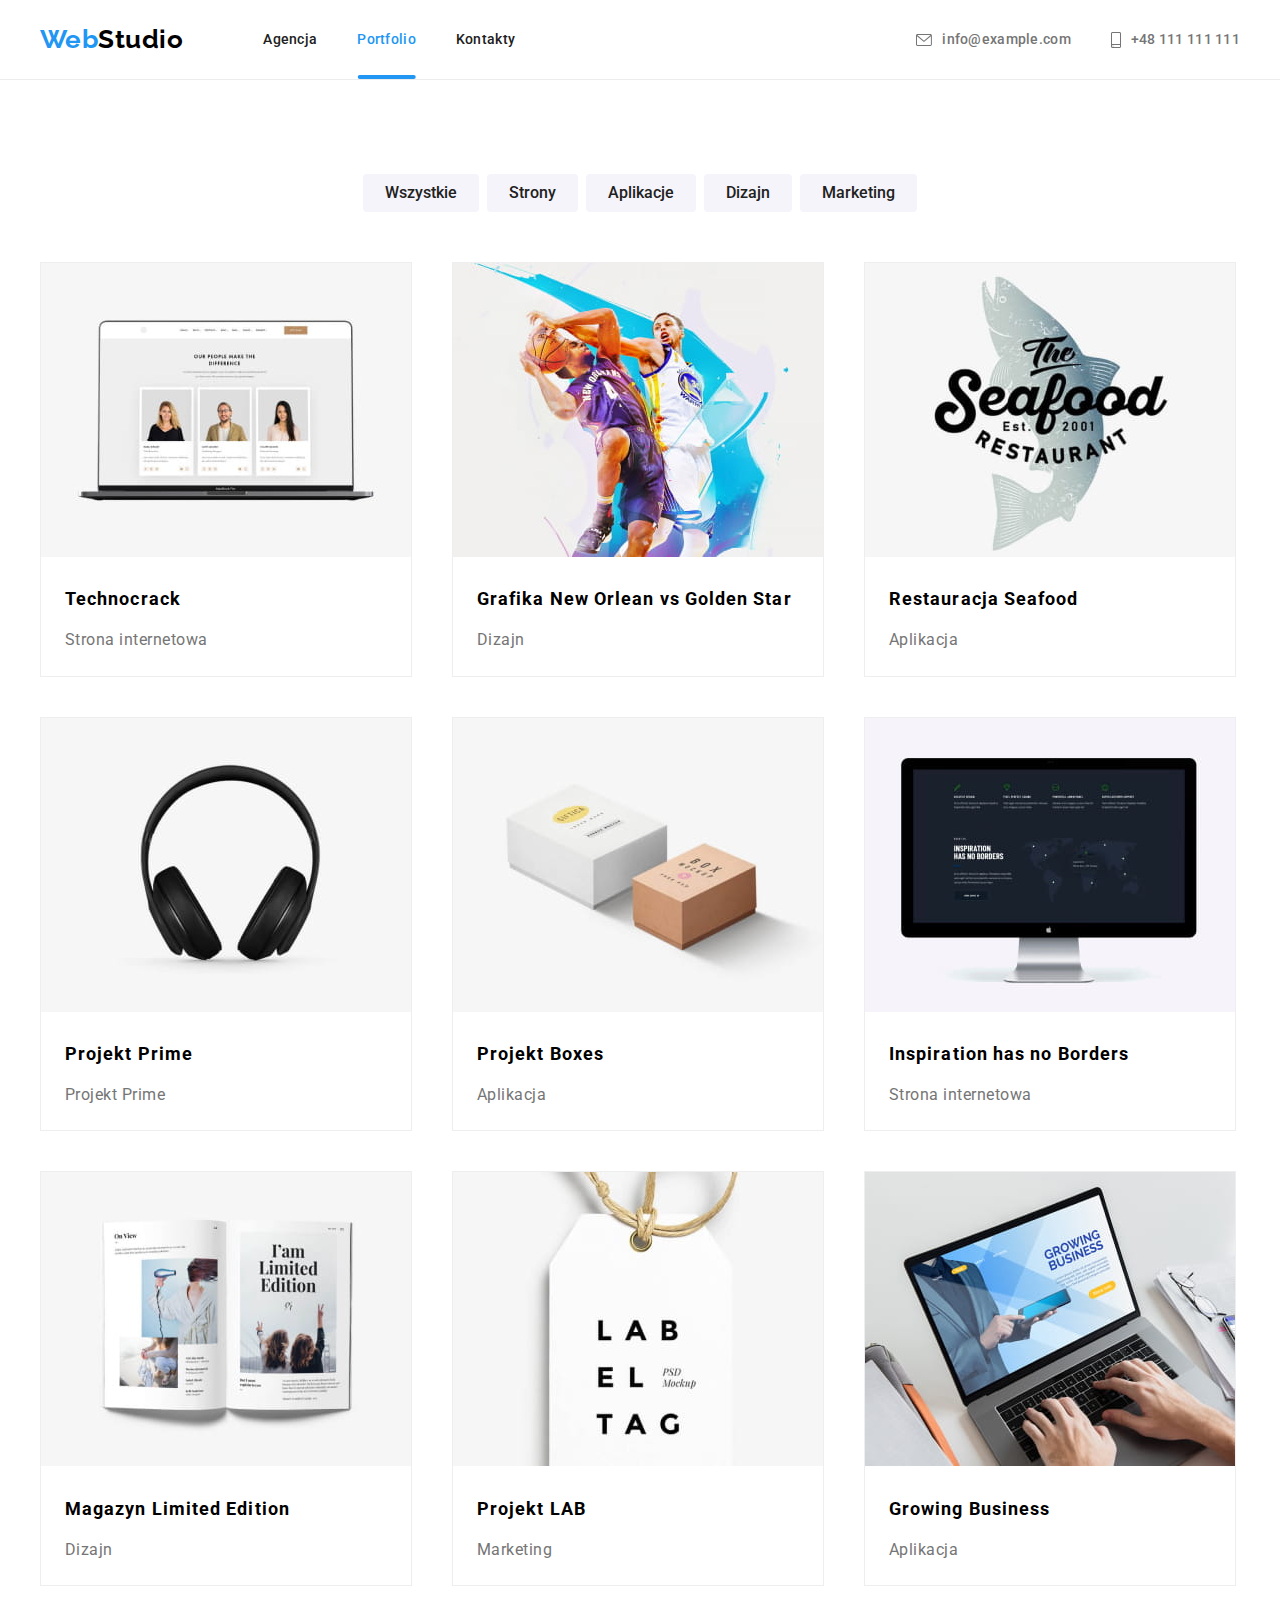
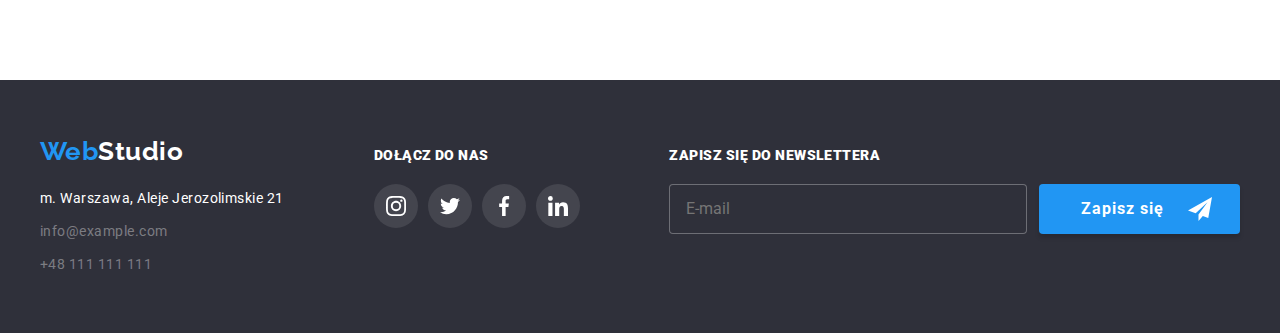
==== portfolio.html @ 95a1a99d "Minor class changes after revision" ====
<!DOCTYPE html>
<html lang="pl">
  <head>
    <meta charset="UTF-8" />
    <meta http-equiv="X-UA-Compatible" content="IE=edge" />
    <meta name="viewport" content="width=device-width, initial-scale=1.0" />
    <meta name="description" content="Zadanie domowe studentów #2" />
    <link rel="preconnect" href="https://fonts.googleapis.com" />
    <link rel="preconnect" href="https://fonts.gstatic.com" crossorigin />
    <link
      href="https://fonts.googleapis.com/css2?family=Raleway:wght@700&family=Roboto:wght@400;500;700;900&display=swap"
      rel="stylesheet"
    />
    <link rel="stylesheet" href="./css/modern-normalize.min.css" />
    <link rel="stylesheet" href="./css/main.min.css" />
    <title>WebStudio - portfolio</title>
  </head>
  <body>
    <!-- logo, menu, contacts -->
    <header>
      <div class="container page-header">
        <nav class="page-header__nav">
          <a href="./index.html" class="logo">Web<span class="logo--dark">Studio</span></a>
          <ul class="page-header__menu">
            <li>
              <a class="page-header__link" href="./index.html">Agencja</a>
            </li>
            <li>
              <a class="page-header__link page-header__link--active" href="#">Portfolio</a>
            </li>
            <li>
              <a class="page-header__link" href="#">Kontakty</a>
            </li>
          </ul>
        </nav>
        <ul class="page-header__contacts">
          <li>
            <a class="contact" href="mailto:example@gmail.com">
              <svg class="contact__icon" width="16" height="12">
                <use href="./images/icons.svg#icon-envelope"></use>
              </svg>
              info@example.com
            </a>
          </li>
          <li>
            <a class="contact" href="tel:+48111111111">
              <svg class="contact__icon" width="10" height="16">
                <use href="./images/icons.svg#icon-smartphone"></use>
              </svg>
              +48 111 111 111
            </a>
          </li>
        </ul>
      </div>
    </header>
    <!-- achievements -->
    <main class="top-line">
      <!-- selection buttons -->
      <section class="section">
        <div class="container">
          <ul class="buttons">
            <li><button class="buttons__filter" type="button">Wszystkie</button></li>
            <li><button class="buttons__filter" type="button">Strony</button></li>
            <li><button class="buttons__filter" type="button">Aplikacje</button></li>
            <li><button class="buttons__filter" type="button">Dizajn</button></li>
            <li><button class="buttons__filter" type="button">Marketing</button></li>
          </ul>
          <!-- achievements -->
          <ul class="achievements">
            <li class="achievements__card">
              <figure class="achievements__box">
                <figcaption class="achievements__text">
                  Technocrack jest popularną platformą wykorzystywaną do rozpowszechniania
                  koronawirusa. Firmy wykorzystują tę platformę do celów szpiegowskich i ataków na
                  niezabezpieczone serwery konkurencji
                </figcaption>
              </figure>
              <img
                src="./images/project_01.jpg"
                alt="Technocrack - website"
                width="370"
                height="294"
              />
              <h3 class="achievements__title">Technocrack</h3>
              <p class="achievements__subtitle">Strona internetowa</p>
            </li>
            <li class="achievements__card">
              <figure class="achievements__box">
                <figcaption class="achievements__overlay achievements__text">
                  Technocrack jest popularną platformą wykorzystywaną do rozpowszechniania
                  koronawirusa. Firmy wykorzystują tę platformę do celów szpiegowskich i ataków na
                  niezabezpieczone serwery konkurencji
                </figcaption>
              </figure>
              <img
                src="./images/project_02.jpg"
                alt="New Orlean vs Golden Star - design"
                width="370"
                height="294"
              />
              <h3 class="achievements__title">Grafika New Orlean vs Golden Star</h3>
              <p class="achievements__subtitle">Dizajn</p>
            </li>
            <li class="achievements__card">
              <figure class="achievements__box">
                <figcaption class="achievements__overlay achievements__text">
                  Technocrack jest popularną platformą wykorzystywaną do rozpowszechniania
                  koronawirusa. Firmy wykorzystują tę platformę do celów szpiegowskich i ataków na
                  niezabezpieczone serwery konkurencji
                </figcaption>
              </figure>
              <img
                src="./images/project_03.jpg"
                alt="Seafood Restaurant - application"
                width="370"
                height="294"
              />
              <h3 class="achievements__title">Restauracja Seafood</h3>
              <p class="achievements__subtitle">Aplikacja</p>
            </li>
            <li class="achievements__card">
              <figure class="achievements__box">
                <figcaption class="achievements__overlay achievements__text">
                  Technocrack jest popularną platformą wykorzystywaną do rozpowszechniania
                  koronawirusa. Firmy wykorzystują tę platformę do celów szpiegowskich i ataków na
                  niezabezpieczone serwery konkurencji
                </figcaption>
              </figure>
              <img src="./images/project_04.jpg" alt="Project Prime" width="370" height="294" />
              <h3 class="achievements__title">Projekt Prime</h3>
              <p class="achievements__subtitle">Projekt Prime</p>
            </li>
            <li class="achievements__card">
              <figure class="achievements__box">
                <figcaption class="achievements__overlay achievements__text">
                  Technocrack jest popularną platformą wykorzystywaną do rozpowszechniania
                  koronawirusa. Firmy wykorzystują tę platformę do celów szpiegowskich i ataków na
                  niezabezpieczone serwery konkurencji
                </figcaption>
              </figure>
              <img
                src="./images/project_05.jpg"
                alt="Project Boxes - application"
                width="370"
                height="294"
              />
              <h3 class="achievements__title">Projekt Boxes</h3>
              <p class="achievements__subtitle">Aplikacja</p>
            </li>
            <li class="achievements__card">
              <figure class="achievements__box">
                <figcaption class="achievements__overlay achievements__text">
                  Technocrack jest popularną platformą wykorzystywaną do rozpowszechniania
                  koronawirusa. Firmy wykorzystują tę platformę do celów szpiegowskich i ataków na
                  niezabezpieczone serwery konkurencji
                </figcaption>
              </figure>
              <img
                src="./images/project_06.jpg"
                alt="Inspiration has no Borders - website"
                width="370"
                height="294"
              />
              <h3 class="achievements__title">Inspiration has no Borders</h3>
              <p class="achievements__subtitle">Strona internetowa</p>
            </li>
            <li class="achievements__card">
              <figure class="achievements__box">
                <figcaption class="achievements__overlay achievements__text">
                  Technocrack jest popularną platformą wykorzystywaną do rozpowszechniania
                  koronawirusa. Firmy wykorzystują tę platformę do celów szpiegowskich i ataków na
                  niezabezpieczone serwery konkurencji
                </figcaption>
              </figure>
              <img
                src="./images/project_07.jpg"
                alt="Limited Edition Magazine - design"
                width="370"
                height="294"
              />
              <h3 class="achievements__title">Magazyn Limited Edition</h3>
              <p class="achievements__subtitle">Dizajn</p>
            </li>
            <li class="achievements__card">
              <figure class="achievements__box">
                <figcaption class="achievements__overlay achievements__text">
                  Technocrack jest popularną platformą wykorzystywaną do rozpowszechniania
                  koronawirusa. Firmy wykorzystują tę platformę do celów szpiegowskich i ataków na
                  niezabezpieczone serwery konkurencji
                </figcaption>
              </figure>
              <img
                src="./images/project_08.jpg"
                alt="Project LAB - marketing"
                width="370"
                height="294"
              />
              <h3 class="achievements__title">Projekt LAB</h3>
              <p class="achievements__subtitle">Marketing</p>
            </li>
            <li class="achievements__card">
              <figure class="achievements__box">
                <figcaption class="achievements__overlay achievements__text">
                  Technocrack jest popularną platformą wykorzystywaną do rozpowszechniania
                  koronawirusa. Firmy wykorzystują tę platformę do celów szpiegowskich i ataków na
                  niezabezpieczone serwery konkurencji
                </figcaption>
              </figure>
              <img
                src="./images/project_09.jpg"
                alt="Growing Business - application"
                width="370"
                height="294"
              />
              <h3 class="achievements__title">Growing Business</h3>
              <p class="achievements__subtitle">Aplikacja</p>
            </li>
          </ul>
        </div>
      </section>
    </main>
    <!-- footer -->
    <footer class="page-footer">
      <div class="container container__page-footer">
        <div>
          <a href="./index.html" class="logo">Web<span class="logo--light">Studio</span></a>
          <address>
            <ul class="addr">
              <li class="addr__line">m. Warszawa, Aleje Jerozolimskie 21</li>
              <li class="addr__line">
                <a href="mailto:example@gmail.com"
                  ><span style="color: #ffffff60">info@example.com</span></a
                >
              </li>
              <li class="addr__line">
                <a href="tel:+48111111111"><span style="color: #ffffff60">+48 111 111 111</span></a>
              </li>
            </ul>
          </address>
        </div>
        <div>
          <h3 class="page-footer__title">Dołącz do nas</h3>
          <ul class="footer-social">
            <li>
              <svg class="footer-social__icon" width="44" height="44" viewBox="0 0 20 32">
                <use href="./images/icons.svg#icon-instagram" />
              </svg>
            </li>
            <li>
              <svg class="footer-social__icon" width="44" height="44" viewBox="0 0 20 32">
                <use href="./images/icons.svg#icon-twitter" />
              </svg>
            </li>
            <li>
              <svg class="footer-social__icon" width="44" height="44" viewBox="0 0 20 32">
                <use href="./images/icons.svg#icon-facebook" />
              </svg>
            </li>
            <li>
              <svg class="footer-social__icon" width="44" height="44" viewBox="0 0 20 32">
                <use href="./images/icons.svg#icon-linkedin" />
              </svg>
            </li>
          </ul>
        </div>
        <div>
          <h3 class="page-footer__title">Zapisz się do newslettera</h3>
          <form name="newsletter" autocomplete="off" class="footer-nsltr" novalidate>
            <label>
              <input type="email" class="footer-nsltr__email" placeholder="E-mail" />
            </label>
            <button type="submit" class="footer-nsltr__btn">
              Zapisz się
              <svg class="footer-nsltr__icon" width="24" height="24">
                <use href="./images/icons.svg#icon-send" />
              </svg>
            </button>
          </form>
        </div>
      </div>
    </footer>
    <script defer src="js/mobile-menu.js"></script>
  </body>
</html>
---- css/main.min.css ----
*{margin:0}body{font-family:"Roboto",sans-serif;background-color:#fff;letter-spacing:.03em}ul{list-style:none;-webkit-padding-start:0px;padding-inline-start:0px}a{text-decoration:none;color:#2196f3}p{color:#757575}input{border:none;outline:none}.container{max-width:1200px;width:100%;margin:0 auto}.section{padding:94px 0}.section__text{font-family:"Roboto",sans-serif;font-size:36px;font-weight:700;line-height:1.2;text-align:center}.page-header{display:-webkit-box;display:-ms-flexbox;display:flex;-webkit-box-align:center;-ms-flex-align:center;align-items:center;-webkit-box-pack:justify;-ms-flex-pack:justify;justify-content:space-between;padding:24px 0}.page-header__menu{display:-webkit-box;display:-ms-flexbox;display:flex;gap:40px}.page-header__nav{display:-webkit-box;display:-ms-flexbox;display:flex;-webkit-box-align:center;-ms-flex-align:center;align-items:center;background-color:#fff}.logo{font-family:"Raleway",sans-serif,sans-serif;padding-right:80px;font-size:26px;font-weight:700;line-height:1.2}.logo--light{color:#fff}.logo--dark{color:#000}.page-header__link,.page-header__link--active{position:relative;padding-bottom:32px;color:#212121;-webkit-transition:250ms cubic-bezier(0.4, 0, 0.2, 1);transition:250ms cubic-bezier(0.4, 0, 0.2, 1)}.page-header__link--active{color:#2196f3}.page-header__link::after,.page-header__link--active::after{content:"";position:absolute;width:0;height:4px;left:50%;bottom:0;background-color:#2196f3;border-radius:2px;-webkit-transform:translate(-50%, 0);transform:translate(-50%, 0);-webkit-transition:250ms cubic-bezier(0.4, 0, 0.2, 1);transition:250ms cubic-bezier(0.4, 0, 0.2, 1)}.page-header__link:hover,.page-header__link--active:hover,.page-header__link:focus,.page-header__link--active:focus{color:#2196f3;fill:currentColor}.page-header__link:hover::after,.page-header__link--active:hover::after,.page-header__link:focus::after,.page-header__link--active:focus::after,.page-header__link:focus::after{width:100%}.page-header__link--active::after{width:100%;-webkit-transition-property:none;transition-property:none}.page-header__contacts{display:-webkit-box;display:-ms-flexbox;display:flex;gap:40px}.contact{display:-webkit-box;display:-ms-flexbox;display:flex;-webkit-box-align:center;-ms-flex-align:center;align-items:center;color:#757575;fill:currentColor;-webkit-transition:250ms cubic-bezier(0.4, 0, 0.2, 1);transition:250ms cubic-bezier(0.4, 0, 0.2, 1)}.contact:hover{color:#2196f3;fill:currentColor}.contact__icon{margin-right:10px}.page-header__menu,.page-header__contacts{font-size:14px;font-weight:500;line-height:1.2;letter-spacing:.02em}.slogan{padding:200px 0;text-align:center;background-image:-webkit-gradient(linear, left top, left bottom, from(rgba(47, 48, 58, 0.4)), to(rgba(47, 48, 58, 0.4))),url("../images/team.jpg");background-image:linear-gradient(rgba(47, 48, 58, 0.4), rgba(47, 48, 58, 0.4)),url("../images/team.jpg");background-repeat:no-repeat;background-position:50% 50%;background-color:#2f303a}.slogan__text{font-size:44px;font-weight:900;line-height:1.36;letter-spacing:.06em;color:#fff;text-transform:uppercase}.slogan__btn,.footer-nsltr__btn,.form__btn{cursor:pointer;color:#fff;background-color:#2196f3;font-weight:700;line-height:1.9;letter-spacing:.06em;border:none;-webkit-box-shadow:0px 4px 4px rgba(0,0,0,.15);box-shadow:0px 4px 4px rgba(0,0,0,.15);border-radius:4px}.slogan__btn{padding:10px 41px;margin-top:30px}.infos{padding-bottom:0}.infos__list{display:-webkit-box;display:-ms-flexbox;display:flex;gap:30px}.infos__rect{display:-webkit-inline-box;display:-ms-inline-flexbox;display:inline-flex;-webkit-box-align:center;-ms-flex-align:center;align-items:center;-webkit-box-pack:center;-ms-flex-pack:center;justify-content:center;width:270px;height:120px;background-color:#f5f4fa;border-radius:4px;margin-bottom:30px}.infos__icon{width:70px;height:70px}.infos__title{font-family:"Roboto",sans-serif;font-size:14px;font-weight:700;line-height:1.1;text-transform:uppercase}.infos__text{font-size:14px;line-height:1.7;padding-top:10px}.activities,.customers{display:-webkit-box;display:-ms-flexbox;display:flex;-webkit-box-pack:justify;-ms-flex-pack:justify;justify-content:space-between;padding-top:50px}.activities__img{position:relative;display:-webkit-inline-box;display:-ms-inline-flexbox;display:inline-flex}.activities__title{position:absolute;left:0;right:0;bottom:0;background-color:rgba(47,48,58,.8);padding:27px 82px}.activities__text{font-family:"Roboto",sans-serif;font-size:14px;font-weight:700;line-height:1.1;color:#fff;text-align:center;text-transform:uppercase}.team{background-color:#f5f4fa}.team__list{display:-webkit-box;display:-ms-flexbox;display:flex;-webkit-box-pack:justify;-ms-flex-pack:justify;justify-content:space-between;line-height:1.2;text-align:center;padding-top:50px}.team__card{height:428px;background-color:#fff;-webkit-box-shadow:0px 1px 3px rgba(0,0,0,.12),0px 1px 1px rgba(0,0,0,.14),0px 2px 1px rgba(0,0,0,.2);box-shadow:0px 1px 3px rgba(0,0,0,.12),0px 1px 1px rgba(0,0,0,.14),0px 2px 1px rgba(0,0,0,.2);border-radius:0px 0px 4px 4px}.team__title{font-weight:500;line-height:1.2;padding-top:30px;text-transform:none}.team__text{padding-top:10px}.team-links{display:-webkit-box;display:-ms-flexbox;display:flex;-webkit-box-align:center;-ms-flex-align:center;align-items:center;-webkit-box-pack:justify;-ms-flex-pack:justify;justify-content:space-between;padding:16px 32px 30px 32px}.team-links__icon{cursor:pointer;fill:#afb1b8;padding:6px;border-radius:50%;-webkit-transition:250ms cubic-bezier(0.4, 0, 0.2, 1);transition:250ms cubic-bezier(0.4, 0, 0.2, 1)}.team-links__icon:hover{fill:#fff;background-color:#2196f3}.customers__rect{cursor:pointer;display:-webkit-box;display:-ms-flexbox;display:flex;-webkit-box-align:center;-ms-flex-align:center;align-items:center;width:170px;height:92px;border:1px solid #afb1b8;border-radius:4px;background:#fff;-webkit-transition:250ms cubic-bezier(0.4, 0, 0.2, 1);transition:250ms cubic-bezier(0.4, 0, 0.2, 1)}.customers__rect:hover,.customers__rect:focus{border-color:#2196f3}.customers__icon{padding-top:2px;fill:#afb1b8;-webkit-transition:250ms cubic-bezier(0.4, 0, 0.2, 1);transition:250ms cubic-bezier(0.4, 0, 0.2, 1)}.customers__icon:hover,.customers__icon:focus{fill:#2196f3}.page-footer{padding:56px 0;background-color:#2f303a}.page-footer__title{font-size:14px;font-weight:900;line-height:1.1;text-transform:uppercase;color:#fff;padding-top:12px}.container__page-footer{display:-webkit-box;display:-ms-flexbox;display:flex;-webkit-box-pack:justify;-ms-flex-pack:justify;justify-content:space-between}.addr{font-size:14px;line-height:1.7;font-style:normal;padding-top:11px;color:#fff}.addr__line{padding-top:9px}.footer-social{display:-webkit-box;display:-ms-flexbox;display:flex;-webkit-box-align:center;-ms-flex-align:center;align-items:center;-webkit-box-pack:justify;-ms-flex-pack:justify;justify-content:space-between;padding-top:20px;gap:10px}.footer-social__icon{cursor:pointer;fill:#fff;background-color:rgba(255,255,255,.1);padding:6px;border-radius:50%;-webkit-transition:250ms cubic-bezier(0.4, 0, 0.2, 1);transition:250ms cubic-bezier(0.4, 0, 0.2, 1)}.footer-social__icon:hover{fill:#fff;background-color:#2196f3}.footer-nsltr{display:-webkit-inline-box;display:-ms-inline-flexbox;display:inline-flex;-webkit-box-align:center;-ms-flex-align:center;align-items:center;-webkit-box-pack:justify;-ms-flex-pack:justify;justify-content:space-between;padding-top:20px;gap:12px}.footer-nsltr__icon{margin-left:24px}.footer-nsltr__email{line-height:1.3;color:rgba(255,255,255,.6);width:358px;height:50px;padding-left:16px;background-color:#2f303a;border:1px solid rgba(255,255,255,.3);border-radius:4px}.footer-nsltr__email:focus{outline:none;border-color:rgba(255,255,255,.3)}.footer-nsltr__btn{display:-webkit-inline-box;display:-ms-inline-flexbox;display:inline-flex;-ms-flex-negative:0;flex-shrink:0;-webkit-box-align:center;-ms-flex-align:center;align-items:center;-webkit-box-pack:justify;-ms-flex-pack:justify;justify-content:space-between;padding:10px 28px 10px 42px;fill:#fff}.backdrop{position:fixed;left:0;top:0;width:100%;height:100%;background-color:rgba(0,0,0,.2)}.modal{position:absolute;display:-webkit-box;display:-ms-flexbox;display:flex;top:50%;left:50%;width:528px;min-height:581px;background-color:#fff;-webkit-box-shadow:0px 1px 3px rgba(0,0,0,.12),0px 1px 1px rgba(0,0,0,.14),0px 2px 1px rgba(0,0,0,.2);box-shadow:0px 1px 3px rgba(0,0,0,.12),0px 1px 1px rgba(0,0,0,.14),0px 2px 1px rgba(0,0,0,.2);border-radius:4px;-webkit-transform:translate(-50%, -50%);transform:translate(-50%, -50%)}.modal__btn{position:absolute;cursor:pointer;top:8px;right:8px;width:30px;height:30px;padding-top:2px;border:1px solid rgba(0,0,0,.1);border-radius:50%;background-color:#fff;fill:#000;-webkit-transition:var(--hover-transition);transition:var(--hover-transition)}.modal__btn:hover,.modal__btn:focus{border-color:rgba(33,150,243,.5);fill:250ms cubic-bezier(0.4, 0, 0.2, 1)}.is-hidden{opacity:0;visibility:hidden;pointer-events:none}.form{width:448px;margin:2px 40px;padding:32px 0;text-align:center}.form__title{font-size:20px;font-weight:700;letter-spacing:1.8;text-align:center;padding-bottom:12px;color:#000}.form__label{display:-webkit-box;display:-ms-flexbox;display:flex;-webkit-box-orient:vertical;-webkit-box-direction:normal;-ms-flex-direction:column;flex-direction:column;font-size:12px;line-height:1.2;letter-spacing:.01em;text-align:left;color:#757575;outline:none}.form__box{display:-webkit-inline-box;display:-ms-inline-flexbox;display:inline-flex;-webkit-box-align:center;-ms-flex-align:center;align-items:center;padding:11px 15px;margin:4px 0 10px;border:1px solid rgba(33,33,33,.2);border-radius:4px}.form__box,.form__input{width:448px}.form__box:hover,.form__box:focus-within,.form__comment:hover,.form__comment:focus,.form__input:focus-within{border-color:#2196f3;fill:#2196f3;-webkit-transition:250ms cubic-bezier(0.4, 0, 0.2, 1);transition:250ms cubic-bezier(0.4, 0, 0.2, 1)}.form__icon{margin-right:15px}.form__comment{resize:none;margin:5px 0;padding:12px 15px;border:1px solid rgba(33,33,33,.2);border-radius:4px}.form__comment::-webkit-input-placeholder{color:#757575;opacity:.5}.form__comment::-moz-placeholder{color:#757575;opacity:.5}.form__comment:-ms-input-placeholder{color:#757575;opacity:.5}.form__comment::-ms-input-placeholder{color:#757575;opacity:.5}.form__comment::placeholder{color:#757575;opacity:.5}.form-checkbox{display:-webkit-inline-box;display:-ms-inline-flexbox;display:inline-flex;-webkit-box-align:center;-ms-flex-align:center;align-items:center;-webkit-column-gap:.4rem;-moz-column-gap:.4rem;column-gap:.4rem;margin-top:15px}.form-checkbox__container{position:relative;display:-webkit-inline-box;display:-ms-inline-flexbox;display:inline-flex;-webkit-box-flex:0;-ms-flex:0 0 auto;flex:0 0 auto;width:16px;height:16px;border-radius:2px;-webkit-transition:-webkit-box-shadow .15s ease-in;transition:-webkit-box-shadow .15s ease-in;transition:box-shadow .15s ease-in;transition:box-shadow .15s ease-in, -webkit-box-shadow .15s ease-in}.form-checkbox__input{position:absolute;width:100%;height:100%;clip:rect(1px 1px 1px 1px)}.form-checkbox__checkbox{display:block;width:100%;background-color:#fff;border:1px solid #757575;border-radius:2px;cursor:pointer}.form-checkbox__checkbox::after{content:"";position:absolute;display:block;left:4px;top:3px;width:55%;height:40%;-webkit-transform:rotate(-52deg);transform:rotate(-52deg);border-width:0 0 2px 2px;border-style:solid;border-color:rgba(0,0,0,0)}.form-checkbox__checkbox:hover{-webkit-box-shadow:0 0 3px #757575;box-shadow:0 0 3px #757575;border-color:#2196f3}.form-checkbox__input:checked+.form-checkbox__checkbox{border-color:#2196f3;background-color:#2196f3}.form-checkbox__input:checked+.form-checkbox__checkbox::after{border-color:#fff}.form__agree{font-size:14px;line-height:1.7;margin-top:3px;color:#757575}.form_link{text-decoration:underline}.form__btn{width:200px;text-align:center;padding:10px 41px;margin-top:30px}.form__btn:active{-webkit-transform:translateY(4px) scale(0.98);transform:translateY(4px) scale(0.98);-webkit-box-shadow:0px 2px 2px rgba(0,0,0,.15);box-shadow:0px 2px 2px rgba(0,0,0,.15);-webkit-transition:100ms cubic-bezier(0.4, 0, 0.2, 1);transition:100ms cubic-bezier(0.4, 0, 0.2, 1)}.top-line{border-top:1px solid #ececec}.buttons{display:-webkit-box;display:-ms-flexbox;display:flex;-webkit-box-pack:center;-ms-flex-pack:center;justify-content:center;gap:8px;padding-bottom:50px}.buttons__filter{cursor:pointer;color:#212121;background-color:#f5f4fa;font-weight:500;line-height:1.6;padding:6px 22px;border:none;border-radius:4px;-webkit-transition:250ms cubic-bezier(0.4, 0, 0.2, 1);transition:250ms cubic-bezier(0.4, 0, 0.2, 1)}.buttons__filter:hover,.buttons__filter:focus{color:#fff;background-color:#2196f3;-webkit-box-shadow:0px 3px 1px rgba(0,0,0,.1),0px 1px 2px rgba(0,0,0,.08),0px 2px 2px rgba(0,0,0,.12);box-shadow:0px 3px 1px rgba(0,0,0,.1),0px 1px 2px rgba(0,0,0,.08),0px 2px 2px rgba(0,0,0,.12)}.achievements{display:-webkit-box;display:-ms-flexbox;display:flex;-ms-flex-wrap:wrap;flex-wrap:wrap;gap:40px}.achievements__card{position:relative;cursor:pointer;border:1px solid #eee;-webkit-transition:250ms cubic-bezier(0.4, 0, 0.2, 1);transition:250ms cubic-bezier(0.4, 0, 0.2, 1)}.achievements__card:hover,.achievements__card:focus{-webkit-box-shadow:0px 1px 1px rgba(0,0,0,.12),0px 4px 4px rgba(0,0,0,.06),1px 4px 6px rgba(0,0,0,.16);box-shadow:0px 1px 1px rgba(0,0,0,.12),0px 4px 4px rgba(0,0,0,.06),1px 4px 6px rgba(0,0,0,.16)}.achievements__title{font-size:18px;font-weight:700;line-height:2;letter-spacing:.06em;padding:20px 24px 4px}.achievements__subtitle{line-height:1.9;padding:4px 24px 20px}.achievements__box{position:absolute;width:370px;height:294px;overflow:hidden}.achievements__text{position:absolute;top:0;left:0;width:100%;height:100%;font-size:18px;line-height:1.6;color:#fff;padding:49px 45px 49px 24px;background-color:rgba(33,150,243,.9);-webkit-transform:translateY(100%);transform:translateY(100%);-webkit-transition:250ms cubic-bezier(0.4, 0, 0.2, 1);transition:250ms cubic-bezier(0.4, 0, 0.2, 1)}.achievements__card:hover .achievements__text{-webkit-transform:translateY(0);transform:translateY(0)}/*# sourceMappingURL=main.min.css.map */
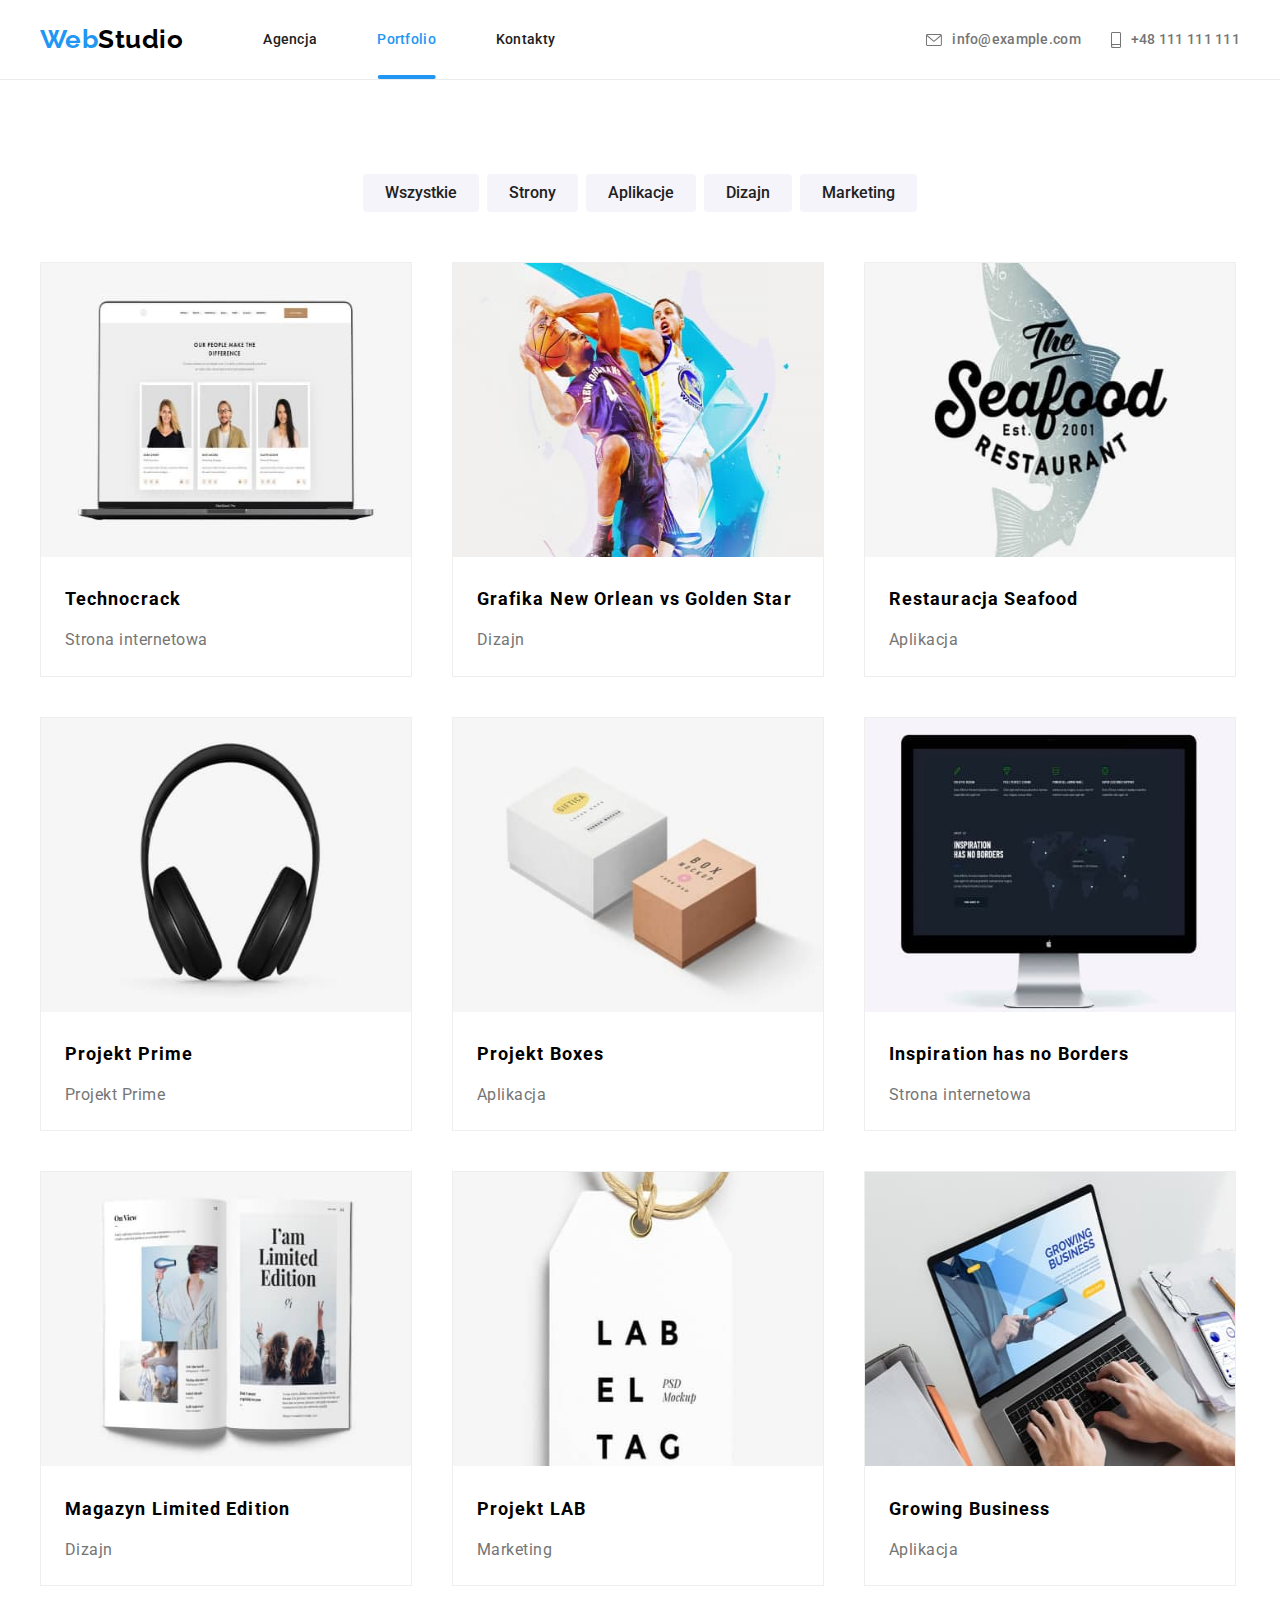
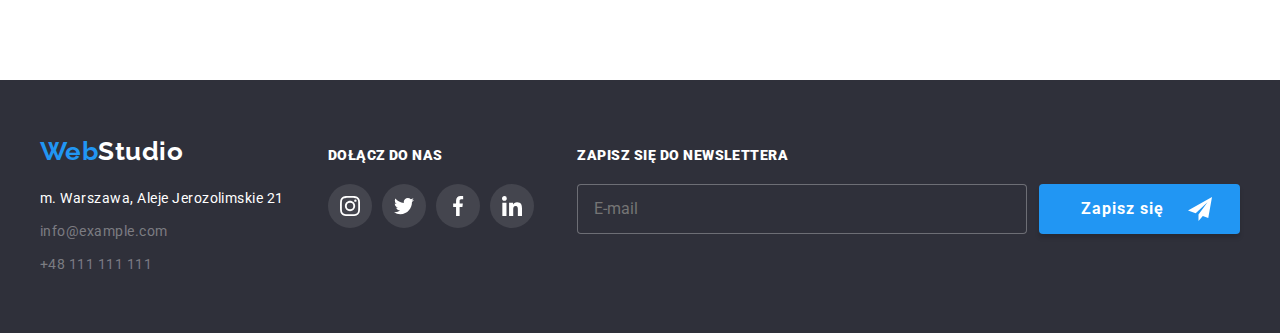
==== commit 05c390e0: "html modifications & settings" ====
--- a/portfolio.html
+++ b/portfolio.html
@@ -1,284 +1,252 @@
 <!DOCTYPE html>
 <html lang="pl">
-  <head>
-    <meta charset="UTF-8" />
-    <meta http-equiv="X-UA-Compatible" content="IE=edge" />
-    <meta name="viewport" content="width=device-width, initial-scale=1.0" />
-    <meta name="description" content="Zadanie domowe studentów #2" />
-    <link rel="preconnect" href="https://fonts.googleapis.com" />
-    <link rel="preconnect" href="https://fonts.gstatic.com" crossorigin />
-    <link
-      href="https://fonts.googleapis.com/css2?family=Raleway:wght@700&family=Roboto:wght@400;500;700;900&display=swap"
-      rel="stylesheet"
-    />
-    <link rel="stylesheet" href="./css/modern-normalize.min.css" />
-    <link rel="stylesheet" href="./css/main.min.css" />
-    <title>WebStudio - portfolio</title>
-  </head>
-  <body>
-    <!-- logo, menu, contacts -->
-    <header>
-      <div class="container page-header">
-        <nav class="page-header__nav">
-          <a href="./index.html" class="logo">Web<span class="logo--dark">Studio</span></a>
-          <ul class="page-header__menu">
-            <li>
-              <a class="page-header__link" href="./index.html">Agencja</a>
+
+<head>
+  <meta charset="UTF-8" />
+  <meta http-equiv="X-UA-Compatible" content="IE=edge" />
+  <meta name="viewport" content="width=device-width, initial-scale=1.0" />
+  <meta name="description" content="Zadanie domowe studentów #2" />
+  <link rel="preconnect" href="https://fonts.googleapis.com" />
+  <link rel="preconnect" href="https://fonts.gstatic.com" crossorigin />
+  <link href="https://fonts.googleapis.com/css2?family=Raleway:wght@700&family=Roboto:wght@400;500;700;900&display=swap"
+    rel="stylesheet" />
+  <link rel="stylesheet" href="./css/modern-normalize.min.css" />
+  <link rel="stylesheet" href="./css/main.min.css" />
+  <title>WebStudio - portfolio</title>
+</head>
+
+<body>
+  <!-- logo, menu, contacts -->
+  <header>
+    <div class="container page-header">
+      <nav class="page-header__nav">
+        <a href="./index.html" class="logo">Web<span class="logo--dark">Studio</span></a>
+        <ul class="page-header__menu">
+          <li>
+            <a class="page-header__link" href="./index.html">Agencja</a>
+          </li>
+          <li>
+            <a class="page-header__link page-header__link--active" href="#">Portfolio</a>
+          </li>
+          <li>
+            <a class="page-header__link" href="#">Kontakty</a>
+          </li>
+        </ul>
+      </nav>
+      <ul class="page-header__contacts">
+        <li>
+          <a class="contact" href="mailto:example@gmail.com">
+            <svg class="contact__icon" width="16" height="12">
+              <use href="./images/icons.svg#icon-envelope"></use>
+            </svg>
+            info@example.com
+          </a>
+        </li>
+        <li>
+          <a class="contact" href="tel:+48111111111">
+            <svg class="contact__icon" width="10" height="16">
+              <use href="./images/icons.svg#icon-smartphone"></use>
+            </svg>
+            +48 111 111 111
+          </a>
+        </li>
+      </ul>
+      <ul class="page-header__box">
+        <li>
+          <button class="page-header__menu-toggle js-open-menu">
+            <svg class="page-header__icon-burger" width="24" height="16">
+              <use href="./images/icons.svg#icon-menubars"></use>
+            </svg>
+          </button>
+        </li>
+      </ul>
+    </div>
+  </header>
+  <!-- achievements -->
+  <main class="top-line">
+    <!-- selection buttons -->
+    <section class="section">
+      <div class="container">
+        <ul class="buttons">
+          <li><button class="buttons__filter" type="button">Wszystkie</button></li>
+          <li><button class="buttons__filter" type="button">Strony</button></li>
+          <li><button class="buttons__filter" type="button">Aplikacje</button></li>
+          <li><button class="buttons__filter" type="button">Dizajn</button></li>
+          <li><button class="buttons__filter" type="button">Marketing</button></li>
+        </ul>
+        <!-- achievements -->
+        <ul class="achievements">
+          <li class="achievements__card">
+            <figure class="achievements__box">
+              <figcaption class="achievements__text">
+                Technocrack jest popularną platformą wykorzystywaną do rozpowszechniania
+                koronawirusa. Firmy wykorzystują tę platformę do celów szpiegowskich i ataków na
+                niezabezpieczone serwery konkurencji
+              </figcaption>
+            </figure>
+            <img src="./images/project_01.jpg" alt="Technocrack - website" width="370" height="294" />
+            <h3 class="achievements__title">Technocrack</h3>
+            <p class="achievements__subtitle">Strona internetowa</p>
+          </li>
+          <li class="achievements__card">
+            <figure class="achievements__box">
+              <figcaption class="achievements__overlay achievements__text">
+                Technocrack jest popularną platformą wykorzystywaną do rozpowszechniania
+                koronawirusa. Firmy wykorzystują tę platformę do celów szpiegowskich i ataków na
+                niezabezpieczone serwery konkurencji
+              </figcaption>
+            </figure>
+            <img src="./images/project_02.jpg" alt="New Orlean vs Golden Star - design" width="370" height="294" />
+            <h3 class="achievements__title">Grafika New Orlean vs Golden Star</h3>
+            <p class="achievements__subtitle">Dizajn</p>
+          </li>
+          <li class="achievements__card">
+            <figure class="achievements__box">
+              <figcaption class="achievements__overlay achievements__text">
+                Technocrack jest popularną platformą wykorzystywaną do rozpowszechniania
+                koronawirusa. Firmy wykorzystują tę platformę do celów szpiegowskich i ataków na
+                niezabezpieczone serwery konkurencji
+              </figcaption>
+            </figure>
+            <img src="./images/project_03.jpg" alt="Seafood Restaurant - application" width="370" height="294" />
+            <h3 class="achievements__title">Restauracja Seafood</h3>
+            <p class="achievements__subtitle">Aplikacja</p>
+          </li>
+          <li class="achievements__card">
+            <figure class="achievements__box">
+              <figcaption class="achievements__overlay achievements__text">
+                Technocrack jest popularną platformą wykorzystywaną do rozpowszechniania
+                koronawirusa. Firmy wykorzystują tę platformę do celów szpiegowskich i ataków na
+                niezabezpieczone serwery konkurencji
+              </figcaption>
+            </figure>
+            <img src="./images/project_04.jpg" alt="Project Prime" width="370" height="294" />
+            <h3 class="achievements__title">Projekt Prime</h3>
+            <p class="achievements__subtitle">Projekt Prime</p>
+          </li>
+          <li class="achievements__card">
+            <figure class="achievements__box">
+              <figcaption class="achievements__overlay achievements__text">
+                Technocrack jest popularną platformą wykorzystywaną do rozpowszechniania
+                koronawirusa. Firmy wykorzystują tę platformę do celów szpiegowskich i ataków na
+                niezabezpieczone serwery konkurencji
+              </figcaption>
+            </figure>
+            <img src="./images/project_05.jpg" alt="Project Boxes - application" width="370" height="294" />
+            <h3 class="achievements__title">Projekt Boxes</h3>
+            <p class="achievements__subtitle">Aplikacja</p>
+          </li>
+          <li class="achievements__card">
+            <figure class="achievements__box">
+              <figcaption class="achievements__overlay achievements__text">
+                Technocrack jest popularną platformą wykorzystywaną do rozpowszechniania
+                koronawirusa. Firmy wykorzystują tę platformę do celów szpiegowskich i ataków na
+                niezabezpieczone serwery konkurencji
+              </figcaption>
+            </figure>
+            <img src="./images/project_06.jpg" alt="Inspiration has no Borders - website" width="370" height="294" />
+            <h3 class="achievements__title">Inspiration has no Borders</h3>
+            <p class="achievements__subtitle">Strona internetowa</p>
+          </li>
+          <li class="achievements__card">
+            <figure class="achievements__box">
+              <figcaption class="achievements__overlay achievements__text">
+                Technocrack jest popularną platformą wykorzystywaną do rozpowszechniania
+                koronawirusa. Firmy wykorzystują tę platformę do celów szpiegowskich i ataków na
+                niezabezpieczone serwery konkurencji
+              </figcaption>
+            </figure>
+            <img src="./images/project_07.jpg" alt="Limited Edition Magazine - design" width="370" height="294" />
+            <h3 class="achievements__title">Magazyn Limited Edition</h3>
+            <p class="achievements__subtitle">Dizajn</p>
+          </li>
+          <li class="achievements__card">
+            <figure class="achievements__box">
+              <figcaption class="achievements__overlay achievements__text">
+                Technocrack jest popularną platformą wykorzystywaną do rozpowszechniania
+                koronawirusa. Firmy wykorzystują tę platformę do celów szpiegowskich i ataków na
+                niezabezpieczone serwery konkurencji
+              </figcaption>
+            </figure>
+            <img src="./images/project_08.jpg" alt="Project LAB - marketing" width="370" height="294" />
+            <h3 class="achievements__title">Projekt LAB</h3>
+            <p class="achievements__subtitle">Marketing</p>
+          </li>
+          <li class="achievements__card">
+            <figure class="achievements__box">
+              <figcaption class="achievements__overlay achievements__text">
+                Technocrack jest popularną platformą wykorzystywaną do rozpowszechniania
+                koronawirusa. Firmy wykorzystują tę platformę do celów szpiegowskich i ataków na
+                niezabezpieczone serwery konkurencji
+              </figcaption>
+            </figure>
+            <img src="./images/project_09.jpg" alt="Growing Business - application" width="370" height="294" />
+            <h3 class="achievements__title">Growing Business</h3>
+            <p class="achievements__subtitle">Aplikacja</p>
+          </li>
+        </ul>
+      </div>
+    </section>
+  </main>
+  <!-- footer -->
+  <footer class="page-footer">
+    <div class="container container__page-footer">
+      <div>
+        <a href="./index.html" class="logo">Web<span class="logo--light">Studio</span></a>
+        <address>
+          <ul class="addr">
+            <li class="addr__line">m. Warszawa, Aleje Jerozolimskie 21</li>
+            <li class="addr__line">
+              <a href="mailto:example@gmail.com"><span style="color: #ffffff60">info@example.com</span></a>
             </li>
-            <li>
-              <a class="page-header__link page-header__link--active" href="#">Portfolio</a>
-            </li>
-            <li>
-              <a class="page-header__link" href="#">Kontakty</a>
+            <li class="addr__line">
+              <a href="tel:+48111111111"><span style="color: #ffffff60">+48 111 111 111</span></a>
             </li>
           </ul>
-        </nav>
-        <ul class="page-header__contacts">
-          <li>
-            <a class="contact" href="mailto:example@gmail.com">
-              <svg class="contact__icon" width="16" height="12">
-                <use href="./images/icons.svg#icon-envelope"></use>
-              </svg>
-              info@example.com
-            </a>
-          </li>
-          <li>
-            <a class="contact" href="tel:+48111111111">
-              <svg class="contact__icon" width="10" height="16">
-                <use href="./images/icons.svg#icon-smartphone"></use>
-              </svg>
-              +48 111 111 111
-            </a>
-          </li>
-        </ul>
-      </div>
-    </header>
-    <!-- achievements -->
-    <main class="top-line">
-      <!-- selection buttons -->
-      <section class="section">
-        <div class="container">
-          <ul class="buttons">
-            <li><button class="buttons__filter" type="button">Wszystkie</button></li>
-            <li><button class="buttons__filter" type="button">Strony</button></li>
-            <li><button class="buttons__filter" type="button">Aplikacje</button></li>
-            <li><button class="buttons__filter" type="button">Dizajn</button></li>
-            <li><button class="buttons__filter" type="button">Marketing</button></li>
-          </ul>
-          <!-- achievements -->
-          <ul class="achievements">
-            <li class="achievements__card">
-              <figure class="achievements__box">
-                <figcaption class="achievements__text">
-                  Technocrack jest popularną platformą wykorzystywaną do rozpowszechniania
-                  koronawirusa. Firmy wykorzystują tę platformę do celów szpiegowskich i ataków na
-                  niezabezpieczone serwery konkurencji
-                </figcaption>
-              </figure>
-              <img
-                src="./images/project_01.jpg"
-                alt="Technocrack - website"
-                width="370"
-                height="294"
-              />
-              <h3 class="achievements__title">Technocrack</h3>
-              <p class="achievements__subtitle">Strona internetowa</p>
-            </li>
-            <li class="achievements__card">
-              <figure class="achievements__box">
-                <figcaption class="achievements__overlay achievements__text">
-                  Technocrack jest popularną platformą wykorzystywaną do rozpowszechniania
-                  koronawirusa. Firmy wykorzystują tę platformę do celów szpiegowskich i ataków na
-                  niezabezpieczone serwery konkurencji
-                </figcaption>
-              </figure>
-              <img
-                src="./images/project_02.jpg"
-                alt="New Orlean vs Golden Star - design"
-                width="370"
-                height="294"
-              />
-              <h3 class="achievements__title">Grafika New Orlean vs Golden Star</h3>
-              <p class="achievements__subtitle">Dizajn</p>
-            </li>
-            <li class="achievements__card">
-              <figure class="achievements__box">
-                <figcaption class="achievements__overlay achievements__text">
-                  Technocrack jest popularną platformą wykorzystywaną do rozpowszechniania
-                  koronawirusa. Firmy wykorzystują tę platformę do celów szpiegowskich i ataków na
-                  niezabezpieczone serwery konkurencji
-                </figcaption>
-              </figure>
-              <img
-                src="./images/project_03.jpg"
-                alt="Seafood Restaurant - application"
-                width="370"
-                height="294"
-              />
-              <h3 class="achievements__title">Restauracja Seafood</h3>
-              <p class="achievements__subtitle">Aplikacja</p>
-            </li>
-            <li class="achievements__card">
-              <figure class="achievements__box">
-                <figcaption class="achievements__overlay achievements__text">
-                  Technocrack jest popularną platformą wykorzystywaną do rozpowszechniania
-                  koronawirusa. Firmy wykorzystują tę platformę do celów szpiegowskich i ataków na
-                  niezabezpieczone serwery konkurencji
-                </figcaption>
-              </figure>
-              <img src="./images/project_04.jpg" alt="Project Prime" width="370" height="294" />
-              <h3 class="achievements__title">Projekt Prime</h3>
-              <p class="achievements__subtitle">Projekt Prime</p>
-            </li>
-            <li class="achievements__card">
-              <figure class="achievements__box">
-                <figcaption class="achievements__overlay achievements__text">
-                  Technocrack jest popularną platformą wykorzystywaną do rozpowszechniania
-                  koronawirusa. Firmy wykorzystują tę platformę do celów szpiegowskich i ataków na
-                  niezabezpieczone serwery konkurencji
-                </figcaption>
-              </figure>
-              <img
-                src="./images/project_05.jpg"
-                alt="Project Boxes - application"
-                width="370"
-                height="294"
-              />
-              <h3 class="achievements__title">Projekt Boxes</h3>
-              <p class="achievements__subtitle">Aplikacja</p>
-            </li>
-            <li class="achievements__card">
-              <figure class="achievements__box">
-                <figcaption class="achievements__overlay achievements__text">
-                  Technocrack jest popularną platformą wykorzystywaną do rozpowszechniania
-                  koronawirusa. Firmy wykorzystują tę platformę do celów szpiegowskich i ataków na
-                  niezabezpieczone serwery konkurencji
-                </figcaption>
-              </figure>
-              <img
-                src="./images/project_06.jpg"
-                alt="Inspiration has no Borders - website"
-                width="370"
-                height="294"
-              />
-              <h3 class="achievements__title">Inspiration has no Borders</h3>
-              <p class="achievements__subtitle">Strona internetowa</p>
-            </li>
-            <li class="achievements__card">
-              <figure class="achievements__box">
-                <figcaption class="achievements__overlay achievements__text">
-                  Technocrack jest popularną platformą wykorzystywaną do rozpowszechniania
-                  koronawirusa. Firmy wykorzystują tę platformę do celów szpiegowskich i ataków na
-                  niezabezpieczone serwery konkurencji
-                </figcaption>
-              </figure>
-              <img
-                src="./images/project_07.jpg"
-                alt="Limited Edition Magazine - design"
-                width="370"
-                height="294"
-              />
-              <h3 class="achievements__title">Magazyn Limited Edition</h3>
-              <p class="achievements__subtitle">Dizajn</p>
-            </li>
-            <li class="achievements__card">
-              <figure class="achievements__box">
-                <figcaption class="achievements__overlay achievements__text">
-                  Technocrack jest popularną platformą wykorzystywaną do rozpowszechniania
-                  koronawirusa. Firmy wykorzystują tę platformę do celów szpiegowskich i ataków na
-                  niezabezpieczone serwery konkurencji
-                </figcaption>
-              </figure>
-              <img
-                src="./images/project_08.jpg"
-                alt="Project LAB - marketing"
-                width="370"
-                height="294"
-              />
-              <h3 class="achievements__title">Projekt LAB</h3>
-              <p class="achievements__subtitle">Marketing</p>
-            </li>
-            <li class="achievements__card">
-              <figure class="achievements__box">
-                <figcaption class="achievements__overlay achievements__text">
-                  Technocrack jest popularną platformą wykorzystywaną do rozpowszechniania
-                  koronawirusa. Firmy wykorzystują tę platformę do celów szpiegowskich i ataków na
-                  niezabezpieczone serwery konkurencji
-                </figcaption>
-              </figure>
-              <img
-                src="./images/project_09.jpg"
-                alt="Growing Business - application"
-                width="370"
-                height="294"
-              />
-              <h3 class="achievements__title">Growing Business</h3>
-              <p class="achievements__subtitle">Aplikacja</p>
-            </li>
-          </ul>
-        </div>
-      </section>
-    </main>
-    <!-- footer -->
-    <footer class="page-footer">
-      <div class="container container__page-footer">
-        <div>
-          <a href="./index.html" class="logo">Web<span class="logo--light">Studio</span></a>
-          <address>
-            <ul class="addr">
-              <li class="addr__line">m. Warszawa, Aleje Jerozolimskie 21</li>
-              <li class="addr__line">
-                <a href="mailto:example@gmail.com"
-                  ><span style="color: #ffffff60">info@example.com</span></a
-                >
-              </li>
-              <li class="addr__line">
-                <a href="tel:+48111111111"><span style="color: #ffffff60">+48 111 111 111</span></a>
-              </li>
-            </ul>
-          </address>
-        </div>
-        <div>
-          <h3 class="page-footer__title">Dołącz do nas</h3>
-          <ul class="footer-social">
-            <li>
-              <svg class="footer-social__icon" width="44" height="44" viewBox="0 0 20 32">
-                <use href="./images/icons.svg#icon-instagram" />
-              </svg>
-            </li>
-            <li>
-              <svg class="footer-social__icon" width="44" height="44" viewBox="0 0 20 32">
-                <use href="./images/icons.svg#icon-twitter" />
-              </svg>
-            </li>
-            <li>
-              <svg class="footer-social__icon" width="44" height="44" viewBox="0 0 20 32">
-                <use href="./images/icons.svg#icon-facebook" />
-              </svg>
-            </li>
-            <li>
-              <svg class="footer-social__icon" width="44" height="44" viewBox="0 0 20 32">
-                <use href="./images/icons.svg#icon-linkedin" />
-              </svg>
-            </li>
-          </ul>
-        </div>
-        <div>
-          <h3 class="page-footer__title">Zapisz się do newslettera</h3>
-          <form name="newsletter" autocomplete="off" class="footer-nsltr" novalidate>
-            <label>
-              <input type="email" class="footer-nsltr__email" placeholder="E-mail" />
-            </label>
-            <button type="submit" class="footer-nsltr__btn">
-              Zapisz się
-              <svg class="footer-nsltr__icon" width="24" height="24">
-                <use href="./images/icons.svg#icon-send" />
-              </svg>
-            </button>
-          </form>
-        </div>
-      </div>
-    </footer>
-    <script defer src="js/mobile-menu.js"></script>
-  </body>
-</html>
+        </address>
+      </div>
+      <div>
+        <h3 class="page-footer__title">Dołącz do nas</h3>
+        <ul class="footer-social">
+          <li>
+            <svg class="footer-social__icon" width="44" height="44" viewBox="0 0 20 32">
+              <use href="./images/icons.svg#icon-instagram" />
+            </svg>
+          </li>
+          <li>
+            <svg class="footer-social__icon" width="44" height="44" viewBox="0 0 20 32">
+              <use href="./images/icons.svg#icon-twitter" />
+            </svg>
+          </li>
+          <li>
+            <svg class="footer-social__icon" width="44" height="44" viewBox="0 0 20 32">
+              <use href="./images/icons.svg#icon-facebook" />
+            </svg>
+          </li>
+          <li>
+            <svg class="footer-social__icon" width="44" height="44" viewBox="0 0 20 32">
+              <use href="./images/icons.svg#icon-linkedin" />
+            </svg>
+          </li>
+        </ul>
+      </div>
+      <div>
+        <h3 class="page-footer__title">Zapisz się do newslettera</h3>
+        <form name="newsletter" autocomplete="off" class="footer-nsltr" novalidate>
+          <label>
+            <input type="email" class="footer-nsltr__email" placeholder="E-mail" />
+          </label>
+          <button type="submit" class="footer-nsltr__btn">
+            Zapisz się
+            <svg class="footer-nsltr__icon" width="24" height="24">
+              <use href="./images/icons.svg#icon-send" />
+            </svg>
+          </button>
+        </form>
+      </div>
+    </div>
+  </footer>
+  <script defer src="js/mobile-menu.js"></script>
+</body>
+
+</html>--- a/css/main.min.css
+++ b/css/main.min.css
@@ -1 +1 @@
-*{margin:0}body{font-family:"Roboto",sans-serif;background-color:#fff;letter-spacing:.03em}ul{list-style:none;-webkit-padding-start:0px;padding-inline-start:0px}a{text-decoration:none;color:#2196f3}p{color:#757575}input{border:none;outline:none}.container{max-width:1200px;width:100%;margin:0 auto}.section{padding:94px 0}.section__text{font-family:"Roboto",sans-serif;font-size:36px;font-weight:700;line-height:1.2;text-align:center}.page-header{display:-webkit-box;display:-ms-flexbox;display:flex;-webkit-box-align:center;-ms-flex-align:center;align-items:center;-webkit-box-pack:justify;-ms-flex-pack:justify;justify-content:space-between;padding:24px 0}.page-header__menu{display:-webkit-box;display:-ms-flexbox;display:flex;gap:40px}.page-header__nav{display:-webkit-box;display:-ms-flexbox;display:flex;-webkit-box-align:center;-ms-flex-align:center;align-items:center;background-color:#fff}.logo{font-family:"Raleway",sans-serif,sans-serif;padding-right:80px;font-size:26px;font-weight:700;line-height:1.2}.logo--light{color:#fff}.logo--dark{color:#000}.page-header__link,.page-header__link--active{position:relative;padding-bottom:32px;color:#212121;-webkit-transition:250ms cubic-bezier(0.4, 0, 0.2, 1);transition:250ms cubic-bezier(0.4, 0, 0.2, 1)}.page-header__link--active{color:#2196f3}.page-header__link::after,.page-header__link--active::after{content:"";position:absolute;width:0;height:4px;left:50%;bottom:0;background-color:#2196f3;border-radius:2px;-webkit-transform:translate(-50%, 0);transform:translate(-50%, 0);-webkit-transition:250ms cubic-bezier(0.4, 0, 0.2, 1);transition:250ms cubic-bezier(0.4, 0, 0.2, 1)}.page-header__link:hover,.page-header__link--active:hover,.page-header__link:focus,.page-header__link--active:focus{color:#2196f3;fill:currentColor}.page-header__link:hover::after,.page-header__link--active:hover::after,.page-header__link:focus::after,.page-header__link--active:focus::after,.page-header__link:focus::after{width:100%}.page-header__link--active::after{width:100%;-webkit-transition-property:none;transition-property:none}.page-header__contacts{display:-webkit-box;display:-ms-flexbox;display:flex;gap:40px}.contact{display:-webkit-box;display:-ms-flexbox;display:flex;-webkit-box-align:center;-ms-flex-align:center;align-items:center;color:#757575;fill:currentColor;-webkit-transition:250ms cubic-bezier(0.4, 0, 0.2, 1);transition:250ms cubic-bezier(0.4, 0, 0.2, 1)}.contact:hover{color:#2196f3;fill:currentColor}.contact__icon{margin-right:10px}.page-header__menu,.page-header__contacts{font-size:14px;font-weight:500;line-height:1.2;letter-spacing:.02em}.slogan{padding:200px 0;text-align:center;background-image:-webkit-gradient(linear, left top, left bottom, from(rgba(47, 48, 58, 0.4)), to(rgba(47, 48, 58, 0.4))),url("../images/team.jpg");background-image:linear-gradient(rgba(47, 48, 58, 0.4), rgba(47, 48, 58, 0.4)),url("../images/team.jpg");background-repeat:no-repeat;background-position:50% 50%;background-color:#2f303a}.slogan__text{font-size:44px;font-weight:900;line-height:1.36;letter-spacing:.06em;color:#fff;text-transform:uppercase}.slogan__btn,.footer-nsltr__btn,.form__btn{cursor:pointer;color:#fff;background-color:#2196f3;font-weight:700;line-height:1.9;letter-spacing:.06em;border:none;-webkit-box-shadow:0px 4px 4px rgba(0,0,0,.15);box-shadow:0px 4px 4px rgba(0,0,0,.15);border-radius:4px}.slogan__btn{padding:10px 41px;margin-top:30px}.infos{padding-bottom:0}.infos__list{display:-webkit-box;display:-ms-flexbox;display:flex;gap:30px}.infos__rect{display:-webkit-inline-box;display:-ms-inline-flexbox;display:inline-flex;-webkit-box-align:center;-ms-flex-align:center;align-items:center;-webkit-box-pack:center;-ms-flex-pack:center;justify-content:center;width:270px;height:120px;background-color:#f5f4fa;border-radius:4px;margin-bottom:30px}.infos__icon{width:70px;height:70px}.infos__title{font-family:"Roboto",sans-serif;font-size:14px;font-weight:700;line-height:1.1;text-transform:uppercase}.infos__text{font-size:14px;line-height:1.7;padding-top:10px}.activities,.customers{display:-webkit-box;display:-ms-flexbox;display:flex;-webkit-box-pack:justify;-ms-flex-pack:justify;justify-content:space-between;padding-top:50px}.activities__img{position:relative;display:-webkit-inline-box;display:-ms-inline-flexbox;display:inline-flex}.activities__title{position:absolute;left:0;right:0;bottom:0;background-color:rgba(47,48,58,.8);padding:27px 82px}.activities__text{font-family:"Roboto",sans-serif;font-size:14px;font-weight:700;line-height:1.1;color:#fff;text-align:center;text-transform:uppercase}.team{background-color:#f5f4fa}.team__list{display:-webkit-box;display:-ms-flexbox;display:flex;-webkit-box-pack:justify;-ms-flex-pack:justify;justify-content:space-between;line-height:1.2;text-align:center;padding-top:50px}.team__card{height:428px;background-color:#fff;-webkit-box-shadow:0px 1px 3px rgba(0,0,0,.12),0px 1px 1px rgba(0,0,0,.14),0px 2px 1px rgba(0,0,0,.2);box-shadow:0px 1px 3px rgba(0,0,0,.12),0px 1px 1px rgba(0,0,0,.14),0px 2px 1px rgba(0,0,0,.2);border-radius:0px 0px 4px 4px}.team__title{font-weight:500;line-height:1.2;padding-top:30px;text-transform:none}.team__text{padding-top:10px}.team-links{display:-webkit-box;display:-ms-flexbox;display:flex;-webkit-box-align:center;-ms-flex-align:center;align-items:center;-webkit-box-pack:justify;-ms-flex-pack:justify;justify-content:space-between;padding:16px 32px 30px 32px}.team-links__icon{cursor:pointer;fill:#afb1b8;padding:6px;border-radius:50%;-webkit-transition:250ms cubic-bezier(0.4, 0, 0.2, 1);transition:250ms cubic-bezier(0.4, 0, 0.2, 1)}.team-links__icon:hover{fill:#fff;background-color:#2196f3}.customers__rect{cursor:pointer;display:-webkit-box;display:-ms-flexbox;display:flex;-webkit-box-align:center;-ms-flex-align:center;align-items:center;width:170px;height:92px;border:1px solid #afb1b8;border-radius:4px;background:#fff;-webkit-transition:250ms cubic-bezier(0.4, 0, 0.2, 1);transition:250ms cubic-bezier(0.4, 0, 0.2, 1)}.customers__rect:hover,.customers__rect:focus{border-color:#2196f3}.customers__icon{padding-top:2px;fill:#afb1b8;-webkit-transition:250ms cubic-bezier(0.4, 0, 0.2, 1);transition:250ms cubic-bezier(0.4, 0, 0.2, 1)}.customers__icon:hover,.customers__icon:focus{fill:#2196f3}.page-footer{padding:56px 0;background-color:#2f303a}.page-footer__title{font-size:14px;font-weight:900;line-height:1.1;text-transform:uppercase;color:#fff;padding-top:12px}.container__page-footer{display:-webkit-box;display:-ms-flexbox;display:flex;-webkit-box-pack:justify;-ms-flex-pack:justify;justify-content:space-between}.addr{font-size:14px;line-height:1.7;font-style:normal;padding-top:11px;color:#fff}.addr__line{padding-top:9px}.footer-social{display:-webkit-box;display:-ms-flexbox;display:flex;-webkit-box-align:center;-ms-flex-align:center;align-items:center;-webkit-box-pack:justify;-ms-flex-pack:justify;justify-content:space-between;padding-top:20px;gap:10px}.footer-social__icon{cursor:pointer;fill:#fff;background-color:rgba(255,255,255,.1);padding:6px;border-radius:50%;-webkit-transition:250ms cubic-bezier(0.4, 0, 0.2, 1);transition:250ms cubic-bezier(0.4, 0, 0.2, 1)}.footer-social__icon:hover{fill:#fff;background-color:#2196f3}.footer-nsltr{display:-webkit-inline-box;display:-ms-inline-flexbox;display:inline-flex;-webkit-box-align:center;-ms-flex-align:center;align-items:center;-webkit-box-pack:justify;-ms-flex-pack:justify;justify-content:space-between;padding-top:20px;gap:12px}.footer-nsltr__icon{margin-left:24px}.footer-nsltr__email{line-height:1.3;color:rgba(255,255,255,.6);width:358px;height:50px;padding-left:16px;background-color:#2f303a;border:1px solid rgba(255,255,255,.3);border-radius:4px}.footer-nsltr__email:focus{outline:none;border-color:rgba(255,255,255,.3)}.footer-nsltr__btn{display:-webkit-inline-box;display:-ms-inline-flexbox;display:inline-flex;-ms-flex-negative:0;flex-shrink:0;-webkit-box-align:center;-ms-flex-align:center;align-items:center;-webkit-box-pack:justify;-ms-flex-pack:justify;justify-content:space-between;padding:10px 28px 10px 42px;fill:#fff}.backdrop{position:fixed;left:0;top:0;width:100%;height:100%;background-color:rgba(0,0,0,.2)}.modal{position:absolute;display:-webkit-box;display:-ms-flexbox;display:flex;top:50%;left:50%;width:528px;min-height:581px;background-color:#fff;-webkit-box-shadow:0px 1px 3px rgba(0,0,0,.12),0px 1px 1px rgba(0,0,0,.14),0px 2px 1px rgba(0,0,0,.2);box-shadow:0px 1px 3px rgba(0,0,0,.12),0px 1px 1px rgba(0,0,0,.14),0px 2px 1px rgba(0,0,0,.2);border-radius:4px;-webkit-transform:translate(-50%, -50%);transform:translate(-50%, -50%)}.modal__btn{position:absolute;cursor:pointer;top:8px;right:8px;width:30px;height:30px;padding-top:2px;border:1px solid rgba(0,0,0,.1);border-radius:50%;background-color:#fff;fill:#000;-webkit-transition:var(--hover-transition);transition:var(--hover-transition)}.modal__btn:hover,.modal__btn:focus{border-color:rgba(33,150,243,.5);fill:250ms cubic-bezier(0.4, 0, 0.2, 1)}.is-hidden{opacity:0;visibility:hidden;pointer-events:none}.form{width:448px;margin:2px 40px;padding:32px 0;text-align:center}.form__title{font-size:20px;font-weight:700;letter-spacing:1.8;text-align:center;padding-bottom:12px;color:#000}.form__label{display:-webkit-box;display:-ms-flexbox;display:flex;-webkit-box-orient:vertical;-webkit-box-direction:normal;-ms-flex-direction:column;flex-direction:column;font-size:12px;line-height:1.2;letter-spacing:.01em;text-align:left;color:#757575;outline:none}.form__box{display:-webkit-inline-box;display:-ms-inline-flexbox;display:inline-flex;-webkit-box-align:center;-ms-flex-align:center;align-items:center;padding:11px 15px;margin:4px 0 10px;border:1px solid rgba(33,33,33,.2);border-radius:4px}.form__box,.form__input{width:448px}.form__box:hover,.form__box:focus-within,.form__comment:hover,.form__comment:focus,.form__input:focus-within{border-color:#2196f3;fill:#2196f3;-webkit-transition:250ms cubic-bezier(0.4, 0, 0.2, 1);transition:250ms cubic-bezier(0.4, 0, 0.2, 1)}.form__icon{margin-right:15px}.form__comment{resize:none;margin:5px 0;padding:12px 15px;border:1px solid rgba(33,33,33,.2);border-radius:4px}.form__comment::-webkit-input-placeholder{color:#757575;opacity:.5}.form__comment::-moz-placeholder{color:#757575;opacity:.5}.form__comment:-ms-input-placeholder{color:#757575;opacity:.5}.form__comment::-ms-input-placeholder{color:#757575;opacity:.5}.form__comment::placeholder{color:#757575;opacity:.5}.form-checkbox{display:-webkit-inline-box;display:-ms-inline-flexbox;display:inline-flex;-webkit-box-align:center;-ms-flex-align:center;align-items:center;-webkit-column-gap:.4rem;-moz-column-gap:.4rem;column-gap:.4rem;margin-top:15px}.form-checkbox__container{position:relative;display:-webkit-inline-box;display:-ms-inline-flexbox;display:inline-flex;-webkit-box-flex:0;-ms-flex:0 0 auto;flex:0 0 auto;width:16px;height:16px;border-radius:2px;-webkit-transition:-webkit-box-shadow .15s ease-in;transition:-webkit-box-shadow .15s ease-in;transition:box-shadow .15s ease-in;transition:box-shadow .15s ease-in, -webkit-box-shadow .15s ease-in}.form-checkbox__input{position:absolute;width:100%;height:100%;clip:rect(1px 1px 1px 1px)}.form-checkbox__checkbox{display:block;width:100%;background-color:#fff;border:1px solid #757575;border-radius:2px;cursor:pointer}.form-checkbox__checkbox::after{content:"";position:absolute;display:block;left:4px;top:3px;width:55%;height:40%;-webkit-transform:rotate(-52deg);transform:rotate(-52deg);border-width:0 0 2px 2px;border-style:solid;border-color:rgba(0,0,0,0)}.form-checkbox__checkbox:hover{-webkit-box-shadow:0 0 3px #757575;box-shadow:0 0 3px #757575;border-color:#2196f3}.form-checkbox__input:checked+.form-checkbox__checkbox{border-color:#2196f3;background-color:#2196f3}.form-checkbox__input:checked+.form-checkbox__checkbox::after{border-color:#fff}.form__agree{font-size:14px;line-height:1.7;margin-top:3px;color:#757575}.form_link{text-decoration:underline}.form__btn{width:200px;text-align:center;padding:10px 41px;margin-top:30px}.form__btn:active{-webkit-transform:translateY(4px) scale(0.98);transform:translateY(4px) scale(0.98);-webkit-box-shadow:0px 2px 2px rgba(0,0,0,.15);box-shadow:0px 2px 2px rgba(0,0,0,.15);-webkit-transition:100ms cubic-bezier(0.4, 0, 0.2, 1);transition:100ms cubic-bezier(0.4, 0, 0.2, 1)}.top-line{border-top:1px solid #ececec}.buttons{display:-webkit-box;display:-ms-flexbox;display:flex;-webkit-box-pack:center;-ms-flex-pack:center;justify-content:center;gap:8px;padding-bottom:50px}.buttons__filter{cursor:pointer;color:#212121;background-color:#f5f4fa;font-weight:500;line-height:1.6;padding:6px 22px;border:none;border-radius:4px;-webkit-transition:250ms cubic-bezier(0.4, 0, 0.2, 1);transition:250ms cubic-bezier(0.4, 0, 0.2, 1)}.buttons__filter:hover,.buttons__filter:focus{color:#fff;background-color:#2196f3;-webkit-box-shadow:0px 3px 1px rgba(0,0,0,.1),0px 1px 2px rgba(0,0,0,.08),0px 2px 2px rgba(0,0,0,.12);box-shadow:0px 3px 1px rgba(0,0,0,.1),0px 1px 2px rgba(0,0,0,.08),0px 2px 2px rgba(0,0,0,.12)}.achievements{display:-webkit-box;display:-ms-flexbox;display:flex;-ms-flex-wrap:wrap;flex-wrap:wrap;gap:40px}.achievements__card{position:relative;cursor:pointer;border:1px solid #eee;-webkit-transition:250ms cubic-bezier(0.4, 0, 0.2, 1);transition:250ms cubic-bezier(0.4, 0, 0.2, 1)}.achievements__card:hover,.achievements__card:focus{-webkit-box-shadow:0px 1px 1px rgba(0,0,0,.12),0px 4px 4px rgba(0,0,0,.06),1px 4px 6px rgba(0,0,0,.16);box-shadow:0px 1px 1px rgba(0,0,0,.12),0px 4px 4px rgba(0,0,0,.06),1px 4px 6px rgba(0,0,0,.16)}.achievements__title{font-size:18px;font-weight:700;line-height:2;letter-spacing:.06em;padding:20px 24px 4px}.achievements__subtitle{line-height:1.9;padding:4px 24px 20px}.achievements__box{position:absolute;width:370px;height:294px;overflow:hidden}.achievements__text{position:absolute;top:0;left:0;width:100%;height:100%;font-size:18px;line-height:1.6;color:#fff;padding:49px 45px 49px 24px;background-color:rgba(33,150,243,.9);-webkit-transform:translateY(100%);transform:translateY(100%);-webkit-transition:250ms cubic-bezier(0.4, 0, 0.2, 1);transition:250ms cubic-bezier(0.4, 0, 0.2, 1)}.achievements__card:hover .achievements__text{-webkit-transform:translateY(0);transform:translateY(0)}/*# sourceMappingURL=main.min.css.map */+*{margin:0}body{font-family:"Roboto",sans-serif;background-color:#fff;letter-spacing:.03em}ul{list-style:none;-webkit-padding-start:0px;padding-inline-start:0px}a{text-decoration:none;color:#2196f3}p{color:#757575}input{border:none;outline:none}.container{min-width:320px;width:100%;padding-left:15px;padding-right:15px;margin-left:auto;margin-right:auto}@media screen and (min-width: 1200px){.container{max-width:1200px;width:100%;padding:0;margin:0 auto}}.section{padding:60px 0}.section__head,.section__text{font-size:28px;font-weight:700;line-height:1.2;text-align:center}@media screen and (min-width: 1200px){.section{padding:94px 0}.section__head,.section__text{font-size:36px}}.page-header{display:-webkit-box;display:-ms-flexbox;display:flex;-webkit-box-align:center;-ms-flex-align:center;align-items:center;-webkit-box-pack:justify;-ms-flex-pack:justify;justify-content:space-between;min-height:60px;padding:8px 0}.page-header__menu,.page-header__contacts{display:none}@media screen and (min-width: 768px)and (max-width: 1199px){.page-header{min-height:80px;padding:14px 0}.page-header__menu{display:-webkit-box;display:-ms-flexbox;display:flex;gap:60px;padding-left:70px}.page-header__box{display:none}.page-header__contacts{display:-webkit-box;display:-ms-flexbox;display:flex;-webkit-box-orient:vertical;-webkit-box-direction:normal;-ms-flex-direction:column;flex-direction:column;margin-right:15px}.contact{font-size:12px;font-weight:500;line-height:1.2;letter-spacing:.02em;padding:5px 0}}@media screen and (min-width: 1200px){.page-header{padding:24px 0}.page-header__menu{display:-webkit-box;display:-ms-flexbox;display:flex;gap:60px}.page-header__box{display:none}.page-header__contacts{display:-webkit-box;display:-ms-flexbox;display:flex;gap:30px}}.page-header__nav{display:-webkit-box;display:-ms-flexbox;display:flex;-webkit-box-align:center;-ms-flex-align:center;align-items:center;padding-left:15px;padding-right:15px;background-color:#fff}.page-header__nav__box{display:-webkit-box;display:-ms-flexbox;display:flex;-webkit-box-align:center;-ms-flex-align:center;align-items:center}@media screen and (min-width: 1200px){.page-header__nav{padding:0}}.logo{font-family:"Raleway",sans-serif,sans-serif;font-size:24px;font-weight:700;line-height:1.2}.logo--light{color:#fff}.logo--dark{color:#000}@media screen and (min-width: 768px)and (max-width: 1199px){.logo{font-size:26px}}@media screen and (min-width: 1200px){.logo{padding-right:80px;font-size:26px}}.page-header__menu,.page-header__contacts{font-size:14px;font-weight:500;line-height:1.2;letter-spacing:.02em}.page-header__link,.page-header__link--active{position:relative;padding-bottom:32px;color:#212121;-webkit-transition:250ms cubic-bezier(0.4, 0, 0.2, 1);transition:250ms cubic-bezier(0.4, 0, 0.2, 1)}.page-header__link--active{color:#2196f3}.page-header__link::after,.page-header__link--active::after{content:"";position:absolute;width:0;height:4px;left:50%;bottom:0;background-color:#2196f3;border-radius:2px;-webkit-transform:translate(-50%, 0);transform:translate(-50%, 0);-webkit-transition:250ms cubic-bezier(0.4, 0, 0.2, 1);transition:250ms cubic-bezier(0.4, 0, 0.2, 1)}.page-header__link:hover,.page-header__link--active:hover,.page-header__link:focus,.page-header__link--active:focus{color:#2196f3;fill:currentColor}.page-header__link:hover::after,.page-header__link--active:hover::after,.page-header__link:focus::after,.page-header__link--active:focus::after,.page-header__link:focus::after{width:100%}.page-header__link--active::after{width:100%;-webkit-transition-property:none;transition-property:none}.contact{display:-webkit-box;display:-ms-flexbox;display:flex;-webkit-box-align:center;-ms-flex-align:center;align-items:center;color:#757575;fill:currentColor;-webkit-transition:250ms cubic-bezier(0.4, 0, 0.2, 1);transition:250ms cubic-bezier(0.4, 0, 0.2, 1)}.contact:hover{color:#2196f3;fill:currentColor}.contact__icon{margin-right:10px}.page-header__menu-toggle{min-height:40px;min-width:40px;display:-webkit-box;display:-ms-flexbox;display:flex;-webkit-box-align:center;-ms-flex-align:center;align-items:center;-webkit-box-pack:end;-ms-flex-pack:end;justify-content:flex-end;margin:0;padding:0;background-color:rgba(0,0,0,0);fill:currentColor;cursor:pointer;border:none;outline:none}.page-header__menu-toggle:hover,.page-header__menu-toggle:focus{fill:#2196f3}.page-header__icon-burger{margin-right:15px}.page-header__icon-burger:hover,.page-header__icon-burger:focus{fill:#2196f3}.page-header__menu-container{position:fixed;top:0;left:0;width:100vw;height:100vh;padding:32px;background-color:#fff;z-index:999;-webkit-transform:translateX(100%);transform:translateX(100%);-webkit-transition:-webkit-transform 250ms ease-in-out;transition:-webkit-transform 250ms ease-in-out;transition:transform 250ms ease-in-out;transition:transform 250ms ease-in-out, -webkit-transform 250ms ease-in-out}.page-header__menu-container.is-open{-webkit-transform:translateX(0);transform:translateX(0)}.page-header__menu-container .page-header__menu-toggle{position:absolute;top:16px;right:16px;color:#212121}.page-header__mobile-menu,.page-header__mobile-social{padding:0;margin-top:9px;font-weight:500;line-height:1.2;letter-spacing:.02em;list-style:none}.page-header__mobile-menu .page-link{display:block;font-size:40px;padding:10px;margin-bottom:10px;color:#212121;text-decoration:none}.page-header__mobile-menu .page-link:hover{color:#2196f3}.page-header__mobile-menu .phone-link{display:block;font-size:34px;padding:10px;margin-top:226px;color:#2196f3;text-decoration:none}.page-header__mobile-menu .mail-link{display:block;font-size:24px;padding:10px;margin:12px 0 54px 0;color:#757575;text-decoration:none}.page-header__mobile-social{display:-webkit-box;display:-ms-flexbox;display:flex;-webkit-box-align:center;-ms-flex-align:center;align-items:center;-webkit-box-pack:start;-ms-flex-pack:start;justify-content:flex-start}.page-header__mobile-social .social-link{font-size:18px;padding:10px;color:#2196f3;text-decoration:none}.page-header__mobile-social .break-link{width:22px;height:0px;border:1px solid rgba(33,33,33,.2);-webkit-transform:rotate(90deg);transform:rotate(90deg)}.slogan{padding:120px 0;text-align:center;background-image:-webkit-gradient(linear, left top, left bottom, from(rgba(47, 48, 58, 0.4)), to(rgba(47, 48, 58, 0.4))),url("../images/team_480@1x.jpg");background-image:linear-gradient(rgba(47, 48, 58, 0.4), rgba(47, 48, 58, 0.4)),url("../images/team_480@1x.jpg");background-repeat:no-repeat;background-position:center;background-size:cover;background-color:#2f303a}.slogan__text{font-size:26px;font-weight:900;line-height:1.6;letter-spacing:.06em;color:#fff;text-transform:uppercase}.slogan__btn{padding:10px 41px;margin-top:30px}@media(-webkit-min-device-pixel-ratio: 2),(min-resolution: 192dpi),(min-resolution: 2dppx){.slogan{background-image:-webkit-gradient(linear, left top, left bottom, from(rgba(47, 48, 58, 0.4)), to(rgba(47, 48, 58, 0.4))),url("../images/team_480@2x.jpg");background-image:linear-gradient(rgba(47, 48, 58, 0.4), rgba(47, 48, 58, 0.4)),url("../images/team_480@2x.jpg")}}@media screen and (min-width: 768px)and (max-width: 1199px){.slogan{background-image:-webkit-gradient(linear, left top, left bottom, from(rgba(47, 48, 58, 0.4)), to(rgba(47, 48, 58, 0.4))),url("../images/team_768@1x.jpg");background-image:linear-gradient(rgba(47, 48, 58, 0.4), rgba(47, 48, 58, 0.4)),url("../images/team_768@1x.jpg")}}@media(-webkit-min-device-pixel-ratio: 2),(min-resolution: 192dpi),(min-resolution: 2dppx){.slogan{background-image:-webkit-gradient(linear, left top, left bottom, from(rgba(47, 48, 58, 0.4)), to(rgba(47, 48, 58, 0.4))),url("../images/team_768@2x.jpg");background-image:linear-gradient(rgba(47, 48, 58, 0.4), rgba(47, 48, 58, 0.4)),url("../images/team_768@2x.jpg")}}@media screen and (min-width: 1200px){.slogan{padding:200px 0;background-image:-webkit-gradient(linear, left top, left bottom, from(rgba(47, 48, 58, 0.4)), to(rgba(47, 48, 58, 0.4))),url("../images/team_1600@1x.jpg");background-image:linear-gradient(rgba(47, 48, 58, 0.4), rgba(47, 48, 58, 0.4)),url("../images/team_1600@1x.jpg")}.slogan__text{font-size:44px;line-height:1.36}}@media(-webkit-min-device-pixel-ratio: 2),(min-resolution: 192dpi),(min-resolution: 2dppx){.slogan{background-image:-webkit-gradient(linear, left top, left bottom, from(rgba(47, 48, 58, 0.4)), to(rgba(47, 48, 58, 0.4))),url("../images/team_1600@2x.jpg");background-image:linear-gradient(rgba(47, 48, 58, 0.4), rgba(47, 48, 58, 0.4)),url("../images/team_1600@2x.jpg")}}.slogan__btn,.footer-nsltr__btn,.form__btn{cursor:pointer;color:#fff;background-color:#2196f3;font-weight:700;line-height:1.9;letter-spacing:.06em;border:none;-webkit-box-shadow:0px 4px 4px rgba(0,0,0,.15);box-shadow:0px 4px 4px rgba(0,0,0,.15);border-radius:4px}.infos{padding-bottom:60px}.infos__list{display:-webkit-box;display:-ms-flexbox;display:flex;-webkit-box-orient:vertical;-webkit-box-direction:normal;-ms-flex-direction:column;flex-direction:column;max-width:768px;min-width:100%;gap:30px}.infos__item{display:-webkit-box;display:-ms-flexbox;display:flex;-webkit-box-align:center;-ms-flex-align:center;align-items:center;-webkit-box-pack:center;-ms-flex-pack:center;justify-content:center;height:120px;background-color:#f5f4fa;border-radius:4px;margin-bottom:30px}.infos__icon{width:70px;height:70px}.infos__title{font-family:"Roboto",sans-serif;font-size:14px;font-weight:700;line-height:1.1;text-transform:uppercase}.infos__text{font-size:14px;line-height:1.7;padding-top:10px}@media screen and (min-width: 768px)and (max-width: 1199px){.infos__list{-webkit-box-orient:horizontal;-webkit-box-direction:normal;-ms-flex-direction:row;flex-direction:row;-ms-flex-wrap:wrap;flex-wrap:wrap;max-width:354px}.infos__box{-ms-flex-preferred-size:calc((100% - 30px)/2);flex-basis:calc((100% - 30px)/2)}}@media screen and (min-width: 1200px){.infos{padding-bottom:0px}.infos__list{-webkit-box-orient:horizontal;-webkit-box-direction:normal;-ms-flex-direction:row;flex-direction:row;max-width:none;min-width:none}.infos__item{display:-webkit-inline-box;display:-ms-inline-flexbox;display:inline-flex;width:270px}}.activities{display:-webkit-box;display:-ms-flexbox;display:flex;-webkit-box-pack:justify;-ms-flex-pack:justify;justify-content:space-between;padding-top:50px}.activities__box{position:relative;display:-webkit-inline-box;display:-ms-inline-flexbox;display:inline-flex;max-width:100%;height:auto}.activities__img{width:370px;height:294px}.activities__title{position:absolute;left:0;right:0;bottom:0;background-color:rgba(47,48,58,.8);padding:27px 82px}.activities__text{font-family:"Roboto",sans-serif;font-size:14px;font-weight:700;line-height:1.1;color:#fff;text-align:center;text-transform:uppercase}@media screen and (max-width: 1199px){.section+.activities{display:none}}.team{background-color:#f5f4fa}.team__list{display:-webkit-box;display:-ms-flexbox;display:flex;-ms-flex-wrap:wrap;flex-wrap:wrap;-ms-flex-pack:distribute;justify-content:space-around;line-height:1.2;text-align:center;padding-top:50px;gap:30px}.team__card{height:622px;background-color:#fff;-webkit-box-shadow:0px 1px 3px rgba(0,0,0,.12),0px 1px 1px rgba(0,0,0,.14),0px 2px 1px rgba(0,0,0,.2);box-shadow:0px 1px 3px rgba(0,0,0,.12),0px 1px 1px rgba(0,0,0,.14),0px 2px 1px rgba(0,0,0,.2);border-radius:0px 0px 4px 4px}.team__img{display:block;max-width:100%;height:auto}.team__title{font-weight:500;font-size:16px;line-height:1.2;padding-top:30px;text-transform:none}.team__text{font-size:16px;line-height:1.2;padding-top:10px}@media screen and (min-width: 768px)and (max-width: 1199px){.team__card{height:536px}.team__img{width:354px;height:374px}}@media screen and (min-width: 1200px){.team{-ms-flex-wrap:nowrap;flex-wrap:nowrap}.team__card{height:428px}.team__img{width:270px;height:260px}}.team-links{display:-webkit-box;display:-ms-flexbox;display:flex;-webkit-box-align:center;-ms-flex-align:center;align-items:center;-webkit-box-pack:justify;-ms-flex-pack:justify;justify-content:space-between;padding:16px 122px 24px}.team-links__icon{cursor:pointer;fill:#afb1b8;padding:6px;border-radius:50%;-webkit-transition:250ms cubic-bezier(0.4, 0, 0.2, 1);transition:250ms cubic-bezier(0.4, 0, 0.2, 1)}.team-links__icon:hover{fill:#fff;background-color:#2196f3}@media screen and (min-width: 768px)and (max-width: 1199px){.team-links{padding:16px 74px 24px}}@media screen and (min-width: 1200px){.team-links{padding:16px 32px 30px}}.customers{display:-webkit-box;display:-ms-flexbox;display:flex;-webkit-box-orient:horizontal;-webkit-box-direction:normal;-ms-flex-direction:row;flex-direction:row;-ms-flex-wrap:wrap;flex-wrap:wrap;-webkit-box-pack:justify;-ms-flex-pack:justify;justify-content:space-between;gap:30px;padding-top:50px;min-width:100%}.customers__box{cursor:pointer;display:-webkit-box;display:-ms-flexbox;display:flex;-webkit-box-align:center;-ms-flex-align:center;align-items:center;-webkit-box-pack:center;-ms-flex-pack:center;justify-content:center;-ms-flex-preferred-size:calc((100% - 30px)/2);flex-basis:calc((100% - 30px)/2);height:92px;border:1px solid #afb1b8;border-radius:4px;background:#fff;-webkit-transition:250ms cubic-bezier(0.4, 0, 0.2, 1);transition:250ms cubic-bezier(0.4, 0, 0.2, 1)}.customers__box:hover,.customers__box:focus{border-color:#2196f3}.customers__icon{padding-top:2px;fill:#afb1b8;-webkit-transition:250ms cubic-bezier(0.4, 0, 0.2, 1);transition:250ms cubic-bezier(0.4, 0, 0.2, 1)}.customers__icon:hover,.customers__icon:focus{fill:#2196f3}@media screen and (min-width: 768px)and (max-width: 1199px){.customers__box{-ms-flex-preferred-size:calc((100% - 60px)/3);flex-basis:calc((100% - 60px)/3)}}@media screen and (min-width: 1200px){.customers{-ms-flex-wrap:nowrap;flex-wrap:nowrap;-webkit-box-pack:justify;-ms-flex-pack:justify;justify-content:space-between;width:170px}}.page-footer{padding:56px 0;background-color:#2f303a}.page-footer__title{font-size:14px;font-weight:900;line-height:1.1;text-transform:uppercase;color:#fff;padding-top:60px}.container__page-footer{display:-webkit-box;display:-ms-flexbox;display:flex;-webkit-box-orient:vertical;-webkit-box-direction:normal;-ms-flex-direction:column;flex-direction:column;-webkit-box-align:center;-ms-flex-align:center;align-items:center;text-align:center}.addr{font-size:14px;line-height:1.7;font-style:normal;padding-top:15px;text-align:center;color:#fff}.addr__line{padding-top:6px}@media screen and (min-width: 768px)and (max-width: 1199px){.page-footer__title{padding-top:9px}.container__page-footer{display:-webkit-box;display:-ms-flexbox;display:flex;-webkit-box-orient:horizontal;-webkit-box-direction:normal;-ms-flex-direction:row;flex-direction:row;-ms-flex-wrap:wrap;flex-wrap:wrap;-webkit-box-pack:space-evenly;-ms-flex-pack:space-evenly;justify-content:space-evenly;-webkit-box-align:start;-ms-flex-align:start;align-items:flex-start;gap:40px}}@media screen and (min-width: 1200px){.page-footer__title{padding-top:12px}.container__page-footer{display:-webkit-box;display:-ms-flexbox;display:flex;-webkit-box-orient:horizontal;-webkit-box-direction:normal;-ms-flex-direction:row;flex-direction:row;-webkit-box-pack:justify;-ms-flex-pack:justify;justify-content:space-between;-webkit-box-align:start;-ms-flex-align:start;align-items:flex-start;text-align:left}.addr{padding-top:11px;text-align:left}.addr__line{padding-top:9px}}.footer-social{display:-webkit-box;display:-ms-flexbox;display:flex;-webkit-box-align:center;-ms-flex-align:center;align-items:center;-webkit-box-pack:justify;-ms-flex-pack:justify;justify-content:space-between;padding-top:20px;gap:10px}.footer-social__icon{cursor:pointer;fill:#fff;background-color:rgba(255,255,255,.1);padding:6px;border-radius:50%;-webkit-transition:250ms cubic-bezier(0.4, 0, 0.2, 1);transition:250ms cubic-bezier(0.4, 0, 0.2, 1)}.footer-social__icon:hover{fill:#fff;background-color:#2196f3}.footer-nsltr{display:-webkit-box;display:-ms-flexbox;display:flex;-webkit-box-orient:vertical;-webkit-box-direction:normal;-ms-flex-direction:column;flex-direction:column;-webkit-box-align:center;-ms-flex-align:center;align-items:center;padding-top:20px;gap:20px}.footer-nsltr__icon{margin-left:24px}.footer-nsltr__email{line-height:1.3;color:rgba(255,255,255,.6);min-width:450px;height:50px;padding-left:16px;background-color:#2f303a;border:1px solid rgba(255,255,255,.3);border-radius:4px}.footer-nsltr__email:focus{outline:none;border-color:rgba(255,255,255,.3)}.footer-nsltr__btn{display:-webkit-inline-box;display:-ms-inline-flexbox;display:inline-flex;-ms-flex-negative:0;flex-shrink:0;-webkit-box-align:center;-ms-flex-align:center;align-items:center;-webkit-box-pack:justify;-ms-flex-pack:justify;justify-content:space-between;padding:10px 28px 10px 42px;fill:#fff}@media screen and (min-width: 768px)and (max-width: 1199px){.footer-nsltr__email{max-width:450px}}@media screen and (min-width: 1200px){.footer-nsltr{display:-webkit-inline-box;display:-ms-inline-flexbox;display:inline-flex;-webkit-box-orient:horizontal;-webkit-box-direction:normal;-ms-flex-direction:row;flex-direction:row;-webkit-box-align:center;-ms-flex-align:center;align-items:center;-webkit-box-pack:justify;-ms-flex-pack:justify;justify-content:space-between;gap:12px}.footer-nsltr__email{width:358px}}.backdrop{position:fixed;left:0;top:0;width:100%;height:100%;background-color:rgba(0,0,0,.2)}.modal{position:absolute;display:-webkit-box;display:-ms-flexbox;display:flex;top:50%;left:50%;width:450px;min-height:609px;background-color:#fff;-webkit-box-shadow:0px 1px 3px rgba(0,0,0,.12),0px 1px 1px rgba(0,0,0,.14),0px 2px 1px rgba(0,0,0,.2);box-shadow:0px 1px 3px rgba(0,0,0,.12),0px 1px 1px rgba(0,0,0,.14),0px 2px 1px rgba(0,0,0,.2);border-radius:4px;-webkit-transform:translate(-50%, -50%);transform:translate(-50%, -50%)}.modal__btn{position:absolute;cursor:pointer;top:8px;right:8px;width:30px;height:30px;padding-top:2px;border:1px solid rgba(0,0,0,.1);border-radius:50%;background-color:#fff;fill:#000;-webkit-transition:var(--hover-transition);transition:var(--hover-transition)}.modal__btn:hover,.modal__btn:focus{border-color:rgba(33,150,243,.5);fill:250ms cubic-bezier(0.4, 0, 0.2, 1)}@media screen and (min-width: 1200px){.modal{width:528px;min-height:581px}}.is-hidden{opacity:0;visibility:hidden;pointer-events:none}.form{width:370px;margin:2px 40px;padding:32px 0;text-align:center}.form__title{font-size:20px;font-weight:700;letter-spacing:1.8;text-align:center;padding-bottom:12px;color:#000}.form__label{display:-webkit-box;display:-ms-flexbox;display:flex;-webkit-box-orient:vertical;-webkit-box-direction:normal;-ms-flex-direction:column;flex-direction:column;font-size:12px;line-height:1.2;letter-spacing:.01em;text-align:left;color:#757575;outline:none}.form__box{display:-webkit-inline-box;display:-ms-inline-flexbox;display:inline-flex;-webkit-box-align:center;-ms-flex-align:center;align-items:center;padding:11px 15px;margin:4px 0 10px;border:1px solid rgba(33,33,33,.2);border-radius:4px}.form__input{width:100%}.form__icon{margin-right:15px}.form__comment{resize:none;margin:5px 0;padding:12px 15px;border:1px solid rgba(33,33,33,.2);border-radius:4px}.form__comment__comment::-webkit-input-placeholder{color:#757575;opacity:.5}.form__comment__comment::-moz-placeholder{color:#757575;opacity:.5}.form__comment__comment:-ms-input-placeholder{color:#757575;opacity:.5}.form__comment__comment::-ms-input-placeholder{color:#757575;opacity:.5}.form__comment__comment::placeholder{color:#757575;opacity:.5}.form__agree{font-size:12px;line-height:1.2;text-align:left;margin-top:3px;color:#757575}.form__link{text-decoration:underline}.form__btn{width:200px;text-align:center;padding:10px 41px;margin-top:30px}.form__btn:active{-webkit-transform:translateY(4px) scale(0.98);transform:translateY(4px) scale(0.98);-webkit-box-shadow:0px 2px 2px rgba(0,0,0,.15);box-shadow:0px 2px 2px rgba(0,0,0,.15);-webkit-transition:100ms cubic-bezier(0.4, 0, 0.2, 1);transition:100ms cubic-bezier(0.4, 0, 0.2, 1)}@media screen and (min-width: 1200px){.form{width:448px}.form__agree{font-size:14px;line-height:1.7;text-align:center}}.form__box:hover,.form__box:focus-within,.form__comment:hover,.form__comment:focus,.form__input:focus-within{border-color:#2196f3;fill:#2196f3;-webkit-transition:250ms cubic-bezier(0.4, 0, 0.2, 1);transition:250ms cubic-bezier(0.4, 0, 0.2, 1)}.form-checkbox{display:-webkit-inline-box;display:-ms-inline-flexbox;display:inline-flex;-webkit-box-align:center;-ms-flex-align:center;align-items:center;-webkit-column-gap:.4rem;-moz-column-gap:.4rem;column-gap:.4rem;margin-top:15px}.form-checkbox__container{position:relative;display:-webkit-inline-box;display:-ms-inline-flexbox;display:inline-flex;-webkit-box-flex:0;-ms-flex:0 0 auto;flex:0 0 auto;width:16px;height:16px;border-radius:2px;-webkit-transition:-webkit-box-shadow .15s ease-in;transition:-webkit-box-shadow .15s ease-in;transition:box-shadow .15s ease-in;transition:box-shadow .15s ease-in, -webkit-box-shadow .15s ease-in}.form-checkbox__input{position:absolute;width:100%;height:100%;clip:rect(1px 1px 1px 1px)}.form-checkbox__checkbox{display:block;width:100%;background-color:#fff;border:1px solid #757575;border-radius:2px;cursor:pointer}.form-checkbox__checkbox::after{content:"";position:absolute;display:block;left:4px;top:3px;width:55%;height:40%;-webkit-transform:rotate(-52deg);transform:rotate(-52deg);border-width:0 0 2px 2px;border-style:solid;border-color:rgba(0,0,0,0)}.form-checkbox__checkbox:hover{-webkit-box-shadow:0 0 3px #757575;box-shadow:0 0 3px #757575;border-color:#2196f3}.form-checkbox__input:checked+.form-checkbox__checkbox{border-color:#2196f3;background-color:#2196f3}.form-checkbox__input:checked+.form-checkbox__checkbox::after{border-color:#fff}.top-line{border-top:1px solid #ececec}.buttons{display:-webkit-box;display:-ms-flexbox;display:flex;-webkit-box-pack:center;-ms-flex-pack:center;justify-content:center;gap:8px;padding-bottom:50px}.buttons__filter{cursor:pointer;color:#212121;background-color:#f5f4fa;font-weight:500;line-height:1.6;padding:6px 22px;border:none;border-radius:4px;-webkit-transition:250ms cubic-bezier(0.4, 0, 0.2, 1);transition:250ms cubic-bezier(0.4, 0, 0.2, 1)}.buttons__filter:hover,.buttons__filter:focus{color:#fff;background-color:#2196f3;-webkit-box-shadow:0px 3px 1px rgba(0,0,0,.1),0px 1px 2px rgba(0,0,0,.08),0px 2px 2px rgba(0,0,0,.12);box-shadow:0px 3px 1px rgba(0,0,0,.1),0px 1px 2px rgba(0,0,0,.08),0px 2px 2px rgba(0,0,0,.12)}.achievements{display:-webkit-box;display:-ms-flexbox;display:flex;-ms-flex-wrap:wrap;flex-wrap:wrap;gap:40px}.achievements__card{position:relative;cursor:pointer;border:1px solid #eee;-webkit-transition:250ms cubic-bezier(0.4, 0, 0.2, 1);transition:250ms cubic-bezier(0.4, 0, 0.2, 1)}.achievements__card:hover,.achievements__card:focus{-webkit-box-shadow:0px 1px 1px rgba(0,0,0,.12),0px 4px 4px rgba(0,0,0,.06),1px 4px 6px rgba(0,0,0,.16);box-shadow:0px 1px 1px rgba(0,0,0,.12),0px 4px 4px rgba(0,0,0,.06),1px 4px 6px rgba(0,0,0,.16)}.achievements__title{font-size:18px;font-weight:700;line-height:2;letter-spacing:.06em;padding:20px 24px 4px}.achievements__subtitle{line-height:1.9;padding:4px 24px 20px}.achievements__box{position:absolute;width:370px;height:294px;overflow:hidden}.achievements__text{position:absolute;top:0;left:0;width:100%;height:100%;font-size:18px;line-height:1.6;color:#fff;padding:49px 45px 49px 24px;background-color:rgba(33,150,243,.9);-webkit-transform:translateY(100%);transform:translateY(100%);-webkit-transition:250ms cubic-bezier(0.4, 0, 0.2, 1);transition:250ms cubic-bezier(0.4, 0, 0.2, 1)}.achievements__card:hover .achievements__text{-webkit-transform:translateY(0);transform:translateY(0)}/*# sourceMappingURL=main.min.css.map */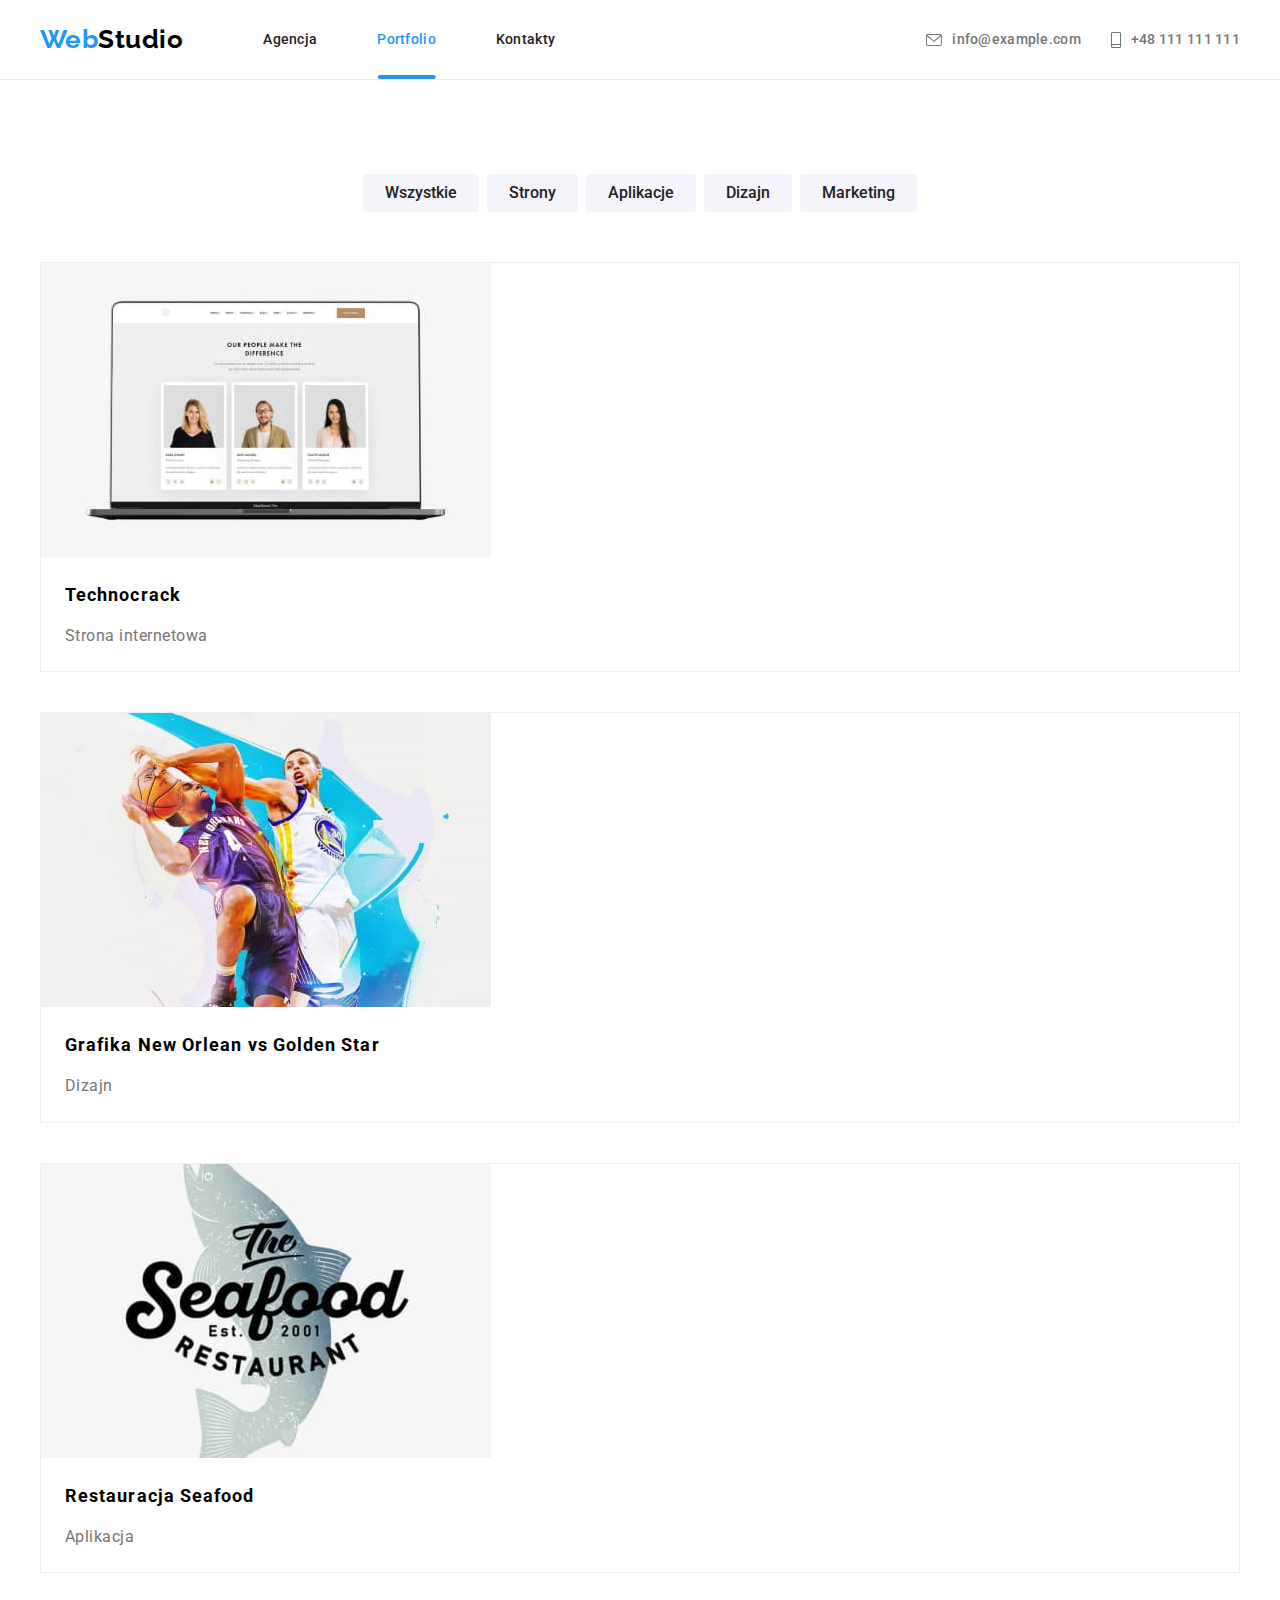
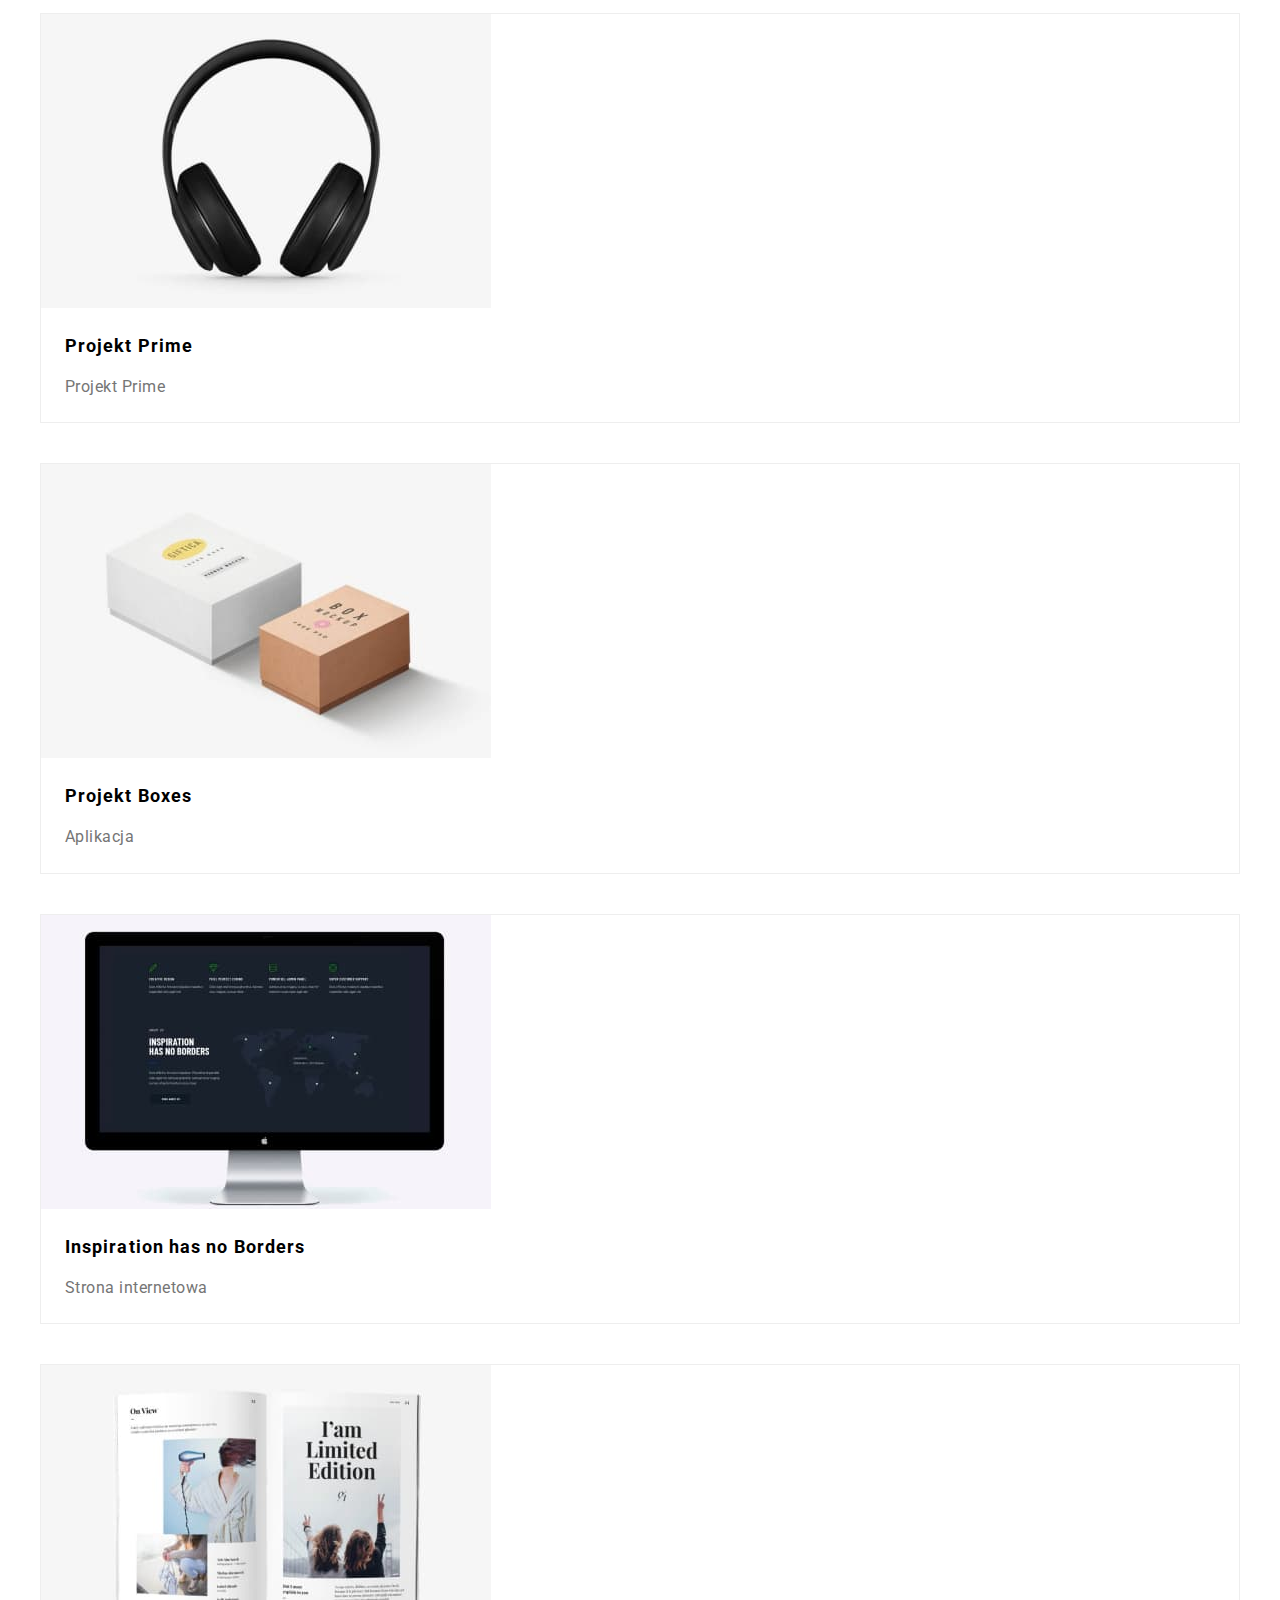
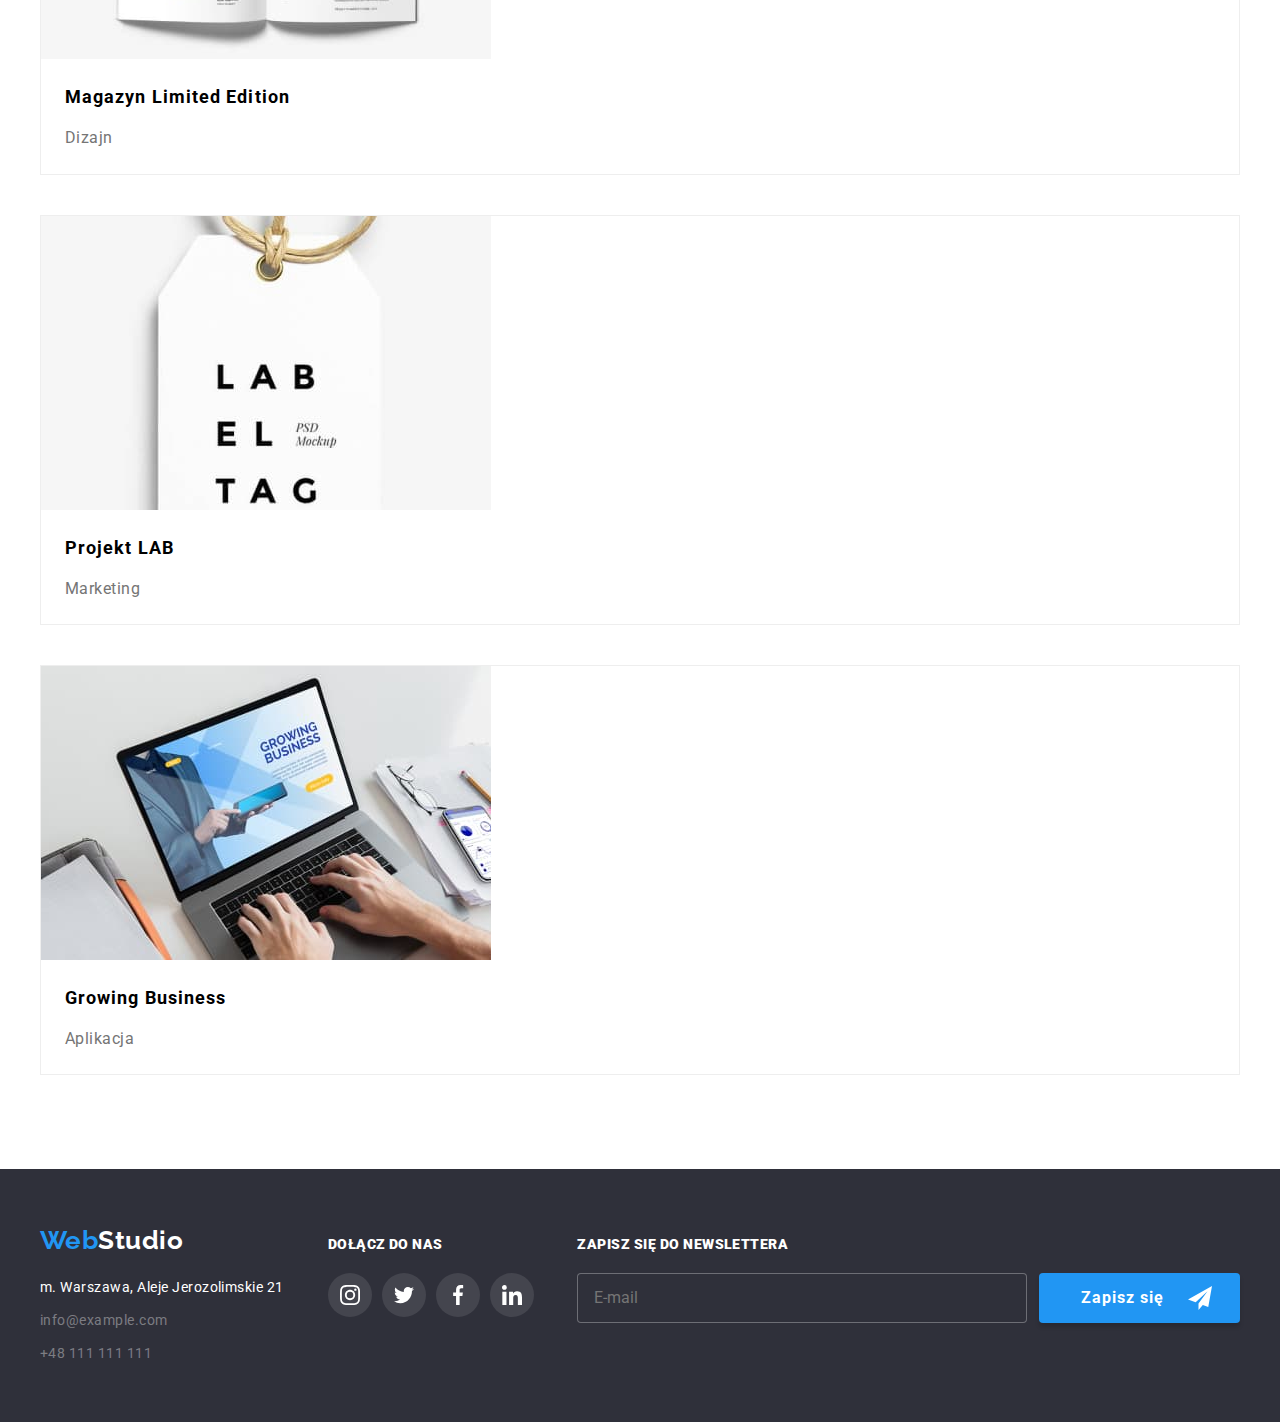
==== commit aa5ee0c7: "portfolio html & scss code update" ====
--- a/portfolio.html
+++ b/portfolio.html
@@ -1,252 +1,299 @@
 <!DOCTYPE html>
 <html lang="pl">
+  <head>
+    <meta charset="UTF-8" />
+    <meta http-equiv="X-UA-Compatible" content="IE=edge" />
+    <meta name="viewport" content="width=device-width, initial-scale=1.0" />
+    <meta name="description" content="Zadanie domowe studentów #2" />
+    <link rel="preconnect" href="https://fonts.googleapis.com" />
+    <link rel="preconnect" href="https://fonts.gstatic.com" crossorigin />
+    <link
+      href="https://fonts.googleapis.com/css2?family=Raleway:wght@700&family=Roboto:wght@400;500;700;900&display=swap"
+      rel="stylesheet"
+    />
+    <link rel="stylesheet" href="./css/modern-normalize.min.css" />
+    <link rel="stylesheet" href="./css/main.min.css" />
+    <title>WebStudio - portfolio</title>
+  </head>
 
-<head>
-  <meta charset="UTF-8" />
-  <meta http-equiv="X-UA-Compatible" content="IE=edge" />
-  <meta name="viewport" content="width=device-width, initial-scale=1.0" />
-  <meta name="description" content="Zadanie domowe studentów #2" />
-  <link rel="preconnect" href="https://fonts.googleapis.com" />
-  <link rel="preconnect" href="https://fonts.gstatic.com" crossorigin />
-  <link href="https://fonts.googleapis.com/css2?family=Raleway:wght@700&family=Roboto:wght@400;500;700;900&display=swap"
-    rel="stylesheet" />
-  <link rel="stylesheet" href="./css/modern-normalize.min.css" />
-  <link rel="stylesheet" href="./css/main.min.css" />
-  <title>WebStudio - portfolio</title>
-</head>
-
-<body>
-  <!-- logo, menu, contacts -->
-  <header>
-    <div class="container page-header">
-      <nav class="page-header__nav">
-        <a href="./index.html" class="logo">Web<span class="logo--dark">Studio</span></a>
-        <ul class="page-header__menu">
+  <body>
+    <!-- logo, menu, contacts -->
+    <header>
+      <div class="container page-header">
+        <nav class="page-header__nav">
+          <a href="./index.html" class="logo">Web<span class="logo--dark">Studio</span></a>
+          <ul class="page-header__menu">
+            <li>
+              <a class="page-header__link" href="./index.html">Agencja</a>
+            </li>
+            <li>
+              <a class="page-header__link page-header__link--active" href="#">Portfolio</a>
+            </li>
+            <li>
+              <a class="page-header__link" href="#">Kontakty</a>
+            </li>
+          </ul>
+        </nav>
+        <ul class="page-header__contacts">
           <li>
-            <a class="page-header__link" href="./index.html">Agencja</a>
+            <a class="contact" href="mailto:example@gmail.com">
+              <svg class="contact__icon" width="16" height="12">
+                <use href="./images/icons.svg#icon-envelope"></use>
+              </svg>
+              info@example.com
+            </a>
           </li>
           <li>
-            <a class="page-header__link page-header__link--active" href="#">Portfolio</a>
-          </li>
-          <li>
-            <a class="page-header__link" href="#">Kontakty</a>
+            <a class="contact" href="tel:+48111111111">
+              <svg class="contact__icon" width="10" height="16">
+                <use href="./images/icons.svg#icon-smartphone"></use>
+              </svg>
+              +48 111 111 111
+            </a>
           </li>
         </ul>
-      </nav>
-      <ul class="page-header__contacts">
-        <li>
-          <a class="contact" href="mailto:example@gmail.com">
-            <svg class="contact__icon" width="16" height="12">
-              <use href="./images/icons.svg#icon-envelope"></use>
-            </svg>
-            info@example.com
-          </a>
-        </li>
-        <li>
-          <a class="contact" href="tel:+48111111111">
-            <svg class="contact__icon" width="10" height="16">
-              <use href="./images/icons.svg#icon-smartphone"></use>
-            </svg>
-            +48 111 111 111
-          </a>
-        </li>
-      </ul>
-      <ul class="page-header__box">
-        <li>
-          <button class="page-header__menu-toggle js-open-menu">
-            <svg class="page-header__icon-burger" width="24" height="16">
-              <use href="./images/icons.svg#icon-menubars"></use>
-            </svg>
-          </button>
-        </li>
-      </ul>
-    </div>
-  </header>
-  <!-- achievements -->
-  <main class="top-line">
-    <!-- selection buttons -->
-    <section class="section">
-      <div class="container">
-        <ul class="buttons">
-          <li><button class="buttons__filter" type="button">Wszystkie</button></li>
-          <li><button class="buttons__filter" type="button">Strony</button></li>
-          <li><button class="buttons__filter" type="button">Aplikacje</button></li>
-          <li><button class="buttons__filter" type="button">Dizajn</button></li>
-          <li><button class="buttons__filter" type="button">Marketing</button></li>
-        </ul>
-        <!-- achievements -->
-        <ul class="achievements">
-          <li class="achievements__card">
-            <figure class="achievements__box">
-              <figcaption class="achievements__text">
-                Technocrack jest popularną platformą wykorzystywaną do rozpowszechniania
-                koronawirusa. Firmy wykorzystują tę platformę do celów szpiegowskich i ataków na
-                niezabezpieczone serwery konkurencji
-              </figcaption>
-            </figure>
-            <img src="./images/project_01.jpg" alt="Technocrack - website" width="370" height="294" />
-            <h3 class="achievements__title">Technocrack</h3>
-            <p class="achievements__subtitle">Strona internetowa</p>
-          </li>
-          <li class="achievements__card">
-            <figure class="achievements__box">
-              <figcaption class="achievements__overlay achievements__text">
-                Technocrack jest popularną platformą wykorzystywaną do rozpowszechniania
-                koronawirusa. Firmy wykorzystują tę platformę do celów szpiegowskich i ataków na
-                niezabezpieczone serwery konkurencji
-              </figcaption>
-            </figure>
-            <img src="./images/project_02.jpg" alt="New Orlean vs Golden Star - design" width="370" height="294" />
-            <h3 class="achievements__title">Grafika New Orlean vs Golden Star</h3>
-            <p class="achievements__subtitle">Dizajn</p>
-          </li>
-          <li class="achievements__card">
-            <figure class="achievements__box">
-              <figcaption class="achievements__overlay achievements__text">
-                Technocrack jest popularną platformą wykorzystywaną do rozpowszechniania
-                koronawirusa. Firmy wykorzystują tę platformę do celów szpiegowskich i ataków na
-                niezabezpieczone serwery konkurencji
-              </figcaption>
-            </figure>
-            <img src="./images/project_03.jpg" alt="Seafood Restaurant - application" width="370" height="294" />
-            <h3 class="achievements__title">Restauracja Seafood</h3>
-            <p class="achievements__subtitle">Aplikacja</p>
-          </li>
-          <li class="achievements__card">
-            <figure class="achievements__box">
-              <figcaption class="achievements__overlay achievements__text">
-                Technocrack jest popularną platformą wykorzystywaną do rozpowszechniania
-                koronawirusa. Firmy wykorzystują tę platformę do celów szpiegowskich i ataków na
-                niezabezpieczone serwery konkurencji
-              </figcaption>
-            </figure>
-            <img src="./images/project_04.jpg" alt="Project Prime" width="370" height="294" />
-            <h3 class="achievements__title">Projekt Prime</h3>
-            <p class="achievements__subtitle">Projekt Prime</p>
-          </li>
-          <li class="achievements__card">
-            <figure class="achievements__box">
-              <figcaption class="achievements__overlay achievements__text">
-                Technocrack jest popularną platformą wykorzystywaną do rozpowszechniania
-                koronawirusa. Firmy wykorzystują tę platformę do celów szpiegowskich i ataków na
-                niezabezpieczone serwery konkurencji
-              </figcaption>
-            </figure>
-            <img src="./images/project_05.jpg" alt="Project Boxes - application" width="370" height="294" />
-            <h3 class="achievements__title">Projekt Boxes</h3>
-            <p class="achievements__subtitle">Aplikacja</p>
-          </li>
-          <li class="achievements__card">
-            <figure class="achievements__box">
-              <figcaption class="achievements__overlay achievements__text">
-                Technocrack jest popularną platformą wykorzystywaną do rozpowszechniania
-                koronawirusa. Firmy wykorzystują tę platformę do celów szpiegowskich i ataków na
-                niezabezpieczone serwery konkurencji
-              </figcaption>
-            </figure>
-            <img src="./images/project_06.jpg" alt="Inspiration has no Borders - website" width="370" height="294" />
-            <h3 class="achievements__title">Inspiration has no Borders</h3>
-            <p class="achievements__subtitle">Strona internetowa</p>
-          </li>
-          <li class="achievements__card">
-            <figure class="achievements__box">
-              <figcaption class="achievements__overlay achievements__text">
-                Technocrack jest popularną platformą wykorzystywaną do rozpowszechniania
-                koronawirusa. Firmy wykorzystują tę platformę do celów szpiegowskich i ataków na
-                niezabezpieczone serwery konkurencji
-              </figcaption>
-            </figure>
-            <img src="./images/project_07.jpg" alt="Limited Edition Magazine - design" width="370" height="294" />
-            <h3 class="achievements__title">Magazyn Limited Edition</h3>
-            <p class="achievements__subtitle">Dizajn</p>
-          </li>
-          <li class="achievements__card">
-            <figure class="achievements__box">
-              <figcaption class="achievements__overlay achievements__text">
-                Technocrack jest popularną platformą wykorzystywaną do rozpowszechniania
-                koronawirusa. Firmy wykorzystują tę platformę do celów szpiegowskich i ataków na
-                niezabezpieczone serwery konkurencji
-              </figcaption>
-            </figure>
-            <img src="./images/project_08.jpg" alt="Project LAB - marketing" width="370" height="294" />
-            <h3 class="achievements__title">Projekt LAB</h3>
-            <p class="achievements__subtitle">Marketing</p>
-          </li>
-          <li class="achievements__card">
-            <figure class="achievements__box">
-              <figcaption class="achievements__overlay achievements__text">
-                Technocrack jest popularną platformą wykorzystywaną do rozpowszechniania
-                koronawirusa. Firmy wykorzystują tę platformę do celów szpiegowskich i ataków na
-                niezabezpieczone serwery konkurencji
-              </figcaption>
-            </figure>
-            <img src="./images/project_09.jpg" alt="Growing Business - application" width="370" height="294" />
-            <h3 class="achievements__title">Growing Business</h3>
-            <p class="achievements__subtitle">Aplikacja</p>
+        <ul class="page-header__box">
+          <li>
+            <button class="page-header__menu-toggle js-open-menu">
+              <svg class="page-header__icon-burger" width="24" height="16">
+                <use href="./images/icons.svg#icon-menubars"></use>
+              </svg>
+            </button>
           </li>
         </ul>
       </div>
-    </section>
-  </main>
-  <!-- footer -->
-  <footer class="page-footer">
-    <div class="container container__page-footer">
-      <div>
-        <a href="./index.html" class="logo">Web<span class="logo--light">Studio</span></a>
-        <address>
-          <ul class="addr">
-            <li class="addr__line">m. Warszawa, Aleje Jerozolimskie 21</li>
-            <li class="addr__line">
-              <a href="mailto:example@gmail.com"><span style="color: #ffffff60">info@example.com</span></a>
-            </li>
-            <li class="addr__line">
-              <a href="tel:+48111111111"><span style="color: #ffffff60">+48 111 111 111</span></a>
-            </li>
-          </ul>
-        </address>
+    </header>
+    <!-- achievements -->
+    <main class="top-line">
+      <!-- selection buttons -->
+      <section class="section">
+        <div class="container">
+          <ul class="buttons">
+            <li><button class="buttons__filter" type="button">Wszystkie</button></li>
+            <li><button class="buttons__filter" type="button">Strony</button></li>
+            <li><button class="buttons__filter" type="button">Aplikacje</button></li>
+            <li><button class="buttons__filter" type="button">Dizajn</button></li>
+            <li><button class="buttons__filter" type="button">Marketing</button></li>
+          </ul>
+          <!-- achievements -->
+          <ul class="achievements">
+            <li class="achievements__card">
+              <figure class="achievements__box">
+                <figcaption class="achievements__text">
+                  Technocrack jest popularną platformą wykorzystywaną do rozpowszechniania
+                  koronawirusa. Firmy wykorzystują tę platformę do celów szpiegowskich i ataków na
+                  niezabezpieczone serwery konkurencji
+                </figcaption>
+              </figure>
+              <img
+                class="achievements__img"
+                alt="Technocrack - website"
+                src="./images/project_01.jpg"
+                srcset="./images/project_01@2x.jpg 2x"
+              />
+              <h3 class="achievements__title">Technocrack</h3>
+              <p class="achievements__subtitle">Strona internetowa</p>
+            </li>
+            <li class="achievements__card">
+              <figure class="achievements__box">
+                <figcaption class="achievements__overlay achievements__text">
+                  Technocrack jest popularną platformą wykorzystywaną do rozpowszechniania
+                  koronawirusa. Firmy wykorzystują tę platformę do celów szpiegowskich i ataków na
+                  niezabezpieczone serwery konkurencji
+                </figcaption>
+              </figure>
+              <img
+                class="achievements__img"
+                alt="New Orlean vs Golden Star - design"
+                src="./images/project_02.jpg"
+                srcset="./images/project_02@2x.jpg 2x"
+              />
+              <h3 class="achievements__title">Grafika New Orlean vs Golden Star</h3>
+              <p class="achievements__subtitle">Dizajn</p>
+            </li>
+            <li class="achievements__card">
+              <figure class="achievements__box">
+                <figcaption class="achievements__overlay achievements__text">
+                  Technocrack jest popularną platformą wykorzystywaną do rozpowszechniania
+                  koronawirusa. Firmy wykorzystują tę platformę do celów szpiegowskich i ataków na
+                  niezabezpieczone serwery konkurencji
+                </figcaption>
+              </figure>
+              <img
+                class="achievements__img"
+                alt="Seafood Restaurant - application"
+                src="./images/project_03.jpg"
+                srcset="./images/project_03@2x.jpg 2x"
+              />
+              <h3 class="achievements__title">Restauracja Seafood</h3>
+              <p class="achievements__subtitle">Aplikacja</p>
+            </li>
+            <li class="achievements__card">
+              <figure class="achievements__box">
+                <figcaption class="achievements__overlay achievements__text">
+                  Technocrack jest popularną platformą wykorzystywaną do rozpowszechniania
+                  koronawirusa. Firmy wykorzystują tę platformę do celów szpiegowskich i ataków na
+                  niezabezpieczone serwery konkurencji
+                </figcaption>
+              </figure>
+              <img
+                class="achievements__img"
+                alt="Project Prime"
+                src="./images/project_04.jpg"
+                srcset="./images/project_04@2x.jpg 2x"
+              />
+              <h3 class="achievements__title">Projekt Prime</h3>
+              <p class="achievements__subtitle">Projekt Prime</p>
+            </li>
+            <li class="achievements__card">
+              <figure class="achievements__box">
+                <figcaption class="achievements__overlay achievements__text">
+                  Technocrack jest popularną platformą wykorzystywaną do rozpowszechniania
+                  koronawirusa. Firmy wykorzystują tę platformę do celów szpiegowskich i ataków na
+                  niezabezpieczone serwery konkurencji
+                </figcaption>
+              </figure>
+              <img
+                class="achievements__img"
+                alt="Project Boxes - application"
+                src="./images/project_05.jpg"
+                srcset="./images/project_05@2x.jpg 2x"
+              />
+              <h3 class="achievements__title">Projekt Boxes</h3>
+              <p class="achievements__subtitle">Aplikacja</p>
+            </li>
+            <li class="achievements__card">
+              <figure class="achievements__box">
+                <figcaption class="achievements__overlay achievements__text">
+                  Technocrack jest popularną platformą wykorzystywaną do rozpowszechniania
+                  koronawirusa. Firmy wykorzystują tę platformę do celów szpiegowskich i ataków na
+                  niezabezpieczone serwery konkurencji
+                </figcaption>
+              </figure>
+              <img
+                class="achievements__img"
+                alt="Inspiration has no Borders - website"
+                src="./images/project_06.jpg"
+                srcset="./images/project_06@2x.jpg 2x"
+              />
+              <h3 class="achievements__title">Inspiration has no Borders</h3>
+              <p class="achievements__subtitle">Strona internetowa</p>
+            </li>
+            <li class="achievements__card">
+              <figure class="achievements__box">
+                <figcaption class="achievements__overlay achievements__text">
+                  Technocrack jest popularną platformą wykorzystywaną do rozpowszechniania
+                  koronawirusa. Firmy wykorzystują tę platformę do celów szpiegowskich i ataków na
+                  niezabezpieczone serwery konkurencji
+                </figcaption>
+              </figure>
+              <img
+                class="achievements__img"
+                alt="Limited Edition Magazine - design"
+                src="./images/project_07.jpg"
+                srcset="./images/project_07@2x.jpg 2x"
+              />
+              <h3 class="achievements__title">Magazyn Limited Edition</h3>
+              <p class="achievements__subtitle">Dizajn</p>
+            </li>
+            <li class="achievements__card">
+              <figure class="achievements__box">
+                <figcaption class="achievements__overlay achievements__text">
+                  Technocrack jest popularną platformą wykorzystywaną do rozpowszechniania
+                  koronawirusa. Firmy wykorzystują tę platformę do celów szpiegowskich i ataków na
+                  niezabezpieczone serwery konkurencji
+                </figcaption>
+              </figure>
+              <img
+                class="achievements__img"
+                alt="Project LAB - marketing"
+                src="./images/project_08.jpg"
+                srcset="./images/project_08@2x.jpg 2x"
+              />
+              <h3 class="achievements__title">Projekt LAB</h3>
+              <p class="achievements__subtitle">Marketing</p>
+            </li>
+            <li class="achievements__card">
+              <figure class="achievements__box">
+                <figcaption class="achievements__overlay achievements__text">
+                  Technocrack jest popularną platformą wykorzystywaną do rozpowszechniania
+                  koronawirusa. Firmy wykorzystują tę platformę do celów szpiegowskich i ataków na
+                  niezabezpieczone serwery konkurencji
+                </figcaption>
+              </figure>
+              <img
+                class="achievements__img"
+                alt="Growing Business - application"
+                src="./images/project_09.jpg"
+                srcset="./images/project_09@2x.jpg 2x"
+              />
+              <h3 class="achievements__title">Growing Business</h3>
+              <p class="achievements__subtitle">Aplikacja</p>
+            </li>
+          </ul>
+        </div>
+      </section>
+    </main>
+    <!-- footer -->
+    <footer class="page-footer">
+      <div class="container container__page-footer">
+        <div>
+          <a href="./index.html" class="logo">Web<span class="logo--light">Studio</span></a>
+          <address>
+            <ul class="addr">
+              <li class="addr__line">m. Warszawa, Aleje Jerozolimskie 21</li>
+              <li class="addr__line">
+                <a href="mailto:example@gmail.com"
+                  ><span style="color: #ffffff60">info@example.com</span></a
+                >
+              </li>
+              <li class="addr__line">
+                <a href="tel:+48111111111"><span style="color: #ffffff60">+48 111 111 111</span></a>
+              </li>
+            </ul>
+          </address>
+        </div>
+        <div>
+          <h3 class="page-footer__title">Dołącz do nas</h3>
+          <ul class="footer-social">
+            <li>
+              <svg class="footer-social__icon" width="44" height="44" viewBox="0 0 20 32">
+                <use href="./images/icons.svg#icon-instagram" />
+              </svg>
+            </li>
+            <li>
+              <svg class="footer-social__icon" width="44" height="44" viewBox="0 0 20 32">
+                <use href="./images/icons.svg#icon-twitter" />
+              </svg>
+            </li>
+            <li>
+              <svg class="footer-social__icon" width="44" height="44" viewBox="0 0 20 32">
+                <use href="./images/icons.svg#icon-facebook" />
+              </svg>
+            </li>
+            <li>
+              <svg class="footer-social__icon" width="44" height="44" viewBox="0 0 20 32">
+                <use href="./images/icons.svg#icon-linkedin" />
+              </svg>
+            </li>
+          </ul>
+        </div>
+        <div>
+          <h3 class="page-footer__title">Zapisz się do newslettera</h3>
+          <form name="newsletter" autocomplete="off" class="footer-nsltr" novalidate>
+            <label>
+              <input type="email" class="footer-nsltr__email" placeholder="E-mail" />
+            </label>
+            <button type="submit" class="footer-nsltr__btn">
+              Zapisz się
+              <svg class="footer-nsltr__icon" width="24" height="24">
+                <use href="./images/icons.svg#icon-send" />
+              </svg>
+            </button>
+          </form>
+        </div>
       </div>
-      <div>
-        <h3 class="page-footer__title">Dołącz do nas</h3>
-        <ul class="footer-social">
-          <li>
-            <svg class="footer-social__icon" width="44" height="44" viewBox="0 0 20 32">
-              <use href="./images/icons.svg#icon-instagram" />
-            </svg>
-          </li>
-          <li>
-            <svg class="footer-social__icon" width="44" height="44" viewBox="0 0 20 32">
-              <use href="./images/icons.svg#icon-twitter" />
-            </svg>
-          </li>
-          <li>
-            <svg class="footer-social__icon" width="44" height="44" viewBox="0 0 20 32">
-              <use href="./images/icons.svg#icon-facebook" />
-            </svg>
-          </li>
-          <li>
-            <svg class="footer-social__icon" width="44" height="44" viewBox="0 0 20 32">
-              <use href="./images/icons.svg#icon-linkedin" />
-            </svg>
-          </li>
-        </ul>
-      </div>
-      <div>
-        <h3 class="page-footer__title">Zapisz się do newslettera</h3>
-        <form name="newsletter" autocomplete="off" class="footer-nsltr" novalidate>
-          <label>
-            <input type="email" class="footer-nsltr__email" placeholder="E-mail" />
-          </label>
-          <button type="submit" class="footer-nsltr__btn">
-            Zapisz się
-            <svg class="footer-nsltr__icon" width="24" height="24">
-              <use href="./images/icons.svg#icon-send" />
-            </svg>
-          </button>
-        </form>
-      </div>
-    </div>
-  </footer>
-  <script defer src="js/mobile-menu.js"></script>
-</body>
-
-</html>+    </footer>
+    <script defer src="js/mobile-menu.js"></script>
+  </body>
+</html>
--- a/css/main.min.css
+++ b/css/main.min.css
@@ -1 +1 @@
-*{margin:0}body{font-family:"Roboto",sans-serif;background-color:#fff;letter-spacing:.03em}ul{list-style:none;-webkit-padding-start:0px;padding-inline-start:0px}a{text-decoration:none;color:#2196f3}p{color:#757575}input{border:none;outline:none}.container{min-width:320px;width:100%;padding-left:15px;padding-right:15px;margin-left:auto;margin-right:auto}@media screen and (min-width: 1200px){.container{max-width:1200px;width:100%;padding:0;margin:0 auto}}.section{padding:60px 0}.section__head,.section__text{font-size:28px;font-weight:700;line-height:1.2;text-align:center}@media screen and (min-width: 1200px){.section{padding:94px 0}.section__head,.section__text{font-size:36px}}.page-header{display:-webkit-box;display:-ms-flexbox;display:flex;-webkit-box-align:center;-ms-flex-align:center;align-items:center;-webkit-box-pack:justify;-ms-flex-pack:justify;justify-content:space-between;min-height:60px;padding:8px 0}.page-header__menu,.page-header__contacts{display:none}@media screen and (min-width: 768px)and (max-width: 1199px){.page-header{min-height:80px;padding:14px 0}.page-header__menu{display:-webkit-box;display:-ms-flexbox;display:flex;gap:60px;padding-left:70px}.page-header__box{display:none}.page-header__contacts{display:-webkit-box;display:-ms-flexbox;display:flex;-webkit-box-orient:vertical;-webkit-box-direction:normal;-ms-flex-direction:column;flex-direction:column;margin-right:15px}.contact{font-size:12px;font-weight:500;line-height:1.2;letter-spacing:.02em;padding:5px 0}}@media screen and (min-width: 1200px){.page-header{padding:24px 0}.page-header__menu{display:-webkit-box;display:-ms-flexbox;display:flex;gap:60px}.page-header__box{display:none}.page-header__contacts{display:-webkit-box;display:-ms-flexbox;display:flex;gap:30px}}.page-header__nav{display:-webkit-box;display:-ms-flexbox;display:flex;-webkit-box-align:center;-ms-flex-align:center;align-items:center;padding-left:15px;padding-right:15px;background-color:#fff}.page-header__nav__box{display:-webkit-box;display:-ms-flexbox;display:flex;-webkit-box-align:center;-ms-flex-align:center;align-items:center}@media screen and (min-width: 1200px){.page-header__nav{padding:0}}.logo{font-family:"Raleway",sans-serif,sans-serif;font-size:24px;font-weight:700;line-height:1.2}.logo--light{color:#fff}.logo--dark{color:#000}@media screen and (min-width: 768px)and (max-width: 1199px){.logo{font-size:26px}}@media screen and (min-width: 1200px){.logo{padding-right:80px;font-size:26px}}.page-header__menu,.page-header__contacts{font-size:14px;font-weight:500;line-height:1.2;letter-spacing:.02em}.page-header__link,.page-header__link--active{position:relative;padding-bottom:32px;color:#212121;-webkit-transition:250ms cubic-bezier(0.4, 0, 0.2, 1);transition:250ms cubic-bezier(0.4, 0, 0.2, 1)}.page-header__link--active{color:#2196f3}.page-header__link::after,.page-header__link--active::after{content:"";position:absolute;width:0;height:4px;left:50%;bottom:0;background-color:#2196f3;border-radius:2px;-webkit-transform:translate(-50%, 0);transform:translate(-50%, 0);-webkit-transition:250ms cubic-bezier(0.4, 0, 0.2, 1);transition:250ms cubic-bezier(0.4, 0, 0.2, 1)}.page-header__link:hover,.page-header__link--active:hover,.page-header__link:focus,.page-header__link--active:focus{color:#2196f3;fill:currentColor}.page-header__link:hover::after,.page-header__link--active:hover::after,.page-header__link:focus::after,.page-header__link--active:focus::after,.page-header__link:focus::after{width:100%}.page-header__link--active::after{width:100%;-webkit-transition-property:none;transition-property:none}.contact{display:-webkit-box;display:-ms-flexbox;display:flex;-webkit-box-align:center;-ms-flex-align:center;align-items:center;color:#757575;fill:currentColor;-webkit-transition:250ms cubic-bezier(0.4, 0, 0.2, 1);transition:250ms cubic-bezier(0.4, 0, 0.2, 1)}.contact:hover{color:#2196f3;fill:currentColor}.contact__icon{margin-right:10px}.page-header__menu-toggle{min-height:40px;min-width:40px;display:-webkit-box;display:-ms-flexbox;display:flex;-webkit-box-align:center;-ms-flex-align:center;align-items:center;-webkit-box-pack:end;-ms-flex-pack:end;justify-content:flex-end;margin:0;padding:0;background-color:rgba(0,0,0,0);fill:currentColor;cursor:pointer;border:none;outline:none}.page-header__menu-toggle:hover,.page-header__menu-toggle:focus{fill:#2196f3}.page-header__icon-burger{margin-right:15px}.page-header__icon-burger:hover,.page-header__icon-burger:focus{fill:#2196f3}.page-header__menu-container{position:fixed;top:0;left:0;width:100vw;height:100vh;padding:32px;background-color:#fff;z-index:999;-webkit-transform:translateX(100%);transform:translateX(100%);-webkit-transition:-webkit-transform 250ms ease-in-out;transition:-webkit-transform 250ms ease-in-out;transition:transform 250ms ease-in-out;transition:transform 250ms ease-in-out, -webkit-transform 250ms ease-in-out}.page-header__menu-container.is-open{-webkit-transform:translateX(0);transform:translateX(0)}.page-header__menu-container .page-header__menu-toggle{position:absolute;top:16px;right:16px;color:#212121}.page-header__mobile-menu,.page-header__mobile-social{padding:0;margin-top:9px;font-weight:500;line-height:1.2;letter-spacing:.02em;list-style:none}.page-header__mobile-menu .page-link{display:block;font-size:40px;padding:10px;margin-bottom:10px;color:#212121;text-decoration:none}.page-header__mobile-menu .page-link:hover{color:#2196f3}.page-header__mobile-menu .phone-link{display:block;font-size:34px;padding:10px;margin-top:226px;color:#2196f3;text-decoration:none}.page-header__mobile-menu .mail-link{display:block;font-size:24px;padding:10px;margin:12px 0 54px 0;color:#757575;text-decoration:none}.page-header__mobile-social{display:-webkit-box;display:-ms-flexbox;display:flex;-webkit-box-align:center;-ms-flex-align:center;align-items:center;-webkit-box-pack:start;-ms-flex-pack:start;justify-content:flex-start}.page-header__mobile-social .social-link{font-size:18px;padding:10px;color:#2196f3;text-decoration:none}.page-header__mobile-social .break-link{width:22px;height:0px;border:1px solid rgba(33,33,33,.2);-webkit-transform:rotate(90deg);transform:rotate(90deg)}.slogan{padding:120px 0;text-align:center;background-image:-webkit-gradient(linear, left top, left bottom, from(rgba(47, 48, 58, 0.4)), to(rgba(47, 48, 58, 0.4))),url("../images/team_480@1x.jpg");background-image:linear-gradient(rgba(47, 48, 58, 0.4), rgba(47, 48, 58, 0.4)),url("../images/team_480@1x.jpg");background-repeat:no-repeat;background-position:center;background-size:cover;background-color:#2f303a}.slogan__text{font-size:26px;font-weight:900;line-height:1.6;letter-spacing:.06em;color:#fff;text-transform:uppercase}.slogan__btn{padding:10px 41px;margin-top:30px}@media(-webkit-min-device-pixel-ratio: 2),(min-resolution: 192dpi),(min-resolution: 2dppx){.slogan{background-image:-webkit-gradient(linear, left top, left bottom, from(rgba(47, 48, 58, 0.4)), to(rgba(47, 48, 58, 0.4))),url("../images/team_480@2x.jpg");background-image:linear-gradient(rgba(47, 48, 58, 0.4), rgba(47, 48, 58, 0.4)),url("../images/team_480@2x.jpg")}}@media screen and (min-width: 768px)and (max-width: 1199px){.slogan{background-image:-webkit-gradient(linear, left top, left bottom, from(rgba(47, 48, 58, 0.4)), to(rgba(47, 48, 58, 0.4))),url("../images/team_768@1x.jpg");background-image:linear-gradient(rgba(47, 48, 58, 0.4), rgba(47, 48, 58, 0.4)),url("../images/team_768@1x.jpg")}}@media(-webkit-min-device-pixel-ratio: 2),(min-resolution: 192dpi),(min-resolution: 2dppx){.slogan{background-image:-webkit-gradient(linear, left top, left bottom, from(rgba(47, 48, 58, 0.4)), to(rgba(47, 48, 58, 0.4))),url("../images/team_768@2x.jpg");background-image:linear-gradient(rgba(47, 48, 58, 0.4), rgba(47, 48, 58, 0.4)),url("../images/team_768@2x.jpg")}}@media screen and (min-width: 1200px){.slogan{padding:200px 0;background-image:-webkit-gradient(linear, left top, left bottom, from(rgba(47, 48, 58, 0.4)), to(rgba(47, 48, 58, 0.4))),url("../images/team_1600@1x.jpg");background-image:linear-gradient(rgba(47, 48, 58, 0.4), rgba(47, 48, 58, 0.4)),url("../images/team_1600@1x.jpg")}.slogan__text{font-size:44px;line-height:1.36}}@media(-webkit-min-device-pixel-ratio: 2),(min-resolution: 192dpi),(min-resolution: 2dppx){.slogan{background-image:-webkit-gradient(linear, left top, left bottom, from(rgba(47, 48, 58, 0.4)), to(rgba(47, 48, 58, 0.4))),url("../images/team_1600@2x.jpg");background-image:linear-gradient(rgba(47, 48, 58, 0.4), rgba(47, 48, 58, 0.4)),url("../images/team_1600@2x.jpg")}}.slogan__btn,.footer-nsltr__btn,.form__btn{cursor:pointer;color:#fff;background-color:#2196f3;font-weight:700;line-height:1.9;letter-spacing:.06em;border:none;-webkit-box-shadow:0px 4px 4px rgba(0,0,0,.15);box-shadow:0px 4px 4px rgba(0,0,0,.15);border-radius:4px}.infos{padding-bottom:60px}.infos__list{display:-webkit-box;display:-ms-flexbox;display:flex;-webkit-box-orient:vertical;-webkit-box-direction:normal;-ms-flex-direction:column;flex-direction:column;max-width:768px;min-width:100%;gap:30px}.infos__item{display:-webkit-box;display:-ms-flexbox;display:flex;-webkit-box-align:center;-ms-flex-align:center;align-items:center;-webkit-box-pack:center;-ms-flex-pack:center;justify-content:center;height:120px;background-color:#f5f4fa;border-radius:4px;margin-bottom:30px}.infos__icon{width:70px;height:70px}.infos__title{font-family:"Roboto",sans-serif;font-size:14px;font-weight:700;line-height:1.1;text-transform:uppercase}.infos__text{font-size:14px;line-height:1.7;padding-top:10px}@media screen and (min-width: 768px)and (max-width: 1199px){.infos__list{-webkit-box-orient:horizontal;-webkit-box-direction:normal;-ms-flex-direction:row;flex-direction:row;-ms-flex-wrap:wrap;flex-wrap:wrap;max-width:354px}.infos__box{-ms-flex-preferred-size:calc((100% - 30px)/2);flex-basis:calc((100% - 30px)/2)}}@media screen and (min-width: 1200px){.infos{padding-bottom:0px}.infos__list{-webkit-box-orient:horizontal;-webkit-box-direction:normal;-ms-flex-direction:row;flex-direction:row;max-width:none;min-width:none}.infos__item{display:-webkit-inline-box;display:-ms-inline-flexbox;display:inline-flex;width:270px}}.activities{display:-webkit-box;display:-ms-flexbox;display:flex;-webkit-box-pack:justify;-ms-flex-pack:justify;justify-content:space-between;padding-top:50px}.activities__box{position:relative;display:-webkit-inline-box;display:-ms-inline-flexbox;display:inline-flex;max-width:100%;height:auto}.activities__img{width:370px;height:294px}.activities__title{position:absolute;left:0;right:0;bottom:0;background-color:rgba(47,48,58,.8);padding:27px 82px}.activities__text{font-family:"Roboto",sans-serif;font-size:14px;font-weight:700;line-height:1.1;color:#fff;text-align:center;text-transform:uppercase}@media screen and (max-width: 1199px){.section+.activities{display:none}}.team{background-color:#f5f4fa}.team__list{display:-webkit-box;display:-ms-flexbox;display:flex;-ms-flex-wrap:wrap;flex-wrap:wrap;-ms-flex-pack:distribute;justify-content:space-around;line-height:1.2;text-align:center;padding-top:50px;gap:30px}.team__card{height:622px;background-color:#fff;-webkit-box-shadow:0px 1px 3px rgba(0,0,0,.12),0px 1px 1px rgba(0,0,0,.14),0px 2px 1px rgba(0,0,0,.2);box-shadow:0px 1px 3px rgba(0,0,0,.12),0px 1px 1px rgba(0,0,0,.14),0px 2px 1px rgba(0,0,0,.2);border-radius:0px 0px 4px 4px}.team__img{display:block;max-width:100%;height:auto}.team__title{font-weight:500;font-size:16px;line-height:1.2;padding-top:30px;text-transform:none}.team__text{font-size:16px;line-height:1.2;padding-top:10px}@media screen and (min-width: 768px)and (max-width: 1199px){.team__card{height:536px}.team__img{width:354px;height:374px}}@media screen and (min-width: 1200px){.team{-ms-flex-wrap:nowrap;flex-wrap:nowrap}.team__card{height:428px}.team__img{width:270px;height:260px}}.team-links{display:-webkit-box;display:-ms-flexbox;display:flex;-webkit-box-align:center;-ms-flex-align:center;align-items:center;-webkit-box-pack:justify;-ms-flex-pack:justify;justify-content:space-between;padding:16px 122px 24px}.team-links__icon{cursor:pointer;fill:#afb1b8;padding:6px;border-radius:50%;-webkit-transition:250ms cubic-bezier(0.4, 0, 0.2, 1);transition:250ms cubic-bezier(0.4, 0, 0.2, 1)}.team-links__icon:hover{fill:#fff;background-color:#2196f3}@media screen and (min-width: 768px)and (max-width: 1199px){.team-links{padding:16px 74px 24px}}@media screen and (min-width: 1200px){.team-links{padding:16px 32px 30px}}.customers{display:-webkit-box;display:-ms-flexbox;display:flex;-webkit-box-orient:horizontal;-webkit-box-direction:normal;-ms-flex-direction:row;flex-direction:row;-ms-flex-wrap:wrap;flex-wrap:wrap;-webkit-box-pack:justify;-ms-flex-pack:justify;justify-content:space-between;gap:30px;padding-top:50px;min-width:100%}.customers__box{cursor:pointer;display:-webkit-box;display:-ms-flexbox;display:flex;-webkit-box-align:center;-ms-flex-align:center;align-items:center;-webkit-box-pack:center;-ms-flex-pack:center;justify-content:center;-ms-flex-preferred-size:calc((100% - 30px)/2);flex-basis:calc((100% - 30px)/2);height:92px;border:1px solid #afb1b8;border-radius:4px;background:#fff;-webkit-transition:250ms cubic-bezier(0.4, 0, 0.2, 1);transition:250ms cubic-bezier(0.4, 0, 0.2, 1)}.customers__box:hover,.customers__box:focus{border-color:#2196f3}.customers__icon{padding-top:2px;fill:#afb1b8;-webkit-transition:250ms cubic-bezier(0.4, 0, 0.2, 1);transition:250ms cubic-bezier(0.4, 0, 0.2, 1)}.customers__icon:hover,.customers__icon:focus{fill:#2196f3}@media screen and (min-width: 768px)and (max-width: 1199px){.customers__box{-ms-flex-preferred-size:calc((100% - 60px)/3);flex-basis:calc((100% - 60px)/3)}}@media screen and (min-width: 1200px){.customers{-ms-flex-wrap:nowrap;flex-wrap:nowrap;-webkit-box-pack:justify;-ms-flex-pack:justify;justify-content:space-between;width:170px}}.page-footer{padding:56px 0;background-color:#2f303a}.page-footer__title{font-size:14px;font-weight:900;line-height:1.1;text-transform:uppercase;color:#fff;padding-top:60px}.container__page-footer{display:-webkit-box;display:-ms-flexbox;display:flex;-webkit-box-orient:vertical;-webkit-box-direction:normal;-ms-flex-direction:column;flex-direction:column;-webkit-box-align:center;-ms-flex-align:center;align-items:center;text-align:center}.addr{font-size:14px;line-height:1.7;font-style:normal;padding-top:15px;text-align:center;color:#fff}.addr__line{padding-top:6px}@media screen and (min-width: 768px)and (max-width: 1199px){.page-footer__title{padding-top:9px}.container__page-footer{display:-webkit-box;display:-ms-flexbox;display:flex;-webkit-box-orient:horizontal;-webkit-box-direction:normal;-ms-flex-direction:row;flex-direction:row;-ms-flex-wrap:wrap;flex-wrap:wrap;-webkit-box-pack:space-evenly;-ms-flex-pack:space-evenly;justify-content:space-evenly;-webkit-box-align:start;-ms-flex-align:start;align-items:flex-start;gap:40px}}@media screen and (min-width: 1200px){.page-footer__title{padding-top:12px}.container__page-footer{display:-webkit-box;display:-ms-flexbox;display:flex;-webkit-box-orient:horizontal;-webkit-box-direction:normal;-ms-flex-direction:row;flex-direction:row;-webkit-box-pack:justify;-ms-flex-pack:justify;justify-content:space-between;-webkit-box-align:start;-ms-flex-align:start;align-items:flex-start;text-align:left}.addr{padding-top:11px;text-align:left}.addr__line{padding-top:9px}}.footer-social{display:-webkit-box;display:-ms-flexbox;display:flex;-webkit-box-align:center;-ms-flex-align:center;align-items:center;-webkit-box-pack:justify;-ms-flex-pack:justify;justify-content:space-between;padding-top:20px;gap:10px}.footer-social__icon{cursor:pointer;fill:#fff;background-color:rgba(255,255,255,.1);padding:6px;border-radius:50%;-webkit-transition:250ms cubic-bezier(0.4, 0, 0.2, 1);transition:250ms cubic-bezier(0.4, 0, 0.2, 1)}.footer-social__icon:hover{fill:#fff;background-color:#2196f3}.footer-nsltr{display:-webkit-box;display:-ms-flexbox;display:flex;-webkit-box-orient:vertical;-webkit-box-direction:normal;-ms-flex-direction:column;flex-direction:column;-webkit-box-align:center;-ms-flex-align:center;align-items:center;padding-top:20px;gap:20px}.footer-nsltr__icon{margin-left:24px}.footer-nsltr__email{line-height:1.3;color:rgba(255,255,255,.6);min-width:450px;height:50px;padding-left:16px;background-color:#2f303a;border:1px solid rgba(255,255,255,.3);border-radius:4px}.footer-nsltr__email:focus{outline:none;border-color:rgba(255,255,255,.3)}.footer-nsltr__btn{display:-webkit-inline-box;display:-ms-inline-flexbox;display:inline-flex;-ms-flex-negative:0;flex-shrink:0;-webkit-box-align:center;-ms-flex-align:center;align-items:center;-webkit-box-pack:justify;-ms-flex-pack:justify;justify-content:space-between;padding:10px 28px 10px 42px;fill:#fff}@media screen and (min-width: 768px)and (max-width: 1199px){.footer-nsltr__email{max-width:450px}}@media screen and (min-width: 1200px){.footer-nsltr{display:-webkit-inline-box;display:-ms-inline-flexbox;display:inline-flex;-webkit-box-orient:horizontal;-webkit-box-direction:normal;-ms-flex-direction:row;flex-direction:row;-webkit-box-align:center;-ms-flex-align:center;align-items:center;-webkit-box-pack:justify;-ms-flex-pack:justify;justify-content:space-between;gap:12px}.footer-nsltr__email{width:358px}}.backdrop{position:fixed;left:0;top:0;width:100%;height:100%;background-color:rgba(0,0,0,.2)}.modal{position:absolute;display:-webkit-box;display:-ms-flexbox;display:flex;top:50%;left:50%;width:450px;min-height:609px;background-color:#fff;-webkit-box-shadow:0px 1px 3px rgba(0,0,0,.12),0px 1px 1px rgba(0,0,0,.14),0px 2px 1px rgba(0,0,0,.2);box-shadow:0px 1px 3px rgba(0,0,0,.12),0px 1px 1px rgba(0,0,0,.14),0px 2px 1px rgba(0,0,0,.2);border-radius:4px;-webkit-transform:translate(-50%, -50%);transform:translate(-50%, -50%)}.modal__btn{position:absolute;cursor:pointer;top:8px;right:8px;width:30px;height:30px;padding-top:2px;border:1px solid rgba(0,0,0,.1);border-radius:50%;background-color:#fff;fill:#000;-webkit-transition:var(--hover-transition);transition:var(--hover-transition)}.modal__btn:hover,.modal__btn:focus{border-color:rgba(33,150,243,.5);fill:250ms cubic-bezier(0.4, 0, 0.2, 1)}@media screen and (min-width: 1200px){.modal{width:528px;min-height:581px}}.is-hidden{opacity:0;visibility:hidden;pointer-events:none}.form{width:370px;margin:2px 40px;padding:32px 0;text-align:center}.form__title{font-size:20px;font-weight:700;letter-spacing:1.8;text-align:center;padding-bottom:12px;color:#000}.form__label{display:-webkit-box;display:-ms-flexbox;display:flex;-webkit-box-orient:vertical;-webkit-box-direction:normal;-ms-flex-direction:column;flex-direction:column;font-size:12px;line-height:1.2;letter-spacing:.01em;text-align:left;color:#757575;outline:none}.form__box{display:-webkit-inline-box;display:-ms-inline-flexbox;display:inline-flex;-webkit-box-align:center;-ms-flex-align:center;align-items:center;padding:11px 15px;margin:4px 0 10px;border:1px solid rgba(33,33,33,.2);border-radius:4px}.form__input{width:100%}.form__icon{margin-right:15px}.form__comment{resize:none;margin:5px 0;padding:12px 15px;border:1px solid rgba(33,33,33,.2);border-radius:4px}.form__comment__comment::-webkit-input-placeholder{color:#757575;opacity:.5}.form__comment__comment::-moz-placeholder{color:#757575;opacity:.5}.form__comment__comment:-ms-input-placeholder{color:#757575;opacity:.5}.form__comment__comment::-ms-input-placeholder{color:#757575;opacity:.5}.form__comment__comment::placeholder{color:#757575;opacity:.5}.form__agree{font-size:12px;line-height:1.2;text-align:left;margin-top:3px;color:#757575}.form__link{text-decoration:underline}.form__btn{width:200px;text-align:center;padding:10px 41px;margin-top:30px}.form__btn:active{-webkit-transform:translateY(4px) scale(0.98);transform:translateY(4px) scale(0.98);-webkit-box-shadow:0px 2px 2px rgba(0,0,0,.15);box-shadow:0px 2px 2px rgba(0,0,0,.15);-webkit-transition:100ms cubic-bezier(0.4, 0, 0.2, 1);transition:100ms cubic-bezier(0.4, 0, 0.2, 1)}@media screen and (min-width: 1200px){.form{width:448px}.form__agree{font-size:14px;line-height:1.7;text-align:center}}.form__box:hover,.form__box:focus-within,.form__comment:hover,.form__comment:focus,.form__input:focus-within{border-color:#2196f3;fill:#2196f3;-webkit-transition:250ms cubic-bezier(0.4, 0, 0.2, 1);transition:250ms cubic-bezier(0.4, 0, 0.2, 1)}.form-checkbox{display:-webkit-inline-box;display:-ms-inline-flexbox;display:inline-flex;-webkit-box-align:center;-ms-flex-align:center;align-items:center;-webkit-column-gap:.4rem;-moz-column-gap:.4rem;column-gap:.4rem;margin-top:15px}.form-checkbox__container{position:relative;display:-webkit-inline-box;display:-ms-inline-flexbox;display:inline-flex;-webkit-box-flex:0;-ms-flex:0 0 auto;flex:0 0 auto;width:16px;height:16px;border-radius:2px;-webkit-transition:-webkit-box-shadow .15s ease-in;transition:-webkit-box-shadow .15s ease-in;transition:box-shadow .15s ease-in;transition:box-shadow .15s ease-in, -webkit-box-shadow .15s ease-in}.form-checkbox__input{position:absolute;width:100%;height:100%;clip:rect(1px 1px 1px 1px)}.form-checkbox__checkbox{display:block;width:100%;background-color:#fff;border:1px solid #757575;border-radius:2px;cursor:pointer}.form-checkbox__checkbox::after{content:"";position:absolute;display:block;left:4px;top:3px;width:55%;height:40%;-webkit-transform:rotate(-52deg);transform:rotate(-52deg);border-width:0 0 2px 2px;border-style:solid;border-color:rgba(0,0,0,0)}.form-checkbox__checkbox:hover{-webkit-box-shadow:0 0 3px #757575;box-shadow:0 0 3px #757575;border-color:#2196f3}.form-checkbox__input:checked+.form-checkbox__checkbox{border-color:#2196f3;background-color:#2196f3}.form-checkbox__input:checked+.form-checkbox__checkbox::after{border-color:#fff}.top-line{border-top:1px solid #ececec}.buttons{display:-webkit-box;display:-ms-flexbox;display:flex;-webkit-box-pack:center;-ms-flex-pack:center;justify-content:center;gap:8px;padding-bottom:50px}.buttons__filter{cursor:pointer;color:#212121;background-color:#f5f4fa;font-weight:500;line-height:1.6;padding:6px 22px;border:none;border-radius:4px;-webkit-transition:250ms cubic-bezier(0.4, 0, 0.2, 1);transition:250ms cubic-bezier(0.4, 0, 0.2, 1)}.buttons__filter:hover,.buttons__filter:focus{color:#fff;background-color:#2196f3;-webkit-box-shadow:0px 3px 1px rgba(0,0,0,.1),0px 1px 2px rgba(0,0,0,.08),0px 2px 2px rgba(0,0,0,.12);box-shadow:0px 3px 1px rgba(0,0,0,.1),0px 1px 2px rgba(0,0,0,.08),0px 2px 2px rgba(0,0,0,.12)}.achievements{display:-webkit-box;display:-ms-flexbox;display:flex;-ms-flex-wrap:wrap;flex-wrap:wrap;gap:40px}.achievements__card{position:relative;cursor:pointer;border:1px solid #eee;-webkit-transition:250ms cubic-bezier(0.4, 0, 0.2, 1);transition:250ms cubic-bezier(0.4, 0, 0.2, 1)}.achievements__card:hover,.achievements__card:focus{-webkit-box-shadow:0px 1px 1px rgba(0,0,0,.12),0px 4px 4px rgba(0,0,0,.06),1px 4px 6px rgba(0,0,0,.16);box-shadow:0px 1px 1px rgba(0,0,0,.12),0px 4px 4px rgba(0,0,0,.06),1px 4px 6px rgba(0,0,0,.16)}.achievements__title{font-size:18px;font-weight:700;line-height:2;letter-spacing:.06em;padding:20px 24px 4px}.achievements__subtitle{line-height:1.9;padding:4px 24px 20px}.achievements__box{position:absolute;width:370px;height:294px;overflow:hidden}.achievements__text{position:absolute;top:0;left:0;width:100%;height:100%;font-size:18px;line-height:1.6;color:#fff;padding:49px 45px 49px 24px;background-color:rgba(33,150,243,.9);-webkit-transform:translateY(100%);transform:translateY(100%);-webkit-transition:250ms cubic-bezier(0.4, 0, 0.2, 1);transition:250ms cubic-bezier(0.4, 0, 0.2, 1)}.achievements__card:hover .achievements__text{-webkit-transform:translateY(0);transform:translateY(0)}/*# sourceMappingURL=main.min.css.map */+*{margin:0}body{font-family:"Roboto",sans-serif;background-color:#fff;letter-spacing:.03em}ul{list-style:none;-webkit-padding-start:0px;padding-inline-start:0px}a{text-decoration:none;color:#2196f3}p{color:#757575}input{border:none;outline:none}.container{min-width:320px;width:100%;padding-left:15px;padding-right:15px;margin-left:auto;margin-right:auto}@media screen and (min-width: 1200px){.container{max-width:1200px;width:100%;padding:0;margin:0 auto}}.section{padding:60px 0}.section__head,.section__text{font-size:28px;font-weight:700;line-height:1.2;text-align:center}@media screen and (min-width: 1200px){.section{padding:94px 0}.section__head,.section__text{font-size:36px}}.page-header{display:-webkit-box;display:-ms-flexbox;display:flex;-webkit-box-align:center;-ms-flex-align:center;align-items:center;-webkit-box-pack:justify;-ms-flex-pack:justify;justify-content:space-between;min-height:60px;padding:8px 0}.page-header__menu,.page-header__contacts{display:none}@media screen and (min-width: 768px)and (max-width: 1199px){.page-header{min-height:80px;padding:14px 0}.page-header__menu{display:-webkit-box;display:-ms-flexbox;display:flex;gap:60px;padding-left:70px}.page-header__box{display:none}.page-header__contacts{display:-webkit-box;display:-ms-flexbox;display:flex;-webkit-box-orient:vertical;-webkit-box-direction:normal;-ms-flex-direction:column;flex-direction:column;margin-right:15px}.contact{font-size:12px;font-weight:500;line-height:1.2;letter-spacing:.02em;padding:5px 0}}@media screen and (min-width: 1200px){.page-header{padding:24px 0}.page-header__menu{display:-webkit-box;display:-ms-flexbox;display:flex;gap:60px}.page-header__box{display:none}.page-header__contacts{display:-webkit-box;display:-ms-flexbox;display:flex;gap:30px}}.page-header__nav{display:-webkit-box;display:-ms-flexbox;display:flex;-webkit-box-align:center;-ms-flex-align:center;align-items:center;padding-left:15px;padding-right:15px;background-color:#fff}.page-header__nav__box{display:-webkit-box;display:-ms-flexbox;display:flex;-webkit-box-align:center;-ms-flex-align:center;align-items:center}@media screen and (min-width: 1200px){.page-header__nav{padding:0}}.logo{font-family:"Raleway",sans-serif,sans-serif;font-size:24px;font-weight:700;line-height:1.2}.logo--light{color:#fff}.logo--dark{color:#000}@media screen and (min-width: 768px)and (max-width: 1199px){.logo{font-size:26px}}@media screen and (min-width: 1200px){.logo{padding-right:80px;font-size:26px}}.page-header__menu,.page-header__contacts{font-size:14px;font-weight:500;line-height:1.2;letter-spacing:.02em}.page-header__link,.page-header__link--active{position:relative;padding-bottom:32px;color:#212121;-webkit-transition:250ms cubic-bezier(0.4, 0, 0.2, 1);transition:250ms cubic-bezier(0.4, 0, 0.2, 1)}.page-header__link--active{color:#2196f3}.page-header__link::after,.page-header__link--active::after{content:"";position:absolute;width:0;height:4px;left:50%;bottom:0;background-color:#2196f3;border-radius:2px;-webkit-transform:translate(-50%, 0);transform:translate(-50%, 0);-webkit-transition:250ms cubic-bezier(0.4, 0, 0.2, 1);transition:250ms cubic-bezier(0.4, 0, 0.2, 1)}.page-header__link:hover,.page-header__link--active:hover,.page-header__link:focus,.page-header__link--active:focus{color:#2196f3;fill:currentColor}.page-header__link:hover::after,.page-header__link--active:hover::after,.page-header__link:focus::after,.page-header__link--active:focus::after,.page-header__link:focus::after{width:100%}.page-header__link--active::after{width:100%;-webkit-transition-property:none;transition-property:none}.contact{display:-webkit-box;display:-ms-flexbox;display:flex;-webkit-box-align:center;-ms-flex-align:center;align-items:center;color:#757575;fill:currentColor;-webkit-transition:250ms cubic-bezier(0.4, 0, 0.2, 1);transition:250ms cubic-bezier(0.4, 0, 0.2, 1)}.contact:hover{color:#2196f3;fill:currentColor}.contact__icon{margin-right:10px}.page-header__menu-toggle{min-height:40px;min-width:40px;display:-webkit-box;display:-ms-flexbox;display:flex;-webkit-box-align:center;-ms-flex-align:center;align-items:center;-webkit-box-pack:end;-ms-flex-pack:end;justify-content:flex-end;margin:0;padding:0;background-color:rgba(0,0,0,0);fill:currentColor;cursor:pointer;border:none;outline:none}.page-header__menu-toggle:hover,.page-header__menu-toggle:focus{fill:#2196f3}.page-header__icon-burger{margin-right:15px}.page-header__icon-burger:hover,.page-header__icon-burger:focus{fill:#2196f3}.page-header__menu-container{position:fixed;top:0;left:0;width:100vw;height:100vh;padding:32px;background-color:#fff;z-index:999;-webkit-transform:translateX(100%);transform:translateX(100%);-webkit-transition:-webkit-transform 250ms ease-in-out;transition:-webkit-transform 250ms ease-in-out;transition:transform 250ms ease-in-out;transition:transform 250ms ease-in-out, -webkit-transform 250ms ease-in-out}.page-header__menu-container.is-open{-webkit-transform:translateX(0);transform:translateX(0)}.page-header__menu-container .page-header__menu-toggle{position:absolute;top:16px;right:16px;color:#212121}.page-header__mobile-menu,.page-header__mobile-social{padding:0;margin-top:9px;font-weight:500;line-height:1.2;letter-spacing:.02em;list-style:none}.page-header__mobile-menu .page-link{display:block;font-size:40px;padding:10px;margin-bottom:10px;color:#212121;text-decoration:none}.page-header__mobile-menu .page-link:hover{color:#2196f3}.page-header__mobile-menu .phone-link{display:block;font-size:34px;padding:10px;margin-top:226px;color:#2196f3;text-decoration:none}.page-header__mobile-menu .mail-link{display:block;font-size:24px;padding:10px;margin:12px 0 54px 0;color:#757575;text-decoration:none}.page-header__mobile-social{display:-webkit-box;display:-ms-flexbox;display:flex;-webkit-box-align:center;-ms-flex-align:center;align-items:center;-webkit-box-pack:start;-ms-flex-pack:start;justify-content:flex-start}.page-header__mobile-social .social-link{font-size:18px;padding:10px;color:#2196f3;text-decoration:none}.page-header__mobile-social .break-link{width:22px;height:0px;border:1px solid rgba(33,33,33,.2);-webkit-transform:rotate(90deg);transform:rotate(90deg)}.slogan{padding:120px 0;text-align:center;background-image:-webkit-gradient(linear, left top, left bottom, from(rgba(47, 48, 58, 0.4)), to(rgba(47, 48, 58, 0.4))),url("../images/team_480@1x.jpg");background-image:linear-gradient(rgba(47, 48, 58, 0.4), rgba(47, 48, 58, 0.4)),url("../images/team_480@1x.jpg");background-repeat:no-repeat;background-position:center;background-size:cover;background-color:#2f303a}.slogan__text{font-size:26px;font-weight:900;line-height:1.6;letter-spacing:.06em;color:#fff;text-transform:uppercase}.slogan__btn{padding:10px 41px;margin-top:30px}@media(-webkit-min-device-pixel-ratio: 2),(min-resolution: 192dpi),(min-resolution: 2dppx){.slogan{background-image:-webkit-gradient(linear, left top, left bottom, from(rgba(47, 48, 58, 0.4)), to(rgba(47, 48, 58, 0.4))),url("../images/team_480@2x.jpg");background-image:linear-gradient(rgba(47, 48, 58, 0.4), rgba(47, 48, 58, 0.4)),url("../images/team_480@2x.jpg")}}@media screen and (min-width: 768px)and (max-width: 1199px){.slogan{background-image:-webkit-gradient(linear, left top, left bottom, from(rgba(47, 48, 58, 0.4)), to(rgba(47, 48, 58, 0.4))),url("../images/team_768@1x.jpg");background-image:linear-gradient(rgba(47, 48, 58, 0.4), rgba(47, 48, 58, 0.4)),url("../images/team_768@1x.jpg")}}@media(-webkit-min-device-pixel-ratio: 2),(min-resolution: 192dpi),(min-resolution: 2dppx){.slogan{background-image:-webkit-gradient(linear, left top, left bottom, from(rgba(47, 48, 58, 0.4)), to(rgba(47, 48, 58, 0.4))),url("../images/team_768@2x.jpg");background-image:linear-gradient(rgba(47, 48, 58, 0.4), rgba(47, 48, 58, 0.4)),url("../images/team_768@2x.jpg")}}@media screen and (min-width: 1200px){.slogan{padding:200px 0;background-image:-webkit-gradient(linear, left top, left bottom, from(rgba(47, 48, 58, 0.4)), to(rgba(47, 48, 58, 0.4))),url("../images/team_1600@1x.jpg");background-image:linear-gradient(rgba(47, 48, 58, 0.4), rgba(47, 48, 58, 0.4)),url("../images/team_1600@1x.jpg")}.slogan__text{font-size:44px;line-height:1.36}}@media(-webkit-min-device-pixel-ratio: 2),(min-resolution: 192dpi),(min-resolution: 2dppx){.slogan{background-image:-webkit-gradient(linear, left top, left bottom, from(rgba(47, 48, 58, 0.4)), to(rgba(47, 48, 58, 0.4))),url("../images/team_1600@2x.jpg");background-image:linear-gradient(rgba(47, 48, 58, 0.4), rgba(47, 48, 58, 0.4)),url("../images/team_1600@2x.jpg")}}.slogan__btn,.footer-nsltr__btn,.form__btn{cursor:pointer;color:#fff;background-color:#2196f3;font-weight:700;line-height:1.9;letter-spacing:.06em;border:none;-webkit-box-shadow:0px 4px 4px rgba(0,0,0,.15);box-shadow:0px 4px 4px rgba(0,0,0,.15);border-radius:4px}.infos{padding-bottom:60px}.infos__list{display:-webkit-box;display:-ms-flexbox;display:flex;-webkit-box-orient:vertical;-webkit-box-direction:normal;-ms-flex-direction:column;flex-direction:column;max-width:767px;min-width:100%;gap:30px}.infos__item{display:-webkit-box;display:-ms-flexbox;display:flex;-webkit-box-align:center;-ms-flex-align:center;align-items:center;-webkit-box-pack:center;-ms-flex-pack:center;justify-content:center;height:120px;background-color:#f5f4fa;border-radius:4px;margin-bottom:30px}.infos__icon{width:70px;height:70px}.infos__title{font-family:"Roboto",sans-serif;font-size:14px;font-weight:700;line-height:1.1;text-transform:uppercase}.infos__text{font-size:14px;line-height:1.7;padding-top:10px}@media screen and (min-width: 768px)and (max-width: 1199px){.infos__list{-webkit-box-orient:horizontal;-webkit-box-direction:normal;-ms-flex-direction:row;flex-direction:row;-ms-flex-wrap:wrap;flex-wrap:wrap;max-width:354px}.infos__box{-ms-flex-preferred-size:calc((100% - 30px)/2);flex-basis:calc((100% - 30px)/2)}}@media screen and (min-width: 1200px){.infos{padding-bottom:0px}.infos__list{-webkit-box-orient:horizontal;-webkit-box-direction:normal;-ms-flex-direction:row;flex-direction:row;max-width:none;min-width:none}.infos__item{display:-webkit-inline-box;display:-ms-inline-flexbox;display:inline-flex;width:270px}}.activities{display:-webkit-box;display:-ms-flexbox;display:flex;-webkit-box-pack:justify;-ms-flex-pack:justify;justify-content:space-between;padding-top:50px}.activities__box{position:relative;display:-webkit-inline-box;display:-ms-inline-flexbox;display:inline-flex;max-width:100%;height:auto}.activities__img{width:370px;height:294px}.activities__title{position:absolute;left:0;right:0;bottom:0;background-color:rgba(47,48,58,.8);padding:27px 82px}.activities__text{font-family:"Roboto",sans-serif;font-size:14px;font-weight:700;line-height:1.1;color:#fff;text-align:center;text-transform:uppercase}@media screen and (max-width: 1199px){.section+.activities{display:none}}.team{background-color:#f5f4fa}.team__list{display:-webkit-box;display:-ms-flexbox;display:flex;-ms-flex-wrap:wrap;flex-wrap:wrap;-ms-flex-pack:distribute;justify-content:space-around;line-height:1.2;text-align:center;padding-top:50px;gap:30px}.team__card{height:622px;background-color:#fff;-webkit-box-shadow:0px 1px 3px rgba(0,0,0,.12),0px 1px 1px rgba(0,0,0,.14),0px 2px 1px rgba(0,0,0,.2);box-shadow:0px 1px 3px rgba(0,0,0,.12),0px 1px 1px rgba(0,0,0,.14),0px 2px 1px rgba(0,0,0,.2);border-radius:0px 0px 4px 4px}.team__img{display:block;max-width:100%;height:auto}.team__title{font-weight:500;font-size:16px;line-height:1.2;padding-top:30px;text-transform:none}.team__text{font-size:16px;line-height:1.2;padding-top:10px}@media screen and (min-width: 768px)and (max-width: 1199px){.team__card{height:536px}.team__img{width:354px;height:374px}}@media screen and (min-width: 1200px){.team{-ms-flex-wrap:nowrap;flex-wrap:nowrap}.team__card{height:428px}.team__img{width:270px;height:260px}}.team-links{display:-webkit-box;display:-ms-flexbox;display:flex;-webkit-box-align:center;-ms-flex-align:center;align-items:center;-webkit-box-pack:justify;-ms-flex-pack:justify;justify-content:space-between;padding:16px 122px 24px}.team-links__icon{cursor:pointer;fill:#afb1b8;padding:6px;border-radius:50%;-webkit-transition:250ms cubic-bezier(0.4, 0, 0.2, 1);transition:250ms cubic-bezier(0.4, 0, 0.2, 1)}.team-links__icon:hover{fill:#fff;background-color:#2196f3}@media screen and (min-width: 768px)and (max-width: 1199px){.team-links{padding:16px 74px 24px}}@media screen and (min-width: 1200px){.team-links{padding:16px 32px 30px}}.customers{display:-webkit-box;display:-ms-flexbox;display:flex;-webkit-box-orient:horizontal;-webkit-box-direction:normal;-ms-flex-direction:row;flex-direction:row;-ms-flex-wrap:wrap;flex-wrap:wrap;-webkit-box-pack:justify;-ms-flex-pack:justify;justify-content:space-between;gap:30px;padding-top:50px;min-width:100%}.customers__box{cursor:pointer;display:-webkit-box;display:-ms-flexbox;display:flex;-webkit-box-align:center;-ms-flex-align:center;align-items:center;-webkit-box-pack:center;-ms-flex-pack:center;justify-content:center;-ms-flex-preferred-size:calc((100% - 30px)/2);flex-basis:calc((100% - 30px)/2);height:92px;border:1px solid #afb1b8;border-radius:4px;background:#fff;-webkit-transition:250ms cubic-bezier(0.4, 0, 0.2, 1);transition:250ms cubic-bezier(0.4, 0, 0.2, 1)}.customers__box:hover,.customers__box:focus{border-color:#2196f3}.customers__icon{padding-top:2px;fill:#afb1b8;-webkit-transition:250ms cubic-bezier(0.4, 0, 0.2, 1);transition:250ms cubic-bezier(0.4, 0, 0.2, 1)}.customers__icon:hover,.customers__icon:focus{fill:#2196f3}@media screen and (min-width: 768px)and (max-width: 1199px){.customers__box{-ms-flex-preferred-size:calc((100% - 60px)/3);flex-basis:calc((100% - 60px)/3)}}@media screen and (min-width: 1200px){.customers{-ms-flex-wrap:nowrap;flex-wrap:nowrap;-webkit-box-pack:justify;-ms-flex-pack:justify;justify-content:space-between;width:170px}}.page-footer{padding:56px 0;background-color:#2f303a}.page-footer__title{font-size:14px;font-weight:900;line-height:1.1;text-transform:uppercase;color:#fff;padding-top:60px}.container__page-footer{display:-webkit-box;display:-ms-flexbox;display:flex;-webkit-box-orient:vertical;-webkit-box-direction:normal;-ms-flex-direction:column;flex-direction:column;-webkit-box-align:center;-ms-flex-align:center;align-items:center;text-align:center}.addr{font-size:14px;line-height:1.7;font-style:normal;padding-top:15px;text-align:center;color:#fff}.addr__line{padding-top:6px}@media screen and (min-width: 768px)and (max-width: 1199px){.page-footer__title{padding-top:9px}.container__page-footer{display:-webkit-box;display:-ms-flexbox;display:flex;-webkit-box-orient:horizontal;-webkit-box-direction:normal;-ms-flex-direction:row;flex-direction:row;-ms-flex-wrap:wrap;flex-wrap:wrap;-webkit-box-pack:space-evenly;-ms-flex-pack:space-evenly;justify-content:space-evenly;-webkit-box-align:start;-ms-flex-align:start;align-items:flex-start;gap:40px}}@media screen and (min-width: 1200px){.page-footer__title{padding-top:12px}.container__page-footer{display:-webkit-box;display:-ms-flexbox;display:flex;-webkit-box-orient:horizontal;-webkit-box-direction:normal;-ms-flex-direction:row;flex-direction:row;-webkit-box-pack:justify;-ms-flex-pack:justify;justify-content:space-between;-webkit-box-align:start;-ms-flex-align:start;align-items:flex-start;text-align:left}.addr{padding-top:11px;text-align:left}.addr__line{padding-top:9px}}.footer-social{display:-webkit-box;display:-ms-flexbox;display:flex;-webkit-box-align:center;-ms-flex-align:center;align-items:center;-webkit-box-pack:justify;-ms-flex-pack:justify;justify-content:space-between;padding-top:20px;gap:10px}.footer-social__icon{cursor:pointer;fill:#fff;background-color:rgba(255,255,255,.1);padding:6px;border-radius:50%;-webkit-transition:250ms cubic-bezier(0.4, 0, 0.2, 1);transition:250ms cubic-bezier(0.4, 0, 0.2, 1)}.footer-social__icon:hover{fill:#fff;background-color:#2196f3}.footer-nsltr{display:-webkit-box;display:-ms-flexbox;display:flex;-webkit-box-orient:vertical;-webkit-box-direction:normal;-ms-flex-direction:column;flex-direction:column;-webkit-box-align:center;-ms-flex-align:center;align-items:center;padding-top:20px;gap:20px}.footer-nsltr__icon{margin-left:24px}.footer-nsltr__email{line-height:1.3;color:rgba(255,255,255,.6);min-width:450px;height:50px;padding-left:16px;background-color:#2f303a;border:1px solid rgba(255,255,255,.3);border-radius:4px}.footer-nsltr__email:focus{outline:none;border-color:rgba(255,255,255,.3)}.footer-nsltr__btn{display:-webkit-inline-box;display:-ms-inline-flexbox;display:inline-flex;-ms-flex-negative:0;flex-shrink:0;-webkit-box-align:center;-ms-flex-align:center;align-items:center;-webkit-box-pack:justify;-ms-flex-pack:justify;justify-content:space-between;padding:10px 28px 10px 42px;fill:#fff}@media screen and (min-width: 768px)and (max-width: 1199px){.footer-nsltr__email{max-width:450px}}@media screen and (min-width: 1200px){.footer-nsltr{display:-webkit-inline-box;display:-ms-inline-flexbox;display:inline-flex;-webkit-box-orient:horizontal;-webkit-box-direction:normal;-ms-flex-direction:row;flex-direction:row;-webkit-box-align:center;-ms-flex-align:center;align-items:center;-webkit-box-pack:justify;-ms-flex-pack:justify;justify-content:space-between;gap:12px}.footer-nsltr__email{width:358px}}.backdrop{position:fixed;left:0;top:0;width:100%;height:100%;background-color:rgba(0,0,0,.2)}.modal{position:absolute;display:-webkit-box;display:-ms-flexbox;display:flex;top:50%;left:50%;width:450px;min-height:609px;background-color:#fff;-webkit-box-shadow:0px 1px 3px rgba(0,0,0,.12),0px 1px 1px rgba(0,0,0,.14),0px 2px 1px rgba(0,0,0,.2);box-shadow:0px 1px 3px rgba(0,0,0,.12),0px 1px 1px rgba(0,0,0,.14),0px 2px 1px rgba(0,0,0,.2);border-radius:4px;-webkit-transform:translate(-50%, -50%);transform:translate(-50%, -50%)}.modal__btn{position:absolute;cursor:pointer;top:8px;right:8px;width:30px;height:30px;padding-top:2px;border:1px solid rgba(0,0,0,.1);border-radius:50%;background-color:#fff;fill:#000;-webkit-transition:var(--hover-transition);transition:var(--hover-transition)}.modal__btn:hover,.modal__btn:focus{border-color:rgba(33,150,243,.5);fill:250ms cubic-bezier(0.4, 0, 0.2, 1)}@media screen and (min-width: 1200px){.modal{width:528px;min-height:581px}}.is-hidden{opacity:0;visibility:hidden;pointer-events:none}.form{width:370px;margin:2px 40px;padding:32px 0;text-align:center}.form__title{font-size:20px;font-weight:700;letter-spacing:1.8;text-align:center;padding-bottom:12px;color:#000}.form__label{display:-webkit-box;display:-ms-flexbox;display:flex;-webkit-box-orient:vertical;-webkit-box-direction:normal;-ms-flex-direction:column;flex-direction:column;font-size:12px;line-height:1.2;letter-spacing:.01em;text-align:left;color:#757575;outline:none}.form__box{display:-webkit-inline-box;display:-ms-inline-flexbox;display:inline-flex;-webkit-box-align:center;-ms-flex-align:center;align-items:center;padding:11px 15px;margin:4px 0 10px;border:1px solid rgba(33,33,33,.2);border-radius:4px}.form__input{width:100%}.form__icon{margin-right:15px}.form__comment{resize:none;margin:5px 0;padding:12px 15px;border:1px solid rgba(33,33,33,.2);border-radius:4px}.form__comment__comment::-webkit-input-placeholder{color:#757575;opacity:.5}.form__comment__comment::-moz-placeholder{color:#757575;opacity:.5}.form__comment__comment:-ms-input-placeholder{color:#757575;opacity:.5}.form__comment__comment::-ms-input-placeholder{color:#757575;opacity:.5}.form__comment__comment::placeholder{color:#757575;opacity:.5}.form__agree{font-size:12px;line-height:1.2;text-align:left;margin-top:3px;color:#757575}.form__link{text-decoration:underline}.form__btn{width:200px;text-align:center;padding:10px 41px;margin-top:30px}.form__btn:active{-webkit-transform:translateY(4px) scale(0.98);transform:translateY(4px) scale(0.98);-webkit-box-shadow:0px 2px 2px rgba(0,0,0,.15);box-shadow:0px 2px 2px rgba(0,0,0,.15);-webkit-transition:100ms cubic-bezier(0.4, 0, 0.2, 1);transition:100ms cubic-bezier(0.4, 0, 0.2, 1)}@media screen and (min-width: 1200px){.form{width:448px}.form__agree{font-size:14px;line-height:1.7;text-align:center}}.form__box:hover,.form__box:focus-within,.form__comment:hover,.form__comment:focus,.form__input:focus-within{border-color:#2196f3;fill:#2196f3;-webkit-transition:250ms cubic-bezier(0.4, 0, 0.2, 1);transition:250ms cubic-bezier(0.4, 0, 0.2, 1)}.form-checkbox{display:-webkit-inline-box;display:-ms-inline-flexbox;display:inline-flex;-webkit-box-align:center;-ms-flex-align:center;align-items:center;-webkit-column-gap:.4rem;-moz-column-gap:.4rem;column-gap:.4rem;margin-top:15px}.form-checkbox__container{position:relative;display:-webkit-inline-box;display:-ms-inline-flexbox;display:inline-flex;-webkit-box-flex:0;-ms-flex:0 0 auto;flex:0 0 auto;width:16px;height:16px;border-radius:2px;-webkit-transition:-webkit-box-shadow .15s ease-in;transition:-webkit-box-shadow .15s ease-in;transition:box-shadow .15s ease-in;transition:box-shadow .15s ease-in, -webkit-box-shadow .15s ease-in}.form-checkbox__input{position:absolute;width:100%;height:100%;clip:rect(1px 1px 1px 1px)}.form-checkbox__checkbox{display:block;width:100%;background-color:#fff;border:1px solid #757575;border-radius:2px;cursor:pointer}.form-checkbox__checkbox::after{content:"";position:absolute;display:block;left:4px;top:3px;width:55%;height:40%;-webkit-transform:rotate(-52deg);transform:rotate(-52deg);border-width:0 0 2px 2px;border-style:solid;border-color:rgba(0,0,0,0)}.form-checkbox__checkbox:hover{-webkit-box-shadow:0 0 3px #757575;box-shadow:0 0 3px #757575;border-color:#2196f3}.form-checkbox__input:checked+.form-checkbox__checkbox{border-color:#2196f3;background-color:#2196f3}.form-checkbox__input:checked+.form-checkbox__checkbox::after{border-color:#fff}.top-line{border-top:1px solid #ececec}.buttons{display:-webkit-box;display:-ms-flexbox;display:flex;-ms-flex-wrap:wrap;flex-wrap:wrap;-webkit-box-pack:start;-ms-flex-pack:start;justify-content:flex-start;gap:8px;padding-bottom:50px}.buttons__filter{cursor:pointer;color:#212121;background-color:#f5f4fa;font-weight:500;line-height:1.6;padding:6px 32px;border:none;border-radius:4px;-webkit-transition:250ms cubic-bezier(0.4, 0, 0.2, 1);transition:250ms cubic-bezier(0.4, 0, 0.2, 1)}.buttons__filter:hover,.buttons__filter:focus{color:#fff;background-color:#2196f3;-webkit-box-shadow:0px 3px 1px rgba(0,0,0,.1),0px 1px 2px rgba(0,0,0,.08),0px 2px 2px rgba(0,0,0,.12);box-shadow:0px 3px 1px rgba(0,0,0,.1),0px 1px 2px rgba(0,0,0,.08),0px 2px 2px rgba(0,0,0,.12)}@media screen and (min-width: 768px)and (max-width: 1199px){.buttons{-webkit-box-pack:center;-ms-flex-pack:center;justify-content:center}}@media screen and (min-width: 1200px){.buttons{-ms-flex-wrap:nowrap;flex-wrap:nowrap;-webkit-box-pack:center;-ms-flex-pack:center;justify-content:center}.buttons__filter{padding:6px 22px}}.achievements{display:-webkit-box;display:-ms-flexbox;display:flex;-ms-flex-wrap:wrap;flex-wrap:wrap;gap:40px}.achievements__card{position:relative;-webkit-box-orient:vertical;-webkit-box-direction:normal;-ms-flex-direction:column;flex-direction:column;max-width:767px;min-width:100%;cursor:pointer;border:1px solid #eee;-webkit-transition:250ms cubic-bezier(0.4, 0, 0.2, 1);transition:250ms cubic-bezier(0.4, 0, 0.2, 1)}.achievements__card:hover,.achievements__card:focus{-webkit-box-shadow:0px 1px 1px rgba(0,0,0,.12),0px 4px 4px rgba(0,0,0,.06),1px 4px 6px rgba(0,0,0,.16);box-shadow:0px 1px 1px rgba(0,0,0,.12),0px 4px 4px rgba(0,0,0,.06),1px 4px 6px rgba(0,0,0,.16)}.achievements__title{font-size:18px;font-weight:700;line-height:2;letter-spacing:.06em;padding:20px 24px 4px}.achievements__subtitle{line-height:1.9;padding:4px 24px 20px}.achievements__box{position:absolute;width:370px;height:294px;overflow:hidden}.achievements__text{position:absolute;top:0;left:0;width:100%;height:100%;font-size:18px;line-height:1.6;color:#fff;padding:49px 45px 49px 24px;background-color:rgba(33,150,243,.9);-webkit-transform:translateY(100%);transform:translateY(100%);-webkit-transition:250ms cubic-bezier(0.4, 0, 0.2, 1);transition:250ms cubic-bezier(0.4, 0, 0.2, 1)}.achievements__img{display:block;max-width:100%;height:auto}.achievements__card:hover .achievements__text{-webkit-transform:translateY(0);transform:translateY(0)}/*# sourceMappingURL=main.min.css.map */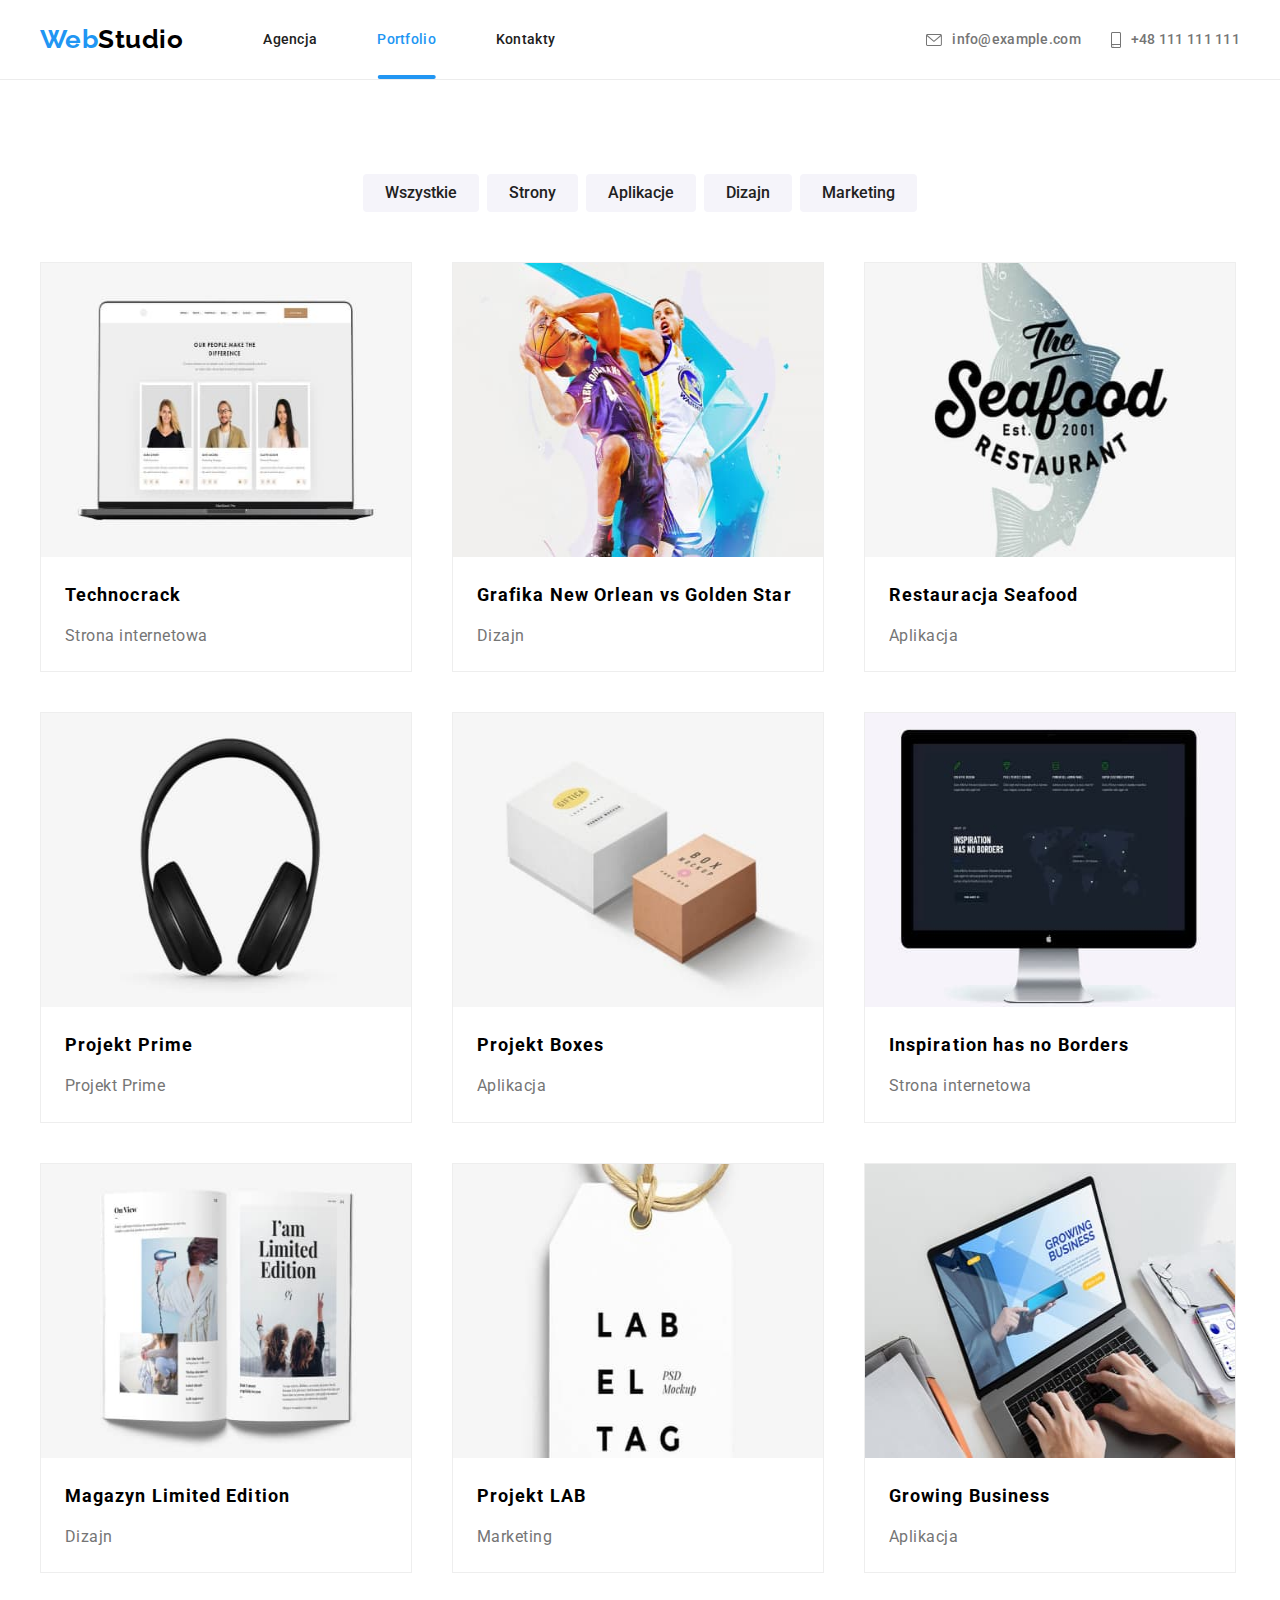
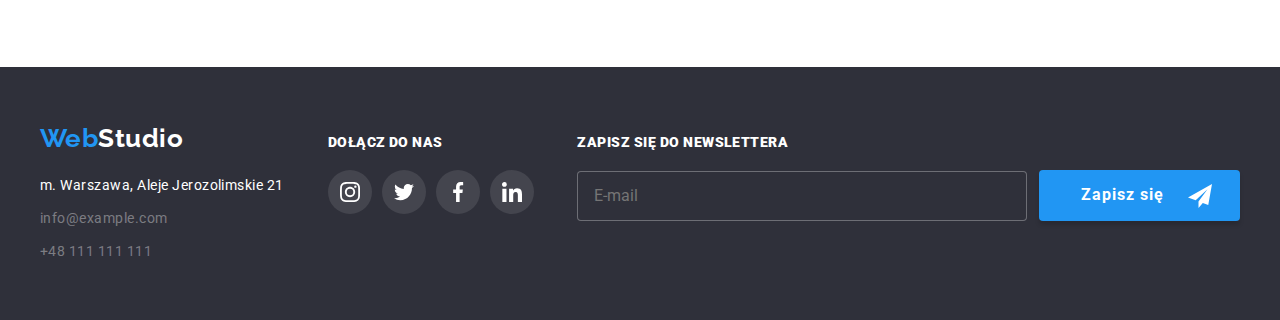
==== commit 948f9c9b: "mobile menu and description change" ====
--- a/portfolio.html
+++ b/portfolio.html
@@ -4,7 +4,7 @@
     <meta charset="UTF-8" />
     <meta http-equiv="X-UA-Compatible" content="IE=edge" />
     <meta name="viewport" content="width=device-width, initial-scale=1.0" />
-    <meta name="description" content="Zadanie domowe studentów #2" />
+    <meta name="description" content="Zadanie domowe studentów #8" />
     <link rel="preconnect" href="https://fonts.googleapis.com" />
     <link rel="preconnect" href="https://fonts.gstatic.com" crossorigin />
     <link
@@ -294,6 +294,34 @@
         </div>
       </div>
     </footer>
+    <!-- mobile menu -->
+    <div class="page-header__menu-container js-menu-container" id="page-header__mobile-menu">
+      <button class="page-header__menu-toggle js-close-menu">
+        <svg width="18" height="18">
+          <use href="./images/icons.svg#icon-close"></use>
+        </svg>
+      </button>
+      <ul class="page-header__mobile-menu">
+        <li><a href="#" class="page-link">Agencja</a></li>
+        <li><a href="./portfolio.html" class="page-link">Portfolio</a></li>
+        <li><a href="#" class="page-link">Kontakt</a></li>
+      </ul>
+      <ul class="page-header__mobile-menu">
+        <li><a href="tel:+48111111111" class="phone-link">+48 111 111 111</a></li>
+        <li><a href="mailto:info@devstudio.com" class="mail-link">info@devstudio.com</a></li>
+      </ul>
+      <div>
+        <ul class="page-header__mobile-social">
+          <li><a href="#" class="social-link">Instagram</a></li>
+          <li><a href="#" class="break-link"></a></li>
+          <li><a href="#" class="social-link">Twitter</a></li>
+          <li><a href="#" class="break-link"></a></li>
+          <li><a href="#" class="social-link">Facebook</a></li>
+          <li><a href="#" class="break-link"></a></li>
+          <li><a href="#" class="social-link">LinkedIn</a></li>
+        </ul>
+      </div>
+    </div>
     <script defer src="js/mobile-menu.js"></script>
   </body>
 </html>
--- a/css/main.min.css
+++ b/css/main.min.css
@@ -1 +1 @@
-*{margin:0}body{font-family:"Roboto",sans-serif;background-color:#fff;letter-spacing:.03em}ul{list-style:none;-webkit-padding-start:0px;padding-inline-start:0px}a{text-decoration:none;color:#2196f3}p{color:#757575}input{border:none;outline:none}.container{min-width:320px;width:100%;padding-left:15px;padding-right:15px;margin-left:auto;margin-right:auto}@media screen and (min-width: 1200px){.container{max-width:1200px;width:100%;padding:0;margin:0 auto}}.section{padding:60px 0}.section__head,.section__text{font-size:28px;font-weight:700;line-height:1.2;text-align:center}@media screen and (min-width: 1200px){.section{padding:94px 0}.section__head,.section__text{font-size:36px}}.page-header{display:-webkit-box;display:-ms-flexbox;display:flex;-webkit-box-align:center;-ms-flex-align:center;align-items:center;-webkit-box-pack:justify;-ms-flex-pack:justify;justify-content:space-between;min-height:60px;padding:8px 0}.page-header__menu,.page-header__contacts{display:none}@media screen and (min-width: 768px)and (max-width: 1199px){.page-header{min-height:80px;padding:14px 0}.page-header__menu{display:-webkit-box;display:-ms-flexbox;display:flex;gap:60px;padding-left:70px}.page-header__box{display:none}.page-header__contacts{display:-webkit-box;display:-ms-flexbox;display:flex;-webkit-box-orient:vertical;-webkit-box-direction:normal;-ms-flex-direction:column;flex-direction:column;margin-right:15px}.contact{font-size:12px;font-weight:500;line-height:1.2;letter-spacing:.02em;padding:5px 0}}@media screen and (min-width: 1200px){.page-header{padding:24px 0}.page-header__menu{display:-webkit-box;display:-ms-flexbox;display:flex;gap:60px}.page-header__box{display:none}.page-header__contacts{display:-webkit-box;display:-ms-flexbox;display:flex;gap:30px}}.page-header__nav{display:-webkit-box;display:-ms-flexbox;display:flex;-webkit-box-align:center;-ms-flex-align:center;align-items:center;padding-left:15px;padding-right:15px;background-color:#fff}.page-header__nav__box{display:-webkit-box;display:-ms-flexbox;display:flex;-webkit-box-align:center;-ms-flex-align:center;align-items:center}@media screen and (min-width: 1200px){.page-header__nav{padding:0}}.logo{font-family:"Raleway",sans-serif,sans-serif;font-size:24px;font-weight:700;line-height:1.2}.logo--light{color:#fff}.logo--dark{color:#000}@media screen and (min-width: 768px)and (max-width: 1199px){.logo{font-size:26px}}@media screen and (min-width: 1200px){.logo{padding-right:80px;font-size:26px}}.page-header__menu,.page-header__contacts{font-size:14px;font-weight:500;line-height:1.2;letter-spacing:.02em}.page-header__link,.page-header__link--active{position:relative;padding-bottom:32px;color:#212121;-webkit-transition:250ms cubic-bezier(0.4, 0, 0.2, 1);transition:250ms cubic-bezier(0.4, 0, 0.2, 1)}.page-header__link--active{color:#2196f3}.page-header__link::after,.page-header__link--active::after{content:"";position:absolute;width:0;height:4px;left:50%;bottom:0;background-color:#2196f3;border-radius:2px;-webkit-transform:translate(-50%, 0);transform:translate(-50%, 0);-webkit-transition:250ms cubic-bezier(0.4, 0, 0.2, 1);transition:250ms cubic-bezier(0.4, 0, 0.2, 1)}.page-header__link:hover,.page-header__link--active:hover,.page-header__link:focus,.page-header__link--active:focus{color:#2196f3;fill:currentColor}.page-header__link:hover::after,.page-header__link--active:hover::after,.page-header__link:focus::after,.page-header__link--active:focus::after,.page-header__link:focus::after{width:100%}.page-header__link--active::after{width:100%;-webkit-transition-property:none;transition-property:none}.contact{display:-webkit-box;display:-ms-flexbox;display:flex;-webkit-box-align:center;-ms-flex-align:center;align-items:center;color:#757575;fill:currentColor;-webkit-transition:250ms cubic-bezier(0.4, 0, 0.2, 1);transition:250ms cubic-bezier(0.4, 0, 0.2, 1)}.contact:hover{color:#2196f3;fill:currentColor}.contact__icon{margin-right:10px}.page-header__menu-toggle{min-height:40px;min-width:40px;display:-webkit-box;display:-ms-flexbox;display:flex;-webkit-box-align:center;-ms-flex-align:center;align-items:center;-webkit-box-pack:end;-ms-flex-pack:end;justify-content:flex-end;margin:0;padding:0;background-color:rgba(0,0,0,0);fill:currentColor;cursor:pointer;border:none;outline:none}.page-header__menu-toggle:hover,.page-header__menu-toggle:focus{fill:#2196f3}.page-header__icon-burger{margin-right:15px}.page-header__icon-burger:hover,.page-header__icon-burger:focus{fill:#2196f3}.page-header__menu-container{position:fixed;top:0;left:0;width:100vw;height:100vh;padding:32px;background-color:#fff;z-index:999;-webkit-transform:translateX(100%);transform:translateX(100%);-webkit-transition:-webkit-transform 250ms ease-in-out;transition:-webkit-transform 250ms ease-in-out;transition:transform 250ms ease-in-out;transition:transform 250ms ease-in-out, -webkit-transform 250ms ease-in-out}.page-header__menu-container.is-open{-webkit-transform:translateX(0);transform:translateX(0)}.page-header__menu-container .page-header__menu-toggle{position:absolute;top:16px;right:16px;color:#212121}.page-header__mobile-menu,.page-header__mobile-social{padding:0;margin-top:9px;font-weight:500;line-height:1.2;letter-spacing:.02em;list-style:none}.page-header__mobile-menu .page-link{display:block;font-size:40px;padding:10px;margin-bottom:10px;color:#212121;text-decoration:none}.page-header__mobile-menu .page-link:hover{color:#2196f3}.page-header__mobile-menu .phone-link{display:block;font-size:34px;padding:10px;margin-top:226px;color:#2196f3;text-decoration:none}.page-header__mobile-menu .mail-link{display:block;font-size:24px;padding:10px;margin:12px 0 54px 0;color:#757575;text-decoration:none}.page-header__mobile-social{display:-webkit-box;display:-ms-flexbox;display:flex;-webkit-box-align:center;-ms-flex-align:center;align-items:center;-webkit-box-pack:start;-ms-flex-pack:start;justify-content:flex-start}.page-header__mobile-social .social-link{font-size:18px;padding:10px;color:#2196f3;text-decoration:none}.page-header__mobile-social .break-link{width:22px;height:0px;border:1px solid rgba(33,33,33,.2);-webkit-transform:rotate(90deg);transform:rotate(90deg)}.slogan{padding:120px 0;text-align:center;background-image:-webkit-gradient(linear, left top, left bottom, from(rgba(47, 48, 58, 0.4)), to(rgba(47, 48, 58, 0.4))),url("../images/team_480@1x.jpg");background-image:linear-gradient(rgba(47, 48, 58, 0.4), rgba(47, 48, 58, 0.4)),url("../images/team_480@1x.jpg");background-repeat:no-repeat;background-position:center;background-size:cover;background-color:#2f303a}.slogan__text{font-size:26px;font-weight:900;line-height:1.6;letter-spacing:.06em;color:#fff;text-transform:uppercase}.slogan__btn{padding:10px 41px;margin-top:30px}@media(-webkit-min-device-pixel-ratio: 2),(min-resolution: 192dpi),(min-resolution: 2dppx){.slogan{background-image:-webkit-gradient(linear, left top, left bottom, from(rgba(47, 48, 58, 0.4)), to(rgba(47, 48, 58, 0.4))),url("../images/team_480@2x.jpg");background-image:linear-gradient(rgba(47, 48, 58, 0.4), rgba(47, 48, 58, 0.4)),url("../images/team_480@2x.jpg")}}@media screen and (min-width: 768px)and (max-width: 1199px){.slogan{background-image:-webkit-gradient(linear, left top, left bottom, from(rgba(47, 48, 58, 0.4)), to(rgba(47, 48, 58, 0.4))),url("../images/team_768@1x.jpg");background-image:linear-gradient(rgba(47, 48, 58, 0.4), rgba(47, 48, 58, 0.4)),url("../images/team_768@1x.jpg")}}@media(-webkit-min-device-pixel-ratio: 2),(min-resolution: 192dpi),(min-resolution: 2dppx){.slogan{background-image:-webkit-gradient(linear, left top, left bottom, from(rgba(47, 48, 58, 0.4)), to(rgba(47, 48, 58, 0.4))),url("../images/team_768@2x.jpg");background-image:linear-gradient(rgba(47, 48, 58, 0.4), rgba(47, 48, 58, 0.4)),url("../images/team_768@2x.jpg")}}@media screen and (min-width: 1200px){.slogan{padding:200px 0;background-image:-webkit-gradient(linear, left top, left bottom, from(rgba(47, 48, 58, 0.4)), to(rgba(47, 48, 58, 0.4))),url("../images/team_1600@1x.jpg");background-image:linear-gradient(rgba(47, 48, 58, 0.4), rgba(47, 48, 58, 0.4)),url("../images/team_1600@1x.jpg")}.slogan__text{font-size:44px;line-height:1.36}}@media(-webkit-min-device-pixel-ratio: 2),(min-resolution: 192dpi),(min-resolution: 2dppx){.slogan{background-image:-webkit-gradient(linear, left top, left bottom, from(rgba(47, 48, 58, 0.4)), to(rgba(47, 48, 58, 0.4))),url("../images/team_1600@2x.jpg");background-image:linear-gradient(rgba(47, 48, 58, 0.4), rgba(47, 48, 58, 0.4)),url("../images/team_1600@2x.jpg")}}.slogan__btn,.footer-nsltr__btn,.form__btn{cursor:pointer;color:#fff;background-color:#2196f3;font-weight:700;line-height:1.9;letter-spacing:.06em;border:none;-webkit-box-shadow:0px 4px 4px rgba(0,0,0,.15);box-shadow:0px 4px 4px rgba(0,0,0,.15);border-radius:4px}.infos{padding-bottom:60px}.infos__list{display:-webkit-box;display:-ms-flexbox;display:flex;-webkit-box-orient:vertical;-webkit-box-direction:normal;-ms-flex-direction:column;flex-direction:column;max-width:767px;min-width:100%;gap:30px}.infos__item{display:-webkit-box;display:-ms-flexbox;display:flex;-webkit-box-align:center;-ms-flex-align:center;align-items:center;-webkit-box-pack:center;-ms-flex-pack:center;justify-content:center;height:120px;background-color:#f5f4fa;border-radius:4px;margin-bottom:30px}.infos__icon{width:70px;height:70px}.infos__title{font-family:"Roboto",sans-serif;font-size:14px;font-weight:700;line-height:1.1;text-transform:uppercase}.infos__text{font-size:14px;line-height:1.7;padding-top:10px}@media screen and (min-width: 768px)and (max-width: 1199px){.infos__list{-webkit-box-orient:horizontal;-webkit-box-direction:normal;-ms-flex-direction:row;flex-direction:row;-ms-flex-wrap:wrap;flex-wrap:wrap;max-width:354px}.infos__box{-ms-flex-preferred-size:calc((100% - 30px)/2);flex-basis:calc((100% - 30px)/2)}}@media screen and (min-width: 1200px){.infos{padding-bottom:0px}.infos__list{-webkit-box-orient:horizontal;-webkit-box-direction:normal;-ms-flex-direction:row;flex-direction:row;max-width:none;min-width:none}.infos__item{display:-webkit-inline-box;display:-ms-inline-flexbox;display:inline-flex;width:270px}}.activities{display:-webkit-box;display:-ms-flexbox;display:flex;-webkit-box-pack:justify;-ms-flex-pack:justify;justify-content:space-between;padding-top:50px}.activities__box{position:relative;display:-webkit-inline-box;display:-ms-inline-flexbox;display:inline-flex;max-width:100%;height:auto}.activities__img{width:370px;height:294px}.activities__title{position:absolute;left:0;right:0;bottom:0;background-color:rgba(47,48,58,.8);padding:27px 82px}.activities__text{font-family:"Roboto",sans-serif;font-size:14px;font-weight:700;line-height:1.1;color:#fff;text-align:center;text-transform:uppercase}@media screen and (max-width: 1199px){.section+.activities{display:none}}.team{background-color:#f5f4fa}.team__list{display:-webkit-box;display:-ms-flexbox;display:flex;-ms-flex-wrap:wrap;flex-wrap:wrap;-ms-flex-pack:distribute;justify-content:space-around;line-height:1.2;text-align:center;padding-top:50px;gap:30px}.team__card{height:622px;background-color:#fff;-webkit-box-shadow:0px 1px 3px rgba(0,0,0,.12),0px 1px 1px rgba(0,0,0,.14),0px 2px 1px rgba(0,0,0,.2);box-shadow:0px 1px 3px rgba(0,0,0,.12),0px 1px 1px rgba(0,0,0,.14),0px 2px 1px rgba(0,0,0,.2);border-radius:0px 0px 4px 4px}.team__img{display:block;max-width:100%;height:auto}.team__title{font-weight:500;font-size:16px;line-height:1.2;padding-top:30px;text-transform:none}.team__text{font-size:16px;line-height:1.2;padding-top:10px}@media screen and (min-width: 768px)and (max-width: 1199px){.team__card{height:536px}.team__img{width:354px;height:374px}}@media screen and (min-width: 1200px){.team{-ms-flex-wrap:nowrap;flex-wrap:nowrap}.team__card{height:428px}.team__img{width:270px;height:260px}}.team-links{display:-webkit-box;display:-ms-flexbox;display:flex;-webkit-box-align:center;-ms-flex-align:center;align-items:center;-webkit-box-pack:justify;-ms-flex-pack:justify;justify-content:space-between;padding:16px 122px 24px}.team-links__icon{cursor:pointer;fill:#afb1b8;padding:6px;border-radius:50%;-webkit-transition:250ms cubic-bezier(0.4, 0, 0.2, 1);transition:250ms cubic-bezier(0.4, 0, 0.2, 1)}.team-links__icon:hover{fill:#fff;background-color:#2196f3}@media screen and (min-width: 768px)and (max-width: 1199px){.team-links{padding:16px 74px 24px}}@media screen and (min-width: 1200px){.team-links{padding:16px 32px 30px}}.customers{display:-webkit-box;display:-ms-flexbox;display:flex;-webkit-box-orient:horizontal;-webkit-box-direction:normal;-ms-flex-direction:row;flex-direction:row;-ms-flex-wrap:wrap;flex-wrap:wrap;-webkit-box-pack:justify;-ms-flex-pack:justify;justify-content:space-between;gap:30px;padding-top:50px;min-width:100%}.customers__box{cursor:pointer;display:-webkit-box;display:-ms-flexbox;display:flex;-webkit-box-align:center;-ms-flex-align:center;align-items:center;-webkit-box-pack:center;-ms-flex-pack:center;justify-content:center;-ms-flex-preferred-size:calc((100% - 30px)/2);flex-basis:calc((100% - 30px)/2);height:92px;border:1px solid #afb1b8;border-radius:4px;background:#fff;-webkit-transition:250ms cubic-bezier(0.4, 0, 0.2, 1);transition:250ms cubic-bezier(0.4, 0, 0.2, 1)}.customers__box:hover,.customers__box:focus{border-color:#2196f3}.customers__icon{padding-top:2px;fill:#afb1b8;-webkit-transition:250ms cubic-bezier(0.4, 0, 0.2, 1);transition:250ms cubic-bezier(0.4, 0, 0.2, 1)}.customers__icon:hover,.customers__icon:focus{fill:#2196f3}@media screen and (min-width: 768px)and (max-width: 1199px){.customers__box{-ms-flex-preferred-size:calc((100% - 60px)/3);flex-basis:calc((100% - 60px)/3)}}@media screen and (min-width: 1200px){.customers{-ms-flex-wrap:nowrap;flex-wrap:nowrap;-webkit-box-pack:justify;-ms-flex-pack:justify;justify-content:space-between;width:170px}}.page-footer{padding:56px 0;background-color:#2f303a}.page-footer__title{font-size:14px;font-weight:900;line-height:1.1;text-transform:uppercase;color:#fff;padding-top:60px}.container__page-footer{display:-webkit-box;display:-ms-flexbox;display:flex;-webkit-box-orient:vertical;-webkit-box-direction:normal;-ms-flex-direction:column;flex-direction:column;-webkit-box-align:center;-ms-flex-align:center;align-items:center;text-align:center}.addr{font-size:14px;line-height:1.7;font-style:normal;padding-top:15px;text-align:center;color:#fff}.addr__line{padding-top:6px}@media screen and (min-width: 768px)and (max-width: 1199px){.page-footer__title{padding-top:9px}.container__page-footer{display:-webkit-box;display:-ms-flexbox;display:flex;-webkit-box-orient:horizontal;-webkit-box-direction:normal;-ms-flex-direction:row;flex-direction:row;-ms-flex-wrap:wrap;flex-wrap:wrap;-webkit-box-pack:space-evenly;-ms-flex-pack:space-evenly;justify-content:space-evenly;-webkit-box-align:start;-ms-flex-align:start;align-items:flex-start;gap:40px}}@media screen and (min-width: 1200px){.page-footer__title{padding-top:12px}.container__page-footer{display:-webkit-box;display:-ms-flexbox;display:flex;-webkit-box-orient:horizontal;-webkit-box-direction:normal;-ms-flex-direction:row;flex-direction:row;-webkit-box-pack:justify;-ms-flex-pack:justify;justify-content:space-between;-webkit-box-align:start;-ms-flex-align:start;align-items:flex-start;text-align:left}.addr{padding-top:11px;text-align:left}.addr__line{padding-top:9px}}.footer-social{display:-webkit-box;display:-ms-flexbox;display:flex;-webkit-box-align:center;-ms-flex-align:center;align-items:center;-webkit-box-pack:justify;-ms-flex-pack:justify;justify-content:space-between;padding-top:20px;gap:10px}.footer-social__icon{cursor:pointer;fill:#fff;background-color:rgba(255,255,255,.1);padding:6px;border-radius:50%;-webkit-transition:250ms cubic-bezier(0.4, 0, 0.2, 1);transition:250ms cubic-bezier(0.4, 0, 0.2, 1)}.footer-social__icon:hover{fill:#fff;background-color:#2196f3}.footer-nsltr{display:-webkit-box;display:-ms-flexbox;display:flex;-webkit-box-orient:vertical;-webkit-box-direction:normal;-ms-flex-direction:column;flex-direction:column;-webkit-box-align:center;-ms-flex-align:center;align-items:center;padding-top:20px;gap:20px}.footer-nsltr__icon{margin-left:24px}.footer-nsltr__email{line-height:1.3;color:rgba(255,255,255,.6);min-width:450px;height:50px;padding-left:16px;background-color:#2f303a;border:1px solid rgba(255,255,255,.3);border-radius:4px}.footer-nsltr__email:focus{outline:none;border-color:rgba(255,255,255,.3)}.footer-nsltr__btn{display:-webkit-inline-box;display:-ms-inline-flexbox;display:inline-flex;-ms-flex-negative:0;flex-shrink:0;-webkit-box-align:center;-ms-flex-align:center;align-items:center;-webkit-box-pack:justify;-ms-flex-pack:justify;justify-content:space-between;padding:10px 28px 10px 42px;fill:#fff}@media screen and (min-width: 768px)and (max-width: 1199px){.footer-nsltr__email{max-width:450px}}@media screen and (min-width: 1200px){.footer-nsltr{display:-webkit-inline-box;display:-ms-inline-flexbox;display:inline-flex;-webkit-box-orient:horizontal;-webkit-box-direction:normal;-ms-flex-direction:row;flex-direction:row;-webkit-box-align:center;-ms-flex-align:center;align-items:center;-webkit-box-pack:justify;-ms-flex-pack:justify;justify-content:space-between;gap:12px}.footer-nsltr__email{width:358px}}.backdrop{position:fixed;left:0;top:0;width:100%;height:100%;background-color:rgba(0,0,0,.2)}.modal{position:absolute;display:-webkit-box;display:-ms-flexbox;display:flex;top:50%;left:50%;width:450px;min-height:609px;background-color:#fff;-webkit-box-shadow:0px 1px 3px rgba(0,0,0,.12),0px 1px 1px rgba(0,0,0,.14),0px 2px 1px rgba(0,0,0,.2);box-shadow:0px 1px 3px rgba(0,0,0,.12),0px 1px 1px rgba(0,0,0,.14),0px 2px 1px rgba(0,0,0,.2);border-radius:4px;-webkit-transform:translate(-50%, -50%);transform:translate(-50%, -50%)}.modal__btn{position:absolute;cursor:pointer;top:8px;right:8px;width:30px;height:30px;padding-top:2px;border:1px solid rgba(0,0,0,.1);border-radius:50%;background-color:#fff;fill:#000;-webkit-transition:var(--hover-transition);transition:var(--hover-transition)}.modal__btn:hover,.modal__btn:focus{border-color:rgba(33,150,243,.5);fill:250ms cubic-bezier(0.4, 0, 0.2, 1)}@media screen and (min-width: 1200px){.modal{width:528px;min-height:581px}}.is-hidden{opacity:0;visibility:hidden;pointer-events:none}.form{width:370px;margin:2px 40px;padding:32px 0;text-align:center}.form__title{font-size:20px;font-weight:700;letter-spacing:1.8;text-align:center;padding-bottom:12px;color:#000}.form__label{display:-webkit-box;display:-ms-flexbox;display:flex;-webkit-box-orient:vertical;-webkit-box-direction:normal;-ms-flex-direction:column;flex-direction:column;font-size:12px;line-height:1.2;letter-spacing:.01em;text-align:left;color:#757575;outline:none}.form__box{display:-webkit-inline-box;display:-ms-inline-flexbox;display:inline-flex;-webkit-box-align:center;-ms-flex-align:center;align-items:center;padding:11px 15px;margin:4px 0 10px;border:1px solid rgba(33,33,33,.2);border-radius:4px}.form__input{width:100%}.form__icon{margin-right:15px}.form__comment{resize:none;margin:5px 0;padding:12px 15px;border:1px solid rgba(33,33,33,.2);border-radius:4px}.form__comment__comment::-webkit-input-placeholder{color:#757575;opacity:.5}.form__comment__comment::-moz-placeholder{color:#757575;opacity:.5}.form__comment__comment:-ms-input-placeholder{color:#757575;opacity:.5}.form__comment__comment::-ms-input-placeholder{color:#757575;opacity:.5}.form__comment__comment::placeholder{color:#757575;opacity:.5}.form__agree{font-size:12px;line-height:1.2;text-align:left;margin-top:3px;color:#757575}.form__link{text-decoration:underline}.form__btn{width:200px;text-align:center;padding:10px 41px;margin-top:30px}.form__btn:active{-webkit-transform:translateY(4px) scale(0.98);transform:translateY(4px) scale(0.98);-webkit-box-shadow:0px 2px 2px rgba(0,0,0,.15);box-shadow:0px 2px 2px rgba(0,0,0,.15);-webkit-transition:100ms cubic-bezier(0.4, 0, 0.2, 1);transition:100ms cubic-bezier(0.4, 0, 0.2, 1)}@media screen and (min-width: 1200px){.form{width:448px}.form__agree{font-size:14px;line-height:1.7;text-align:center}}.form__box:hover,.form__box:focus-within,.form__comment:hover,.form__comment:focus,.form__input:focus-within{border-color:#2196f3;fill:#2196f3;-webkit-transition:250ms cubic-bezier(0.4, 0, 0.2, 1);transition:250ms cubic-bezier(0.4, 0, 0.2, 1)}.form-checkbox{display:-webkit-inline-box;display:-ms-inline-flexbox;display:inline-flex;-webkit-box-align:center;-ms-flex-align:center;align-items:center;-webkit-column-gap:.4rem;-moz-column-gap:.4rem;column-gap:.4rem;margin-top:15px}.form-checkbox__container{position:relative;display:-webkit-inline-box;display:-ms-inline-flexbox;display:inline-flex;-webkit-box-flex:0;-ms-flex:0 0 auto;flex:0 0 auto;width:16px;height:16px;border-radius:2px;-webkit-transition:-webkit-box-shadow .15s ease-in;transition:-webkit-box-shadow .15s ease-in;transition:box-shadow .15s ease-in;transition:box-shadow .15s ease-in, -webkit-box-shadow .15s ease-in}.form-checkbox__input{position:absolute;width:100%;height:100%;clip:rect(1px 1px 1px 1px)}.form-checkbox__checkbox{display:block;width:100%;background-color:#fff;border:1px solid #757575;border-radius:2px;cursor:pointer}.form-checkbox__checkbox::after{content:"";position:absolute;display:block;left:4px;top:3px;width:55%;height:40%;-webkit-transform:rotate(-52deg);transform:rotate(-52deg);border-width:0 0 2px 2px;border-style:solid;border-color:rgba(0,0,0,0)}.form-checkbox__checkbox:hover{-webkit-box-shadow:0 0 3px #757575;box-shadow:0 0 3px #757575;border-color:#2196f3}.form-checkbox__input:checked+.form-checkbox__checkbox{border-color:#2196f3;background-color:#2196f3}.form-checkbox__input:checked+.form-checkbox__checkbox::after{border-color:#fff}.top-line{border-top:1px solid #ececec}.buttons{display:-webkit-box;display:-ms-flexbox;display:flex;-ms-flex-wrap:wrap;flex-wrap:wrap;-webkit-box-pack:start;-ms-flex-pack:start;justify-content:flex-start;gap:8px;padding-bottom:50px}.buttons__filter{cursor:pointer;color:#212121;background-color:#f5f4fa;font-weight:500;line-height:1.6;padding:6px 32px;border:none;border-radius:4px;-webkit-transition:250ms cubic-bezier(0.4, 0, 0.2, 1);transition:250ms cubic-bezier(0.4, 0, 0.2, 1)}.buttons__filter:hover,.buttons__filter:focus{color:#fff;background-color:#2196f3;-webkit-box-shadow:0px 3px 1px rgba(0,0,0,.1),0px 1px 2px rgba(0,0,0,.08),0px 2px 2px rgba(0,0,0,.12);box-shadow:0px 3px 1px rgba(0,0,0,.1),0px 1px 2px rgba(0,0,0,.08),0px 2px 2px rgba(0,0,0,.12)}@media screen and (min-width: 768px)and (max-width: 1199px){.buttons{-webkit-box-pack:center;-ms-flex-pack:center;justify-content:center}}@media screen and (min-width: 1200px){.buttons{-ms-flex-wrap:nowrap;flex-wrap:nowrap;-webkit-box-pack:center;-ms-flex-pack:center;justify-content:center}.buttons__filter{padding:6px 22px}}.achievements{display:-webkit-box;display:-ms-flexbox;display:flex;-ms-flex-wrap:wrap;flex-wrap:wrap;gap:40px}.achievements__card{position:relative;-webkit-box-orient:vertical;-webkit-box-direction:normal;-ms-flex-direction:column;flex-direction:column;max-width:767px;min-width:100%;cursor:pointer;border:1px solid #eee;-webkit-transition:250ms cubic-bezier(0.4, 0, 0.2, 1);transition:250ms cubic-bezier(0.4, 0, 0.2, 1)}.achievements__card:hover,.achievements__card:focus{-webkit-box-shadow:0px 1px 1px rgba(0,0,0,.12),0px 4px 4px rgba(0,0,0,.06),1px 4px 6px rgba(0,0,0,.16);box-shadow:0px 1px 1px rgba(0,0,0,.12),0px 4px 4px rgba(0,0,0,.06),1px 4px 6px rgba(0,0,0,.16)}.achievements__title{font-size:18px;font-weight:700;line-height:2;letter-spacing:.06em;padding:20px 24px 4px}.achievements__subtitle{line-height:1.9;padding:4px 24px 20px}.achievements__box{position:absolute;width:370px;height:294px;overflow:hidden}.achievements__text{position:absolute;top:0;left:0;width:100%;height:100%;font-size:18px;line-height:1.6;color:#fff;padding:49px 45px 49px 24px;background-color:rgba(33,150,243,.9);-webkit-transform:translateY(100%);transform:translateY(100%);-webkit-transition:250ms cubic-bezier(0.4, 0, 0.2, 1);transition:250ms cubic-bezier(0.4, 0, 0.2, 1)}.achievements__img{display:block;max-width:100%;height:auto}.achievements__card:hover .achievements__text{-webkit-transform:translateY(0);transform:translateY(0)}/*# sourceMappingURL=main.min.css.map */+*{margin:0}body{font-family:"Roboto",sans-serif;background-color:#fff;letter-spacing:.03em}ul{list-style:none;-webkit-padding-start:0px;padding-inline-start:0px}a{text-decoration:none;color:#2196f3}p{color:#757575}input{border:none;outline:none}.container{min-width:320px;width:100%;padding-left:15px;padding-right:15px;margin-left:auto;margin-right:auto}@media screen and (min-width: 1200px){.container{max-width:1200px;width:100%;padding:0;margin:0 auto}}.section{padding:60px 0}.section__head,.section__text{font-size:28px;font-weight:700;line-height:1.2;text-align:center}@media screen and (min-width: 1200px){.section{padding:94px 0}.section__head,.section__text{font-size:36px}}.page-header{display:-webkit-box;display:-ms-flexbox;display:flex;-webkit-box-align:center;-ms-flex-align:center;align-items:center;-webkit-box-pack:justify;-ms-flex-pack:justify;justify-content:space-between;min-height:60px;padding:8px 0}.page-header__menu,.page-header__contacts{display:none}@media screen and (min-width: 768px)and (max-width: 1199px){.page-header{min-height:80px;padding:14px 0}.page-header__menu{display:-webkit-box;display:-ms-flexbox;display:flex;gap:60px;padding-left:70px}.page-header__box{display:none}.page-header__contacts{display:-webkit-box;display:-ms-flexbox;display:flex;-webkit-box-orient:vertical;-webkit-box-direction:normal;-ms-flex-direction:column;flex-direction:column;margin-right:15px}.contact{font-size:12px;font-weight:500;line-height:1.2;letter-spacing:.02em;padding:5px 0}}@media screen and (min-width: 1200px){.page-header{padding:24px 0}.page-header__menu{display:-webkit-box;display:-ms-flexbox;display:flex;gap:60px}.page-header__box{display:none}.page-header__contacts{display:-webkit-box;display:-ms-flexbox;display:flex;gap:30px}}.page-header__nav{display:-webkit-box;display:-ms-flexbox;display:flex;-webkit-box-align:center;-ms-flex-align:center;align-items:center;padding-left:15px;padding-right:15px;background-color:#fff}.page-header__nav__box{display:-webkit-box;display:-ms-flexbox;display:flex;-webkit-box-align:center;-ms-flex-align:center;align-items:center}@media screen and (min-width: 1200px){.page-header__nav{padding:0}}.logo{font-family:"Raleway",sans-serif,sans-serif;font-size:24px;font-weight:700;line-height:1.2}.logo--light{color:#fff}.logo--dark{color:#000}@media screen and (min-width: 768px)and (max-width: 1199px){.logo{font-size:26px}}@media screen and (min-width: 1200px){.logo{padding-right:80px;font-size:26px}}.page-header__menu,.page-header__contacts{font-size:14px;font-weight:500;line-height:1.2;letter-spacing:.02em}.page-header__link,.page-header__link--active{position:relative;padding-bottom:32px;color:#212121;-webkit-transition:250ms cubic-bezier(0.4, 0, 0.2, 1);transition:250ms cubic-bezier(0.4, 0, 0.2, 1)}.page-header__link--active{color:#2196f3}.page-header__link::after,.page-header__link--active::after{content:"";position:absolute;width:0;height:4px;left:50%;bottom:0;background-color:#2196f3;border-radius:2px;-webkit-transform:translate(-50%, 0);transform:translate(-50%, 0);-webkit-transition:250ms cubic-bezier(0.4, 0, 0.2, 1);transition:250ms cubic-bezier(0.4, 0, 0.2, 1)}.page-header__link:hover,.page-header__link--active:hover,.page-header__link:focus,.page-header__link--active:focus{color:#2196f3;fill:currentColor}.page-header__link:hover::after,.page-header__link--active:hover::after,.page-header__link:focus::after,.page-header__link--active:focus::after,.page-header__link:focus::after{width:100%}.page-header__link--active::after{width:100%;-webkit-transition-property:none;transition-property:none}.contact{display:-webkit-box;display:-ms-flexbox;display:flex;-webkit-box-align:center;-ms-flex-align:center;align-items:center;color:#757575;fill:currentColor;-webkit-transition:250ms cubic-bezier(0.4, 0, 0.2, 1);transition:250ms cubic-bezier(0.4, 0, 0.2, 1)}.contact:hover{color:#2196f3;fill:currentColor}.contact__icon{margin-right:10px}.page-header__menu-toggle{min-height:40px;min-width:40px;display:-webkit-box;display:-ms-flexbox;display:flex;-webkit-box-align:center;-ms-flex-align:center;align-items:center;-webkit-box-pack:end;-ms-flex-pack:end;justify-content:flex-end;margin:0;padding:0;background-color:rgba(0,0,0,0);fill:currentColor;cursor:pointer;border:none;outline:none}.page-header__menu-toggle:hover,.page-header__menu-toggle:focus{fill:#2196f3}.page-header__icon-burger{margin-right:15px}.page-header__icon-burger:hover,.page-header__icon-burger:focus{fill:#2196f3}.page-header__menu-container{position:fixed;top:0;left:0;width:100vw;height:100vh;padding:32px;background-color:#fff;z-index:999;-webkit-transform:translateX(100%);transform:translateX(100%);-webkit-transition:-webkit-transform 250ms ease-in-out;transition:-webkit-transform 250ms ease-in-out;transition:transform 250ms ease-in-out;transition:transform 250ms ease-in-out, -webkit-transform 250ms ease-in-out}.page-header__menu-container.is-open{-webkit-transform:translateX(0);transform:translateX(0)}.page-header__menu-container .page-header__menu-toggle{position:absolute;top:16px;right:16px;color:#212121}.page-header__mobile-menu,.page-header__mobile-social{padding:0;margin-top:9px;font-weight:500;line-height:1.2;letter-spacing:.02em;list-style:none}.page-header__mobile-menu .page-link{display:block;font-size:40px;padding:10px;margin-bottom:10px;color:#212121;text-decoration:none}.page-header__mobile-menu .page-link:hover{color:#2196f3}.page-header__mobile-menu .phone-link{display:block;font-size:34px;padding:10px;margin-top:226px;color:#2196f3;text-decoration:none}.page-header__mobile-menu .mail-link{display:block;font-size:24px;padding:10px;margin:12px 0 54px 0;color:#757575;text-decoration:none}.page-header__mobile-social{display:-webkit-box;display:-ms-flexbox;display:flex;-webkit-box-align:center;-ms-flex-align:center;align-items:center;-webkit-box-pack:start;-ms-flex-pack:start;justify-content:flex-start}.page-header__mobile-social .social-link{font-size:18px;padding:10px;color:#2196f3;text-decoration:none}.page-header__mobile-social .break-link{width:22px;height:0px;border:1px solid rgba(33,33,33,.2);-webkit-transform:rotate(90deg);transform:rotate(90deg)}.slogan{padding:120px 0;text-align:center;background-image:-webkit-gradient(linear, left top, left bottom, from(rgba(47, 48, 58, 0.4)), to(rgba(47, 48, 58, 0.4))),url("../images/team_480@1x.jpg");background-image:linear-gradient(rgba(47, 48, 58, 0.4), rgba(47, 48, 58, 0.4)),url("../images/team_480@1x.jpg");background-repeat:no-repeat;background-position:center;background-size:cover;background-color:#2f303a}.slogan__text{font-size:26px;font-weight:900;line-height:1.6;letter-spacing:.06em;color:#fff;text-transform:uppercase}.slogan__btn{padding:10px 41px;margin-top:30px}@media(-webkit-min-device-pixel-ratio: 2),(min-resolution: 192dpi),(min-resolution: 2dppx){.slogan{background-image:-webkit-gradient(linear, left top, left bottom, from(rgba(47, 48, 58, 0.4)), to(rgba(47, 48, 58, 0.4))),url("../images/team_480@2x.jpg");background-image:linear-gradient(rgba(47, 48, 58, 0.4), rgba(47, 48, 58, 0.4)),url("../images/team_480@2x.jpg")}}@media screen and (min-width: 768px)and (max-width: 1199px){.slogan{background-image:-webkit-gradient(linear, left top, left bottom, from(rgba(47, 48, 58, 0.4)), to(rgba(47, 48, 58, 0.4))),url("../images/team_768@1x.jpg");background-image:linear-gradient(rgba(47, 48, 58, 0.4), rgba(47, 48, 58, 0.4)),url("../images/team_768@1x.jpg")}}@media(-webkit-min-device-pixel-ratio: 2),(min-resolution: 192dpi),(min-resolution: 2dppx){.slogan{background-image:-webkit-gradient(linear, left top, left bottom, from(rgba(47, 48, 58, 0.4)), to(rgba(47, 48, 58, 0.4))),url("../images/team_768@2x.jpg");background-image:linear-gradient(rgba(47, 48, 58, 0.4), rgba(47, 48, 58, 0.4)),url("../images/team_768@2x.jpg")}}@media screen and (min-width: 1200px){.slogan{padding:200px 0;background-image:-webkit-gradient(linear, left top, left bottom, from(rgba(47, 48, 58, 0.4)), to(rgba(47, 48, 58, 0.4))),url("../images/team_1600@1x.jpg");background-image:linear-gradient(rgba(47, 48, 58, 0.4), rgba(47, 48, 58, 0.4)),url("../images/team_1600@1x.jpg")}.slogan__text{font-size:44px;line-height:1.36}}@media(-webkit-min-device-pixel-ratio: 2),(min-resolution: 192dpi),(min-resolution: 2dppx){.slogan{background-image:-webkit-gradient(linear, left top, left bottom, from(rgba(47, 48, 58, 0.4)), to(rgba(47, 48, 58, 0.4))),url("../images/team_1600@2x.jpg");background-image:linear-gradient(rgba(47, 48, 58, 0.4), rgba(47, 48, 58, 0.4)),url("../images/team_1600@2x.jpg")}}.slogan__btn,.footer-nsltr__btn,.form__btn{cursor:pointer;color:#fff;background-color:#2196f3;font-weight:700;line-height:1.9;letter-spacing:.06em;border:none;-webkit-box-shadow:0px 4px 4px rgba(0,0,0,.15);box-shadow:0px 4px 4px rgba(0,0,0,.15);border-radius:4px}.infos{padding-bottom:60px}.infos__list{display:-webkit-box;display:-ms-flexbox;display:flex;-webkit-box-orient:vertical;-webkit-box-direction:normal;-ms-flex-direction:column;flex-direction:column;max-width:767px;min-width:100%;gap:30px}.infos__item{display:-webkit-box;display:-ms-flexbox;display:flex;-webkit-box-align:center;-ms-flex-align:center;align-items:center;-webkit-box-pack:center;-ms-flex-pack:center;justify-content:center;height:120px;background-color:#f5f4fa;border-radius:4px;margin-bottom:30px}.infos__icon{width:70px;height:70px}.infos__title{font-family:"Roboto",sans-serif;font-size:14px;font-weight:700;line-height:1.1;text-transform:uppercase}.infos__text{font-size:14px;line-height:1.7;padding-top:10px}@media screen and (min-width: 768px)and (max-width: 1199px){.infos__list{-webkit-box-orient:horizontal;-webkit-box-direction:normal;-ms-flex-direction:row;flex-direction:row;-ms-flex-wrap:wrap;flex-wrap:wrap;max-width:354px}.infos__box{-ms-flex-preferred-size:calc((100% - 30px)/2);flex-basis:calc((100% - 30px)/2)}}@media screen and (min-width: 1200px){.infos{padding-bottom:0px}.infos__list{-webkit-box-orient:horizontal;-webkit-box-direction:normal;-ms-flex-direction:row;flex-direction:row;max-width:none;min-width:none}.infos__item{display:-webkit-inline-box;display:-ms-inline-flexbox;display:inline-flex;width:270px}}.activities{display:-webkit-box;display:-ms-flexbox;display:flex;-webkit-box-pack:justify;-ms-flex-pack:justify;justify-content:space-between;padding-top:50px}.activities__box{position:relative;display:-webkit-inline-box;display:-ms-inline-flexbox;display:inline-flex;max-width:100%;height:auto}.activities__img{width:370px;height:294px}.activities__title{position:absolute;left:0;right:0;bottom:0;background-color:rgba(47,48,58,.8);padding:27px 82px}.activities__text{font-family:"Roboto",sans-serif;font-size:14px;font-weight:700;line-height:1.1;color:#fff;text-align:center;text-transform:uppercase}@media screen and (max-width: 1199px){.section+.activities{display:none}}.team{background-color:#f5f4fa}.team__list{display:-webkit-box;display:-ms-flexbox;display:flex;-ms-flex-wrap:wrap;flex-wrap:wrap;-ms-flex-pack:distribute;justify-content:space-around;line-height:1.2;text-align:center;padding-top:50px;gap:30px}.team__card{height:622px;background-color:#fff;-webkit-box-shadow:0px 1px 3px rgba(0,0,0,.12),0px 1px 1px rgba(0,0,0,.14),0px 2px 1px rgba(0,0,0,.2);box-shadow:0px 1px 3px rgba(0,0,0,.12),0px 1px 1px rgba(0,0,0,.14),0px 2px 1px rgba(0,0,0,.2);border-radius:0px 0px 4px 4px}.team__img{display:block;max-width:100%;height:auto}.team__title{font-weight:500;font-size:16px;line-height:1.2;padding-top:30px;text-transform:none}.team__text{font-size:16px;line-height:1.2;padding-top:10px}@media screen and (min-width: 768px)and (max-width: 1199px){.team__card{height:536px}.team__img{width:354px;height:374px}}@media screen and (min-width: 1200px){.team{-ms-flex-wrap:nowrap;flex-wrap:nowrap}.team__card{height:428px}.team__img{width:270px;height:260px}}.team-links{display:-webkit-box;display:-ms-flexbox;display:flex;-webkit-box-align:center;-ms-flex-align:center;align-items:center;-webkit-box-pack:justify;-ms-flex-pack:justify;justify-content:space-between;padding:16px 122px 24px}.team-links__icon{cursor:pointer;fill:#afb1b8;padding:6px;border-radius:50%;-webkit-transition:250ms cubic-bezier(0.4, 0, 0.2, 1);transition:250ms cubic-bezier(0.4, 0, 0.2, 1)}.team-links__icon:hover{fill:#fff;background-color:#2196f3}@media screen and (min-width: 768px)and (max-width: 1199px){.team-links{padding:16px 74px 24px}}@media screen and (min-width: 1200px){.team-links{padding:16px 32px 30px}}.customers{display:-webkit-box;display:-ms-flexbox;display:flex;-webkit-box-orient:horizontal;-webkit-box-direction:normal;-ms-flex-direction:row;flex-direction:row;-ms-flex-wrap:wrap;flex-wrap:wrap;-webkit-box-pack:justify;-ms-flex-pack:justify;justify-content:space-between;gap:30px;padding-top:50px;min-width:100%}.customers__box{cursor:pointer;display:-webkit-box;display:-ms-flexbox;display:flex;-webkit-box-align:center;-ms-flex-align:center;align-items:center;-webkit-box-pack:center;-ms-flex-pack:center;justify-content:center;-ms-flex-preferred-size:calc((100% - 30px)/2);flex-basis:calc((100% - 30px)/2);height:92px;border:1px solid #afb1b8;border-radius:4px;background:#fff;-webkit-transition:250ms cubic-bezier(0.4, 0, 0.2, 1);transition:250ms cubic-bezier(0.4, 0, 0.2, 1)}.customers__box:hover,.customers__box:focus{border-color:#2196f3}.customers__icon{padding-top:2px;fill:#afb1b8;-webkit-transition:250ms cubic-bezier(0.4, 0, 0.2, 1);transition:250ms cubic-bezier(0.4, 0, 0.2, 1)}.customers__icon:hover,.customers__icon:focus{fill:#2196f3}@media screen and (min-width: 768px)and (max-width: 1199px){.customers__box{-ms-flex-preferred-size:calc((100% - 60px)/3);flex-basis:calc((100% - 60px)/3)}}@media screen and (min-width: 1200px){.customers{-ms-flex-wrap:nowrap;flex-wrap:nowrap;-webkit-box-pack:justify;-ms-flex-pack:justify;justify-content:space-between;width:170px}}.page-footer{padding:56px 0;background-color:#2f303a}.page-footer__title{font-size:14px;font-weight:900;line-height:1.1;text-transform:uppercase;color:#fff;padding-top:60px}.container__page-footer{display:-webkit-box;display:-ms-flexbox;display:flex;-webkit-box-orient:vertical;-webkit-box-direction:normal;-ms-flex-direction:column;flex-direction:column;-webkit-box-align:center;-ms-flex-align:center;align-items:center;text-align:center}.addr{font-size:14px;line-height:1.7;font-style:normal;padding-top:15px;text-align:center;color:#fff}.addr__line{padding-top:6px}@media screen and (min-width: 768px)and (max-width: 1199px){.page-footer__title{padding-top:9px}.container__page-footer{display:-webkit-box;display:-ms-flexbox;display:flex;-webkit-box-orient:horizontal;-webkit-box-direction:normal;-ms-flex-direction:row;flex-direction:row;-ms-flex-wrap:wrap;flex-wrap:wrap;-webkit-box-pack:space-evenly;-ms-flex-pack:space-evenly;justify-content:space-evenly;-webkit-box-align:start;-ms-flex-align:start;align-items:flex-start;gap:40px}}@media screen and (min-width: 1200px){.page-footer__title{padding-top:12px}.container__page-footer{display:-webkit-box;display:-ms-flexbox;display:flex;-webkit-box-orient:horizontal;-webkit-box-direction:normal;-ms-flex-direction:row;flex-direction:row;-webkit-box-pack:justify;-ms-flex-pack:justify;justify-content:space-between;-webkit-box-align:start;-ms-flex-align:start;align-items:flex-start;text-align:left}.addr{padding-top:11px;text-align:left}.addr__line{padding-top:9px}}.footer-social{display:-webkit-box;display:-ms-flexbox;display:flex;-webkit-box-align:center;-ms-flex-align:center;align-items:center;-webkit-box-pack:justify;-ms-flex-pack:justify;justify-content:space-between;padding-top:20px;gap:10px}.footer-social__icon{cursor:pointer;fill:#fff;background-color:rgba(255,255,255,.1);padding:6px;border-radius:50%;-webkit-transition:250ms cubic-bezier(0.4, 0, 0.2, 1);transition:250ms cubic-bezier(0.4, 0, 0.2, 1)}.footer-social__icon:hover{fill:#fff;background-color:#2196f3}.footer-nsltr{display:-webkit-box;display:-ms-flexbox;display:flex;-webkit-box-orient:vertical;-webkit-box-direction:normal;-ms-flex-direction:column;flex-direction:column;-webkit-box-align:center;-ms-flex-align:center;align-items:center;padding-top:20px;gap:20px}.footer-nsltr__icon{margin-left:24px}.footer-nsltr__email{line-height:1.3;color:rgba(255,255,255,.6);min-width:450px;height:50px;padding-left:16px;background-color:#2f303a;border:1px solid rgba(255,255,255,.3);border-radius:4px}.footer-nsltr__email:focus{outline:none;border-color:rgba(255,255,255,.3)}.footer-nsltr__btn{display:-webkit-inline-box;display:-ms-inline-flexbox;display:inline-flex;-ms-flex-negative:0;flex-shrink:0;-webkit-box-align:center;-ms-flex-align:center;align-items:center;-webkit-box-pack:justify;-ms-flex-pack:justify;justify-content:space-between;padding:10px 28px 10px 42px;fill:#fff}@media screen and (min-width: 768px)and (max-width: 1199px){.footer-nsltr__email{max-width:450px}}@media screen and (min-width: 1200px){.footer-nsltr{display:-webkit-inline-box;display:-ms-inline-flexbox;display:inline-flex;-webkit-box-orient:horizontal;-webkit-box-direction:normal;-ms-flex-direction:row;flex-direction:row;-webkit-box-align:center;-ms-flex-align:center;align-items:center;-webkit-box-pack:justify;-ms-flex-pack:justify;justify-content:space-between;gap:12px}.footer-nsltr__email{width:358px}}.backdrop{position:fixed;left:0;top:0;width:100%;height:100%;background-color:rgba(0,0,0,.2)}.modal{position:absolute;display:-webkit-box;display:-ms-flexbox;display:flex;top:50%;left:50%;width:450px;min-height:609px;background-color:#fff;-webkit-box-shadow:0px 1px 3px rgba(0,0,0,.12),0px 1px 1px rgba(0,0,0,.14),0px 2px 1px rgba(0,0,0,.2);box-shadow:0px 1px 3px rgba(0,0,0,.12),0px 1px 1px rgba(0,0,0,.14),0px 2px 1px rgba(0,0,0,.2);border-radius:4px;-webkit-transform:translate(-50%, -50%);transform:translate(-50%, -50%)}.modal__btn{position:absolute;cursor:pointer;top:8px;right:8px;width:30px;height:30px;padding-top:2px;border:1px solid rgba(0,0,0,.1);border-radius:50%;background-color:#fff;fill:#000;-webkit-transition:var(--hover-transition);transition:var(--hover-transition)}.modal__btn:hover,.modal__btn:focus{border-color:rgba(33,150,243,.5);fill:250ms cubic-bezier(0.4, 0, 0.2, 1)}@media screen and (min-width: 1200px){.modal{width:528px;min-height:581px}}.is-hidden{opacity:0;visibility:hidden;pointer-events:none}.form{width:370px;margin:2px 40px;padding:32px 0;text-align:center}.form__title{font-size:20px;font-weight:700;letter-spacing:1.8;text-align:center;padding-bottom:12px;color:#000}.form__label{display:-webkit-box;display:-ms-flexbox;display:flex;-webkit-box-orient:vertical;-webkit-box-direction:normal;-ms-flex-direction:column;flex-direction:column;font-size:12px;line-height:1.2;letter-spacing:.01em;text-align:left;color:#757575;outline:none}.form__box{display:-webkit-inline-box;display:-ms-inline-flexbox;display:inline-flex;-webkit-box-align:center;-ms-flex-align:center;align-items:center;padding:11px 15px;margin:4px 0 10px;border:1px solid rgba(33,33,33,.2);border-radius:4px}.form__input{width:100%}.form__icon{margin-right:15px}.form__comment{resize:none;margin:5px 0;padding:12px 15px;border:1px solid rgba(33,33,33,.2);border-radius:4px}.form__comment__comment::-webkit-input-placeholder{color:#757575;opacity:.5}.form__comment__comment::-moz-placeholder{color:#757575;opacity:.5}.form__comment__comment:-ms-input-placeholder{color:#757575;opacity:.5}.form__comment__comment::-ms-input-placeholder{color:#757575;opacity:.5}.form__comment__comment::placeholder{color:#757575;opacity:.5}.form__agree{font-size:12px;line-height:1.2;text-align:left;margin-top:3px;color:#757575}.form__link{text-decoration:underline}.form__btn{width:200px;text-align:center;padding:10px 41px;margin-top:30px}.form__btn:active{-webkit-transform:translateY(4px) scale(0.98);transform:translateY(4px) scale(0.98);-webkit-box-shadow:0px 2px 2px rgba(0,0,0,.15);box-shadow:0px 2px 2px rgba(0,0,0,.15);-webkit-transition:100ms cubic-bezier(0.4, 0, 0.2, 1);transition:100ms cubic-bezier(0.4, 0, 0.2, 1)}@media screen and (min-width: 1200px){.form{width:448px}.form__agree{font-size:14px;line-height:1.7;text-align:center}}.form__box:hover,.form__box:focus-within,.form__comment:hover,.form__comment:focus,.form__input:focus-within{border-color:#2196f3;fill:#2196f3;-webkit-transition:250ms cubic-bezier(0.4, 0, 0.2, 1);transition:250ms cubic-bezier(0.4, 0, 0.2, 1)}.form-checkbox{display:-webkit-inline-box;display:-ms-inline-flexbox;display:inline-flex;-webkit-box-align:center;-ms-flex-align:center;align-items:center;-webkit-column-gap:.4rem;-moz-column-gap:.4rem;column-gap:.4rem;margin-top:15px}.form-checkbox__container{position:relative;display:-webkit-inline-box;display:-ms-inline-flexbox;display:inline-flex;-webkit-box-flex:0;-ms-flex:0 0 auto;flex:0 0 auto;width:16px;height:16px;border-radius:2px;-webkit-transition:-webkit-box-shadow .15s ease-in;transition:-webkit-box-shadow .15s ease-in;transition:box-shadow .15s ease-in;transition:box-shadow .15s ease-in, -webkit-box-shadow .15s ease-in}.form-checkbox__input{position:absolute;width:100%;height:100%;clip:rect(1px 1px 1px 1px)}.form-checkbox__checkbox{display:block;width:100%;background-color:#fff;border:1px solid #757575;border-radius:2px;cursor:pointer}.form-checkbox__checkbox::after{content:"";position:absolute;display:block;left:4px;top:3px;width:55%;height:40%;-webkit-transform:rotate(-52deg);transform:rotate(-52deg);border-width:0 0 2px 2px;border-style:solid;border-color:rgba(0,0,0,0)}.form-checkbox__checkbox:hover{-webkit-box-shadow:0 0 3px #757575;box-shadow:0 0 3px #757575;border-color:#2196f3}.form-checkbox__input:checked+.form-checkbox__checkbox{border-color:#2196f3;background-color:#2196f3}.form-checkbox__input:checked+.form-checkbox__checkbox::after{border-color:#fff}.top-line{border-top:1px solid #ececec}.buttons{display:-webkit-box;display:-ms-flexbox;display:flex;-ms-flex-wrap:wrap;flex-wrap:wrap;-webkit-box-pack:start;-ms-flex-pack:start;justify-content:flex-start;gap:8px;padding-bottom:50px}.buttons__filter{cursor:pointer;color:#212121;background-color:#f5f4fa;font-weight:500;line-height:1.6;padding:6px 32px;border:none;border-radius:4px;-webkit-transition:250ms cubic-bezier(0.4, 0, 0.2, 1);transition:250ms cubic-bezier(0.4, 0, 0.2, 1)}.buttons__filter:hover,.buttons__filter:focus{color:#fff;background-color:#2196f3;-webkit-box-shadow:0px 3px 1px rgba(0,0,0,.1),0px 1px 2px rgba(0,0,0,.08),0px 2px 2px rgba(0,0,0,.12);box-shadow:0px 3px 1px rgba(0,0,0,.1),0px 1px 2px rgba(0,0,0,.08),0px 2px 2px rgba(0,0,0,.12)}@media screen and (min-width: 768px)and (max-width: 1199px){.buttons{-webkit-box-pack:center;-ms-flex-pack:center;justify-content:center}}@media screen and (min-width: 1200px){.buttons{-ms-flex-wrap:nowrap;flex-wrap:nowrap;-webkit-box-pack:center;-ms-flex-pack:center;justify-content:center}.buttons__filter{padding:6px 22px}}.achievements{display:-webkit-box;display:-ms-flexbox;display:flex;-ms-flex-wrap:wrap;flex-wrap:wrap;gap:40px}.achievements__card{position:relative;cursor:pointer;border:1px solid #eee;-webkit-transition:250ms cubic-bezier(0.4, 0, 0.2, 1);transition:250ms cubic-bezier(0.4, 0, 0.2, 1)}.achievements__card:hover,.achievements__card:focus{-webkit-box-shadow:0px 1px 1px rgba(0,0,0,.12),0px 4px 4px rgba(0,0,0,.06),1px 4px 6px rgba(0,0,0,.16);box-shadow:0px 1px 1px rgba(0,0,0,.12),0px 4px 4px rgba(0,0,0,.06),1px 4px 6px rgba(0,0,0,.16)}.achievements__title{font-size:18px;font-weight:700;line-height:2;letter-spacing:.06em;padding:20px 24px 4px}.achievements__subtitle{line-height:1.9;padding:4px 24px 20px}.achievements__box{position:absolute;width:450px;height:294px;overflow:hidden}.achievements__text{position:absolute;top:0;left:0;width:100%;height:100%;font-size:18px;line-height:1.6;color:#fff;padding:77px 24px;background-color:rgba(33,150,243,.9);-webkit-transform:translateY(100%);transform:translateY(100%);-webkit-transition:250ms cubic-bezier(0.4, 0, 0.2, 1);transition:250ms cubic-bezier(0.4, 0, 0.2, 1)}.achievements__img{display:block;max-width:100%;height:auto}@media screen and (min-width: 768px)and (max-width: 1199px){.achievements{gap:30px}.achievements__title{letter-spacing:.03em}.achievements__box{position:absolute;max-width:354px;height:294px;overflow:hidden;-ms-flex-preferred-size:calc((100% - 60px)/2);flex-basis:calc((100% - 60px)/2)}.achievements__text{padding:49px 24px}.achievements__img{display:block;width:354px;height:294px}}@media screen and (min-width: 1200px){.achievements__box{position:absolute;width:370px;height:294px;overflow:hidden}.achievements__text{padding:49px 43px 49px 24px}.achievements__img{display:block;width:370px;height:294px}}.achievements__card:hover .achievements__text{-webkit-transform:translateY(0);transform:translateY(0)}/*# sourceMappingURL=main.min.css.map */